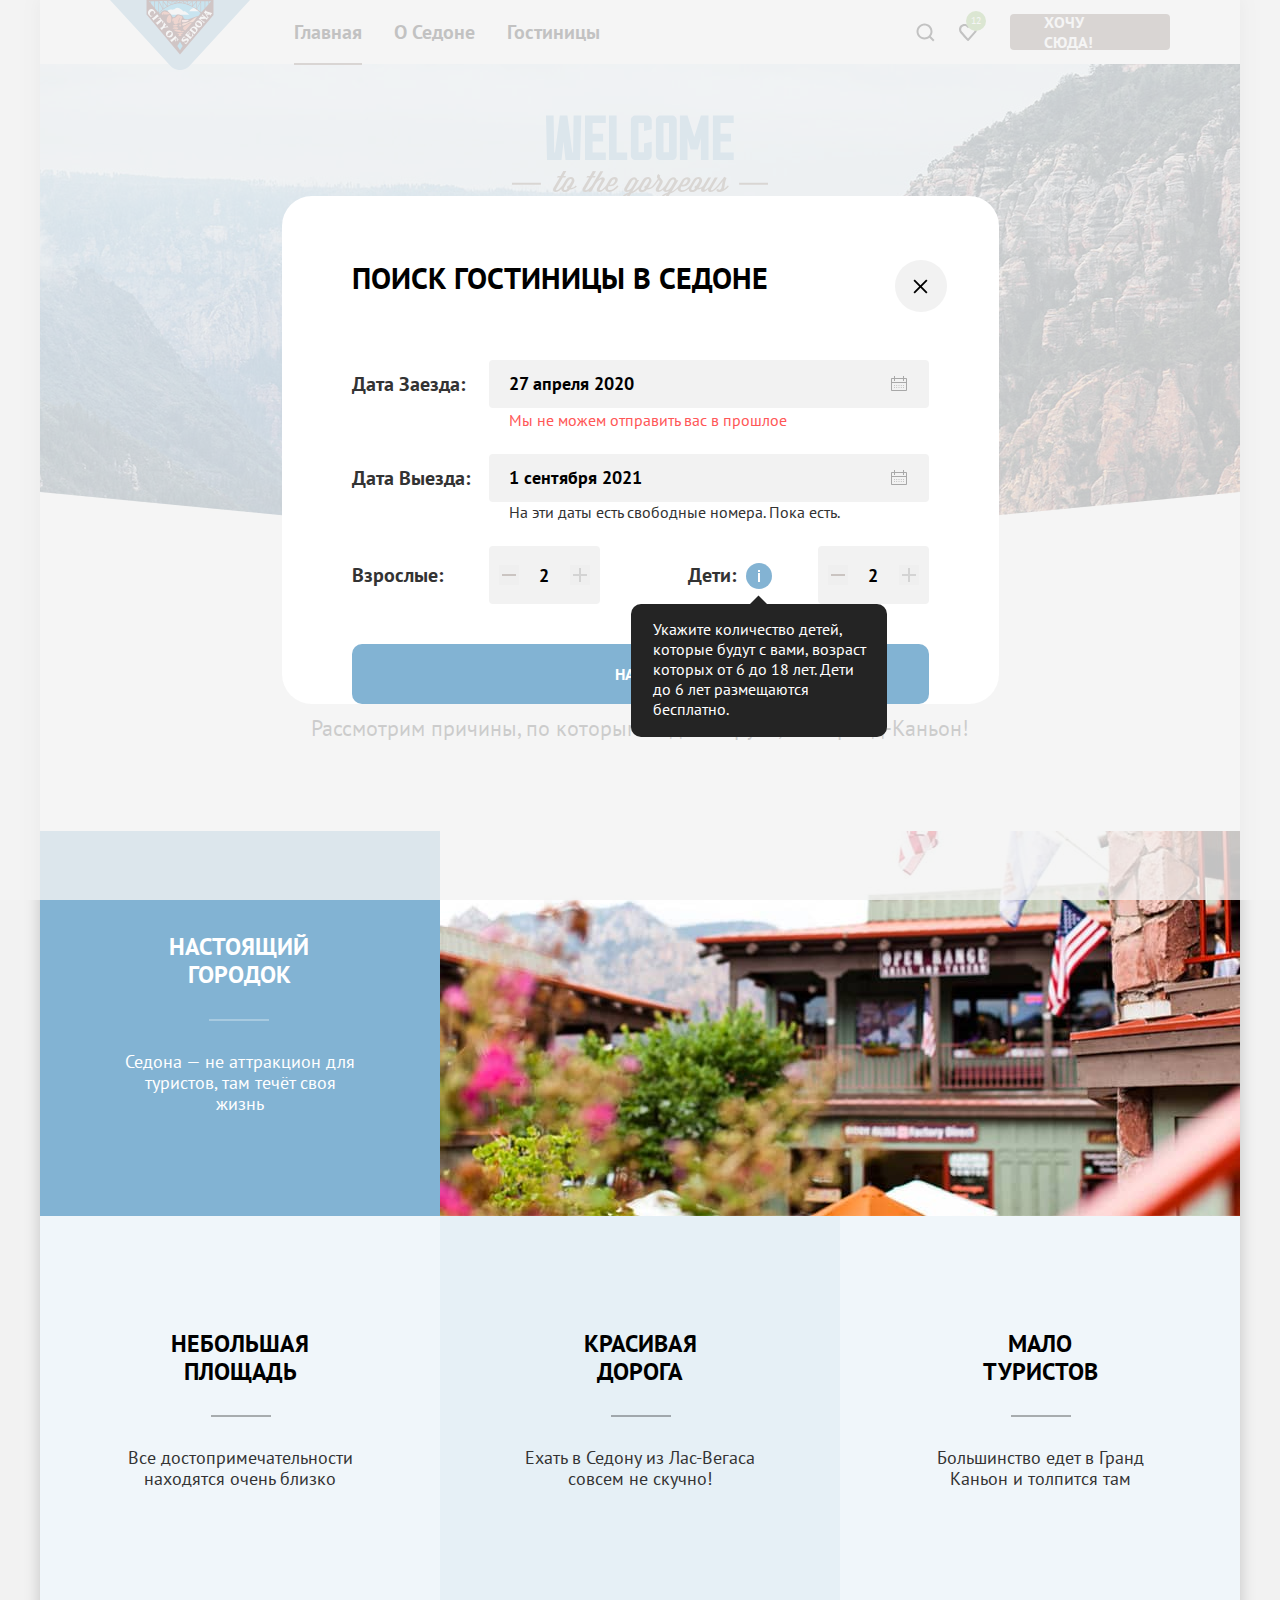
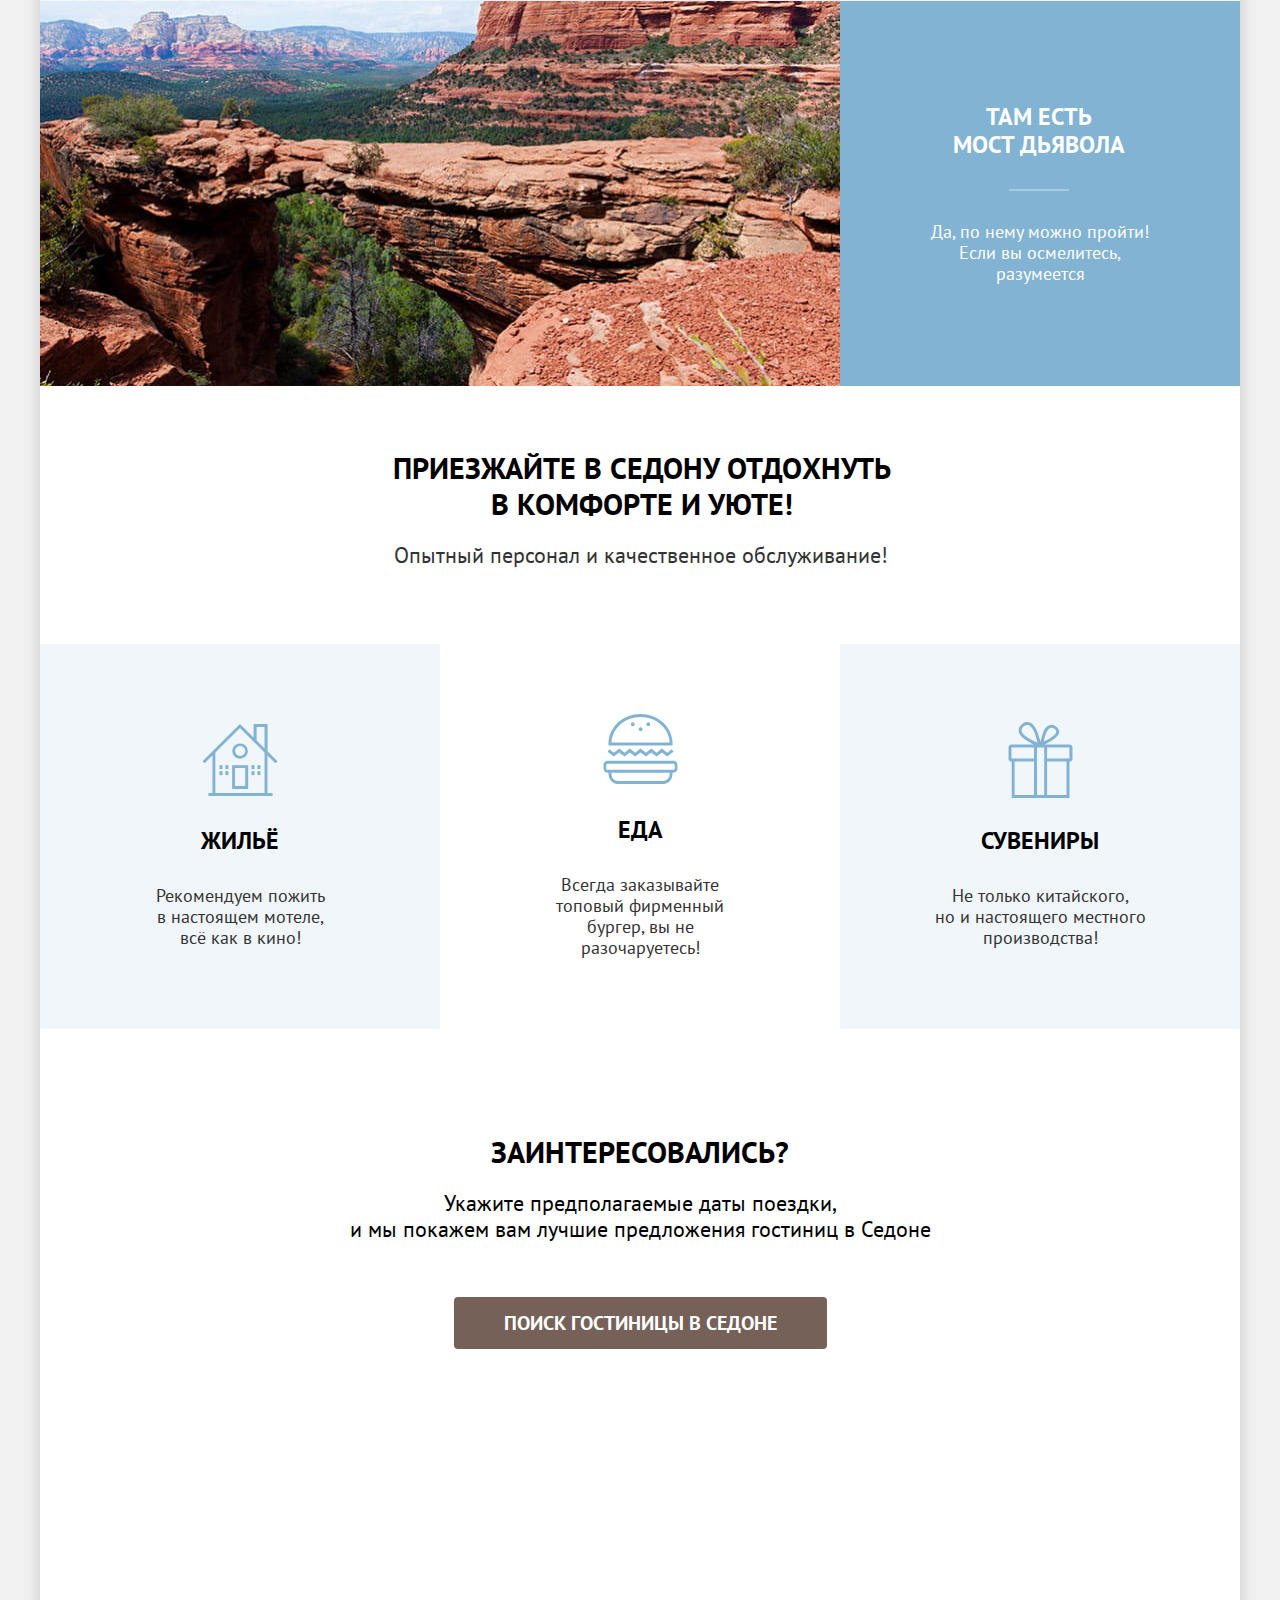
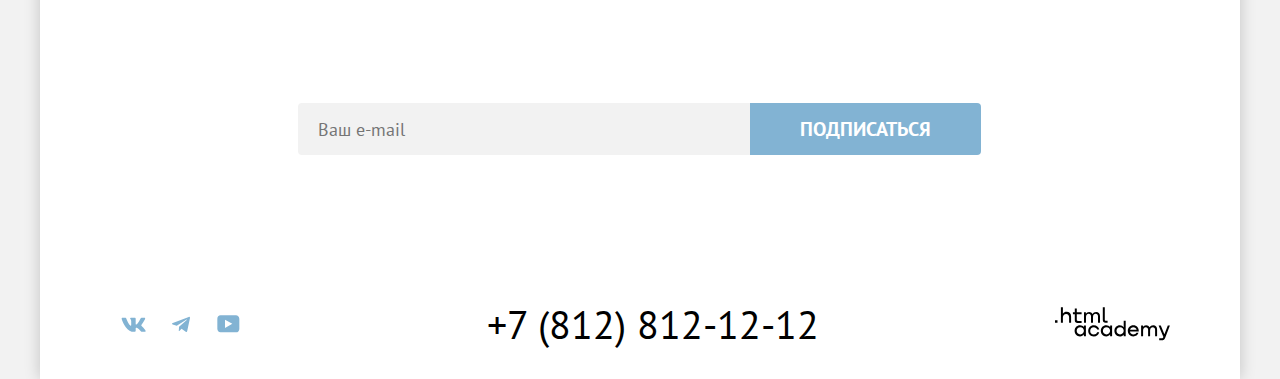
==== index.html @ 3ebc953d "Выравнивает по ПФ индекс и каталог, доделываею модальное окно по ПФ" ====
<!DOCTYPE html>
<html lang="ru">

  <head>
    <meta charset="utf-8">
    <title>SEDONA</title>
    <link rel="stylesheet" href="styles/styles.css">
  </head>

  <body>
    <div class="container">
      <header class="page-header">
        <nav class="navigation">
          <a class="navigation-link-logo-sedona" href="#">
            <img class="navigation-logo-sedona" src="images/index/logo-sedona.svg" width="140" height="70"
              alt="Логотип Седона">
          </a>
          <ul class="navigation-list navigation-menu">
            <li class="navigation-item">
              <a class="navigation-link navigation-link-current" href="index.html">Главная</a>
            </li>
            <li class="navigation-item">
              <a class="navigation-link" href="#">О Седоне</a>
            </li>
            <li class="navigation-item">
              <a class="navigation-link" href="catalog.html">Гостиницы</a>
            </li>
          </ul>
          <ul class="navigation-list navigation-user">
            <li class="navigation-item">
              <a class="navigation-link-icon" href="#">
                <svg aria-hidden=true width="20" height="20" viewbox="0 0 20 20" fill="currentColor"
                  xmlns="http://www.w3.org/2000/svg">
                  <path
                    d="M19.5 18.0083L15.8 14.3287C16.8 13.0359 17.5 11.3453 17.5 9.4558C17.5 5.08011 13.9 1.5 9.5 1.5C5.1 1.5 1.5 5.17956 1.5 9.55525C1.5 13.9309 5.1 17.511 9.5 17.511C11.3 17.511 13 16.9144 14.4 15.8204L18.1 19.5L19.5 18.0083ZM9.5 15.5221C6.2 15.5221 3.5 12.837 3.5 9.55525C3.5 6.27348 6.2 3.5884 9.5 3.5884C12.8 3.5884 15.5 6.27348 15.5 9.55525C15.5 12.837 12.8 15.5221 9.5 15.5221Z" />
                </svg>
                <span class="visually-hidden">Поиск</span>
              </a>
            </li>
            <li class="navigation-item item-icon-favorites">
              <span class="text-favorites-icon">12</span>
              <a class="navigation-link-icon" href="#">
                <svg aria-hidden=true width="18" height="17" viewbox="0 0 18 17" fill="currentColor"
                  xmlns="http://www.w3.org/2000/svg">
                  <path
                    d="M8.9 17C8.6 17 8.3 16.9 8.1 16.6C2.7 10.5 1.4 9.1 1.1 8.7C0.4 7.8 0 6.6 0 5.4C0 2.4 2.4 0 5.5 0C6.8 0 8 0.5 9 1.3C10 0.5 11.3 0 12.5 0C15.5 0 18 2.4 18 5.4C18 6.7 17.5 7.9 16.7 8.8L9.7 16.7C9.5 16.9 9.3 17 8.9 17ZM2.9 7.5C3.2 7.9 6.4 11.5 9 14.4L15.2 7.4C15.7 6.9 15.9 6.2 15.9 5.4C15.9 3.6 14.4 2.1 12.6 2.1C11.6 2.1 10.6 2.6 9.9 3.4C9.6 3.7 9.3 3.8 9 3.8C8.7 3.8 8.4 3.6 8.2 3.4C7.5 2.6 6.5 2.1 5.5 2.1C3.7 2.1 2.2 3.6 2.2 5.4C2.1 6.3 2.5 7 2.9 7.5C2.8 7.5 2.8 7.5 2.9 7.5Z" />
                </svg>
                <span class="visually-hidden">Избранное</span>
              </a>
            </li>
          </ul>
          <a class="button-link button-brown" href="#">Хочу сюда!<span class="visually-hidden">Хочу сюда!</span></a>
        </nav>
      </header>
      <main class="main-container main-index">
        <section class="main-hero">
          <h1 class="visually-hidden">Седона</h1>
          <img class="main-name-logo-sedona" src="images/index/welcome.svg" width="458" height="352"
            alt="Welcome to the gorgeous Sedona Because the Grand Canyon sucks!">
        </section>
        <section class="advantages">
          <h2 class="advantages-subject">Седона — небольшой городок в Аризоне, заслуживающий большего!</h2>
          <p class="advantages-description-subtitle">Рассмотрим причины, по которым Седона круче, чем Гранд-Каньон!
          </p>
          <ul class="advantages-list">
            <li class="advantages-item-blue">
              <div class="advantages-container-blue">
                <h3 class="advantages-title">Настоящий городок</h3>
                <p class="advantages-description-slogan">Седона — не аттракцион для туристов, там течёт своя жизнь</p>
              </div>
              <img class="advantages-photo-1" src="images/index/advantages/photo-advantages-title.jpg" width="800"
                height="385" alt="Изображение местного заведения и международной администрации">
            </li>
            <li class="advantages-item">
              <h3 class="advantages-subtitle">Небольшая площадь</h3>
              <p class="advantages-description">Все достопримечательности находятся очень близко</p>
            </li>
            <li class="advantages-item advantages-item-center">
              <h3 class="advantages-subtitle">Красивая дорога</h3>
              <p class="advantages-description">Ехать в Седону из Лас-Вегаса совсем не скучно!</p>
            </li>
            <li class="advantages-item">
              <h3 class="advantages-subtitle">Мало туристов</h3>
              <p class="advantages-description">Большинство едет в Гранд Каньон и толпится там</p>
            </li>
            <li class="advantages-item-blue">

              <img class="advantages-photo-2" src="images/index/advantages/photo-advantages-devil.jpg" width="800"
                height="385" alt="Изображение моста Дьявола">
              <div class="advantages-container-blue">
                <h3 class="advantages-title">Там есть мост&nbsp;дьявола</h3>
                <p class="advantages-description-slogan">Да, по нему можно пройти! Если вы осмелитесь, разумеется
                </p>
              </div>
            </li>
          </ul>
        </section>
        <section class="services">
          <div class="services-container">
            <h2 class="services-title-subject">Приезжайте в Седону отдохнуть в комфорте и уюте!</h2>
            <p class="services-description-slogan">Опытный персонал и качественное обслуживание!</p>
          </div>
          <ul class="services-list">
            <li class="services-item">
              <div class="item-house">
                <h3 class="services-title">Жильё</h3>
                <p class="services-description">Рекомендуем пожить в&nbsp;настоящем мотеле, всё&nbsp;как&nbsp;в кино!
                </p>
              </div>
            </li>
            <li class="services-item">
              <div class="item-food">
                <h3 class="services-title ">Еда</h3>
                <p class="services-description">Всегда заказывайте топовый&nbsp;фирменный бургер, вы не разочаруетесь!
                </p>
              </div>
            </li>
            <li class="services-item">
              <div class="item-souvenirs">
                <h3 class="services-title">Сувениры</h3>
                <p class="services-description">Не только китайского, но&nbsp;и&nbsp;настоящего местного производства!
                </p>
              </div>
            </li>
          </ul>
        </section>
        <section class="search-hotel">
          <div class="search-container">
            <h2 class="search-title">Заинтересовались?</h2>
            <p class="search-description">Укажите предполагаемые даты поездки, <br>и мы покажем вам лучшие предложения
              гостиниц в Седоне</p>
            <button class="button search-hotel-button" type="button">Поиск гостиницы в Седоне</button>
          </div>
        </section>
        <section class="subscribes">
          <div class="subscribes-container">
            <h2 class="subscribes-title">Подпишитесь на рассылку</h2>
            <p class="subscribes-description">Только полезная информация и никакого спама, честное&nbsp;бойскаутское!
            </p>
            <form class="subscribes-newsletter-form" action="https://echo.htmlacademy.ru/" method="post">
              <label>
                <span class="visually-hidden">email</span>
                <input type="email" id="subscribes-email" name="subscribes-email" placeholder="Ваш e-mail" />
              </label>
              <button class="subscribes-button" type="submit">Подписаться</button>
            </form>
          </div>
        </section>
      </main>
      <footer class="page-footer">
        <div class="footer-container">
          <section class="footer-social">
            <h2 class="visually-hidden">Социальные сети</h2>
            <ul class="social-list">
              <li class="footer-social-item">
                <a class="button-social" href="#">
                  <svg class="footer-social" width="25" height="15" viewbox="0 0 25 15" fill="currentColor"
                    xmlns="http://www.w3.org/2000/svg">
                    <path fill-rule="evenodd" clip-rule="evenodd"
                      d="M24.1164 1.80445C24.2824 1.25845 24.1164 0.856445 23.3214 0.856445H20.6964C20.0284 0.856445 19.7204 1.20345 19.5534 1.58645C19.5534 1.58645 18.2184 4.78245 16.3274 6.85845C15.7154 7.46045 15.4374 7.65145 15.1034 7.65145C14.9364 7.65145 14.6854 7.46045 14.6854 6.91345V1.80445C14.6854 1.14845 14.5014 0.856445 13.9454 0.856445H9.81738C9.40038 0.856445 9.14938 1.16045 9.14938 1.44945C9.14938 2.07045 10.0954 2.21445 10.1924 3.96245V7.76045C10.1924 8.59345 10.0394 8.74444 9.70538 8.74444C8.81538 8.74444 6.65038 5.53345 5.36538 1.85945C5.11638 1.14445 4.86438 0.856445 4.19338 0.856445H1.56638C0.816382 0.856445 0.666382 1.20345 0.666382 1.58645C0.666382 2.26845 1.55638 5.65645 4.81138 10.1374C6.98138 13.1974 10.0364 14.8564 12.8194 14.8564C14.4884 14.8564 14.6944 14.4884 14.6944 13.8534V11.5404C14.6944 10.8034 14.8524 10.6564 15.3814 10.6564C15.7714 10.6564 16.4384 10.8484 17.9964 12.3234C19.7764 14.0724 20.0694 14.8564 21.0714 14.8564H23.6964C24.4464 14.8564 24.8224 14.4884 24.6064 13.7604C24.3684 13.0364 23.5184 11.9854 22.3914 10.7384C21.7794 10.0284 20.8614 9.26345 20.5824 8.88045C20.1934 8.38945 20.3044 8.17044 20.5824 7.73345C20.5824 7.73345 23.7824 3.30745 24.1154 1.80445H24.1164Z" />
                  </svg>
                  <span class="visually-hidden">Вконтакте</span>
                </a>
              </li>
              <li class="footer-social-item">
                <a class="button-social" href="#">
                  <svg class="footer-social" width="18" height="17" viewbox="0 0 18 17" fill="currentColor"
                    xmlns="http://www.w3.org/2000/svg">
                    <path
                      d="M16.785 0.955705L0.840489 7.1042C-0.247661 7.54126 -0.241365 8.14828 0.640845 8.41897L4.73445 9.69597L14.2058 3.72014C14.6537 3.44766 15.0629 3.59424 14.7265 3.89281L7.05283 10.8183H7.05103L7.05283 10.8192L6.77045 15.0387C7.18413 15.0387 7.36669 14.8489 7.59871 14.625L9.58705 12.6915L13.7229 15.7464C14.4855 16.1664 15.0332 15.9506 15.2229 15.0405L17.9379 2.2453C18.2158 1.13107 17.5126 0.626562 16.785 0.955705Z" />
                  </svg>
                  <span class="visually-hidden">Телеграм</span>
                </a>
              </li>
              <li class="footer-social-item">
                <a class="button-social" href="#">
                  <svg class="footer-social" width="23" height="18" viewbox="0 0 23 18" fill="currentColor"
                    xmlns="http://www.w3.org/2000/svg">
                    <path
                      d="M18.9402 0.356445H3.50738C1.64668 0.356445 0.333252 1.9502 0.333252 3.75645V13.8502C0.333252 15.7627 1.64668 17.3564 3.50738 17.3564H19.1591C20.8009 17.3564 22.3333 15.7627 22.3333 13.9564V3.75645C22.1143 1.9502 20.8009 0.356445 18.9402 0.356445ZM7.99494 12.8939V4.81894L15.3283 8.85645L7.99494 12.8939Z" />
                  </svg>
                  <span class="visually-hidden">Youtube</span>
                </a>
              </li>
            </ul>
          </section>
          <section class="footer-phone">
            <h2 class="visually-hidden">Телефон</h2>
            <a class="footer-phone-number" href="tel:+78128121212">+7 (812) 812-12-12</a>
          </section>
          <section class="footer-contacts-logo">
            <h2 class="visually-hidden">HTML-academy</h2>
            <a class="footer-contact-webcite" href="https://htmlacademy.ru/">
              <svg class="footer-logo" width="115" height="34" fill="currentColor" viewbox="0 0 115 34"
                xmlns="http://www.w3.org/2000/svg">
                <path
                  d="M0 13.256v2.6h2.5v-2.6H0ZM11.6 4.856c-1.6 0-2.8.7-3.6 1.7h-.1v-6.2h-2v15.5h2v-5.3c0-2.1 1.3-3.6 3.3-3.6 1.8 0 2.9 1.4 2.9 3.2v5.7h2v-6.1c.1-3-1.8-4.9-4.5-4.9ZM26.6 5.156h-4.8v-3.7h-2v3.8h-1.9v2h1.9v6c0 1.7 1 2.7 2.7 2.7h4.1v-2h-3.7c-.7 0-1.1-.4-1.1-1.1v-5.7h4.8v-2ZM41.1 4.956c-1.6 0-2.9.8-3.5 2.1h-.1c-.6-1.2-1.8-2.1-3.4-2.1-1.4 0-2.5.8-3.1 1.8h-.1v-1.6H29v10.6h2v-5.4c0-2 1-3.5 2.6-3.5 1.5 0 2.4 1 2.4 2.6v6.3h2v-5.6c0-2.4 1.4-3.3 2.6-3.3 1.5 0 2.4 1 2.4 2.6v6.3h2v-6.5c.1-2.5-1.4-4.3-3.9-4.3ZM47.8 13.056c0 1.7 1 2.7 2.8 2.7h2v-2h-1.7c-.7 0-1.1-.4-1.1-1.1V.356h-2v12.7ZM28.9 20.056c-.9-1.1-2.2-1.8-3.9-1.8-3.1 0-5.4 2.3-5.4 5.6s2.3 5.6 5.4 5.6c1.8 0 3-.8 3.8-1.9h.1v1.6h2v-10.6h-2v1.5Zm-3.6 7.4c-2.2 0-3.6-1.6-3.6-3.6s1.4-3.6 3.6-3.6 3.6 1.6 3.6 3.6c0 1.9-1.4 3.6-3.6 3.6ZM44.2 22.356c-.5-2.4-2.6-4.1-5.4-4.1-3.4 0-5.6 2.5-5.6 5.6 0 3.1 2.2 5.6 5.6 5.6 2.8 0 4.9-1.8 5.4-4.2h-2.1c-.4 1.3-1.7 2.3-3.3 2.3-2.2 0-3.6-1.6-3.6-3.6s1.4-3.6 3.6-3.6c1.6 0 2.8 1 3.3 2.2h2.1v-.2ZM55.1 20.056c-.9-1.1-2.2-1.8-3.9-1.8-3.1 0-5.4 2.3-5.4 5.6s2.3 5.6 5.4 5.6c1.8 0 3-.8 3.8-1.9h.1v1.6h2v-10.6h-2v1.5Zm-3.6 7.4c-2.2 0-3.6-1.6-3.6-3.6s1.4-3.6 3.6-3.6 3.6 1.6 3.6 3.6c0 1.9-1.5 3.6-3.6 3.6ZM68.7 20.156c-.9-1.1-2.2-1.9-3.9-1.9-3.1 0-5.4 2.3-5.4 5.6s2.2 5.6 5.4 5.6c1.7 0 3-.8 3.8-1.8h.1v1.5h2v-15.4h-2v6.4Zm-3.6 7.3c-2.2 0-3.6-1.6-3.6-3.6s1.4-3.6 3.6-3.6 3.6 1.6 3.6 3.6c-.1 2-1.5 3.6-3.6 3.6ZM78.3 18.256c-3.3 0-5.5 2.5-5.5 5.6 0 3 2.1 5.6 5.5 5.6 2.5 0 4.5-1.3 5.2-3.6h-2.1c-.5 1-1.6 1.6-3 1.6-1.9 0-3.3-1.3-3.4-2.9h8.8c.2-3.6-2-6.3-5.5-6.3Zm0 1.9c1.7 0 3 1 3.3 2.6h-6.5c.3-1.5 1.5-2.6 3.2-2.6ZM98.2 18.256c-1.6 0-2.9.8-3.6 2h-.1c-.6-1.2-1.8-2-3.4-2-1.4 0-2.5.7-3.1 1.8v-1.5h-1.9v10.6h2v-5.4c0-2 1-3.4 2.6-3.5 1.5 0 2.4 1 2.4 2.6v6.3h2v-5.6c0-2.4 1.4-3.3 2.6-3.3 1.5 0 2.4 1 2.4 2.6v6.3h2v-6.5c.1-2.6-1.4-4.4-3.9-4.4ZM109.4 27.356l-3.6-8.9h-2.2l4.8 11.6c-.3.9-.7 1.2-1.7 1.2h-2.5v2h2.5c1.8 0 2.8-.8 3.5-2.6l4.7-12.2h-2.1l-3.4 8.9Z" />
              </svg>
            </a>
          </section>
        </div>
      </footer>
      <div class="modal-container modal-container-close">
        <div class="modal modal-auth">
          <button class="modal-close-button" type="submit">
            <span class="visually-hidden">Закрыть</span>
          </button>
          <h2 class="modal-title">Поиск Гостиницы в Седоне</h2>
          <form class="auth-form-date" action="https://echo.htmlacademy.ru/" method="post">
            <div class="field-group-date">
              <label class="date" for="date">Дата Заезда:</label>
              <input class="field-date" type="text" id="date" placeholder="Укажите дату" value="27 апреля 2020">
              <button class="date-button" type="button">
                <svg class="date-icon" width="20" height="20" viewbox="0 0 20 20" fill="currentColor" xmlns="http://www.w3.org/2000/svg">
                  <g opacity=".3" fill="#000">
                    <path d="M7.75 12c.3 0 .5-.2.5-.5s-.2-.5-.5-.5-.5.2-.5.5.2.5.5.5Z" />
                    <path
                      d="M17 4h-2V2h-1v2H6V2H5v2H3c-.6 0-1 .4-1 1v11c0 .5.4 1 1 1h14c.5 0 1-.5 1-1V5c0-.6-.5-1-1-1Zm0 12H3V9h14v7ZM3 8V5h2v2h1V5h8v2h1V5h2v3H3Z" />
                    <path
                      d="M10 12c.3 0 .5-.2.5-.5s-.2-.5-.5-.5-.5.2-.5.5.2.5.5.5ZM12.25 12c.3 0 .5-.2.5-.5s-.2-.5-.5-.5-.5.2-.5.5.2.5.5.5ZM7.75 13c-.3 0-.5.2-.5.5s.2.5.5.5.5-.2.5-.5-.2-.5-.5-.5ZM5.5 12c.3 0 .5-.2.5-.5s-.2-.5-.5-.5-.5.2-.5.5.2.5.5.5ZM5.5 13c-.3 0-.5.2-.5.5s.2.5.5.5.5-.2.5-.5-.2-.5-.5-.5ZM10 13c-.3 0-.5.2-.5.5s.2.5.5.5.5-.2.5-.5-.2-.5-.5-.5ZM12.25 13c-.3 0-.5.2-.5.5s.2.5.5.5.5-.2.5-.5-.2-.5-.5-.5ZM14.5 12c.3 0 .5-.2.5-.5s-.2-.5-.5-.5-.5.2-.5.5.2.5.5.5ZM14.5 13c-.3 0-.5.2-.5.5s.2.5.5.5.5-.2.5-.5-.2-.5-.5-.5Z" />
                  </g>
                </svg>
              </button>
              <span class="date-text-red">Мы не можем отправить вас в прошлое</span>
            </div>
            <div class="field-group-date">
              <label class="date" for="date">Дата Выезда:</label>
              <input class="field-date" type="text" id="date" placeholder="Укажите дату" value="1 сентября 2021">
              <button class="date-button" type="button">
                <svg class="date-icon" width="20" height="20" viewbox="0 0 20 20" fill="currentColor" xmlns="http://www.w3.org/2000/svg">
                  <g opacity=".3" fill="#000">
                    <path d="M7.75 12c.3 0 .5-.2.5-.5s-.2-.5-.5-.5-.5.2-.5.5.2.5.5.5Z" />
                    <path
                      d="M17 4h-2V2h-1v2H6V2H5v2H3c-.6 0-1 .4-1 1v11c0 .5.4 1 1 1h14c.5 0 1-.5 1-1V5c0-.6-.5-1-1-1Zm0 12H3V9h14v7ZM3 8V5h2v2h1V5h8v2h1V5h2v3H3Z" />
                    <path
                      d="M10 12c.3 0 .5-.2.5-.5s-.2-.5-.5-.5-.5.2-.5.5.2.5.5.5ZM12.25 12c.3 0 .5-.2.5-.5s-.2-.5-.5-.5-.5.2-.5.5.2.5.5.5ZM7.75 13c-.3 0-.5.2-.5.5s.2.5.5.5.5-.2.5-.5-.2-.5-.5-.5ZM5.5 12c.3 0 .5-.2.5-.5s-.2-.5-.5-.5-.5.2-.5.5.2.5.5.5ZM5.5 13c-.3 0-.5.2-.5.5s.2.5.5.5.5-.2.5-.5-.2-.5-.5-.5ZM10 13c-.3 0-.5.2-.5.5s.2.5.5.5.5-.2.5-.5-.2-.5-.5-.5ZM12.25 13c-.3 0-.5.2-.5.5s.2.5.5.5.5-.2.5-.5-.2-.5-.5-.5ZM14.5 12c.3 0 .5-.2.5-.5s-.2-.5-.5-.5-.5.2-.5.5.2.5.5.5ZM14.5 13c-.3 0-.5.2-.5.5s.2.5.5.5.5-.2.5-.5-.2-.5-.5-.5Z" />
                  </g>
                </svg>
              </button>
              <span class="date-text-black">На эти даты есть свободные номера. Пока есть.</span>
            </div>
            <div class="auth-form-age">
              <div class="field-group-age">
                <label class="adults">Взрослые:</label>
                <div class="wrapper">
                  <button class="button-minus" type="button">
                    <span class="visually-hidden">Уменьшить</span>
                  </button>
                  <input class="field-age" type="number" id="auth-number" min="1" name="number" value="2">
                  <button class="button-plus" type="button">
                    <span class="visually-hidden">Увеличить</span>
                  </button>
                </div>
              </div>
              <div class="field-group-age">
                <div class="children">
                  <label class="group-children">Дети:</label>
                  <span class="tooltip">
                    <button class="tooltip-toggle" type="button">
                      <svg class="tooltip-icon" width="2" height="12" viewbox="0 0 2 12" fill="currentColor"
                        xmlns="http://www.w3.org/2000/svg">
                        <path fill-rule="evenodd" clip-rule="evenodd" d="M0 0H2V2H0V0ZM2 12H0V3H2V12Z" fill="white" />
                      </svg>
                    </button>
                    <span class="tooltip-text" role="tooltip">Укажите количество детей, которые будут с вами, возраст
                      которых от 6 до
                      18 лет. Дети до 6 лет размещаются бесплатно.</span>
                  </span>

                </div>
                <div class="wrapper-children">
                  <button class="button-minus" type="button">
                    <span class="visually-hidden">Уменьшить</span>
                  </button>
                  <input class="field-age" type="number" id="auth-number" min="0" name="number" value="2">
                  <button class="button-plus" type="button">
                    <span class="visually-hidden">Увеличить</span>
                  </button>
                </div>
              </div>

            </div>
            <button class="button-modal button-blue" type="button" class="search-button">Найти</button>
          </form>

          </section>
        </div>
      </div>
    </div>
  </body>

</html>
---- styles/styles.css ----
@font-face {
  font-family: "PT Sans";
  font-style: normal;
  font-weight: 400;
  src: url("../fonts/ptsans-400.woff2") format("woff2");
  font-display: swap;
}

@font-face {
  font-family: "PT Sans";
  font-style: normal;
  font-weight: 700;
  src: url("../fonts/ptsans-700.woff2") format("woff2");
  font-display: swap;
}

@font-face {
  font-family: "PT Sans";
  font-style: italic;
  font-weight: 400;
  src: url("../fonts/ptsans-400.woff2") format("woff2");
  font-display: swap;
}

@font-face {
  font-family: "PT Sans";
  font-style: italic;
  font-weight: 700;
  src: url("../fonts/ptsans-700.woff2") format("woff2");
  font-display: swap;
}

*,
*::before,
*::after {
  box-sizing: border-box;
}

html {
  height: 100%;
}

body {
  margin: 0;
  padding: 0;

 height: 100%;
  font-family: "PT Sans", sans-serif;
  font-size: 18px;
  line-height: 21px;
  color: #333333;
  background-color: rgba(242, 242, 242, 1);
}

.container {
  display: flex;
  flex-direction: column;
  min-height: 100%;
  margin: 0 auto;
  padding: 0;
  width: 1200px;
  background-color: #FFFFFF;
  box-shadow: 0 0 15px 0 #00000033;
  flex-grow: 1;
}

.main-container {
  flex-grow: 1;
}

.page-header {
  color: #000000;
  background: #FFFFFF;

}

.visually-hidden {
  position: absolute;
  width: 1px;
  height: 1px;
  margin: -1px;
  border: 0;
  padding: 0;
  white-space: nowrap;
  clip-path: inset(100%);
  clip: rect(0 0 0 0);
  overflow: hidden;
}

.navigation {
  position: relative;
  display: flex;
  margin: 0 auto;
  padding: 0 70px;
}

.navigation-link {
  position: relative;
  font-family: "PT Sans", sans-serif;
  font-size: 20px;
  line-height: 24px;
  color: inherit;
  font-weight: 700;
  text-align: center;
  background-color: inherit;
  text-decoration: none;
  margin: 0;
  padding: 20px 16px;

}

.navigation-link:hover {
  color: #000000;
  opacity: 0.5;
}

.navigation-link:focus {
  color: #000000;
}

.navigation-link:active {
  color: #000000;
  opacity: 0.3;
}

.navigation-link-current::after {
  position: absolute;
  right: 16px;
  bottom: 0;
  left: 16px;
  height: 2px;
  background-color: rgba(117, 98, 87, 1);
  content: "";
}

.navigation-link-logo-sedona {
  display: flex;
  margin-bottom: -6px;
  z-index: 1;
}

.navigation-link-logo-sedona:hover {
  opacity: 0.8;
}

.navigation-link-logo-sedona:active {
  opacity: 0.3;
}

.navigation-list {
  list-style: none;
  margin: 0;
  padding: 0;
}

.navigation-menu {
  display: flex;
  justify-content:start;
  flex-wrap: wrap;
  align-items: center;
  width: 339px;
  margin: 0;
  margin-left: 28px;
}

.navigation-user {
  display: flex;
  justify-content: center;
  flex-wrap: wrap;
  align-items: center;
  width: 88px;
  margin-left: auto;
  margin-right: 20px;
  padding: 0;
}

.navigation-link-icon {
  display: flex;
  color: #000000;
  margin: 0;
  padding: 22px 12px;
}

.item-icon-favorites {
  position: relative;

}

.text-favorites-icon {
  display: flex;
  justify-content: center;
  align-items: center;
  position: absolute;
  content: "";
  font-size: 10px;
  line-height: 10px;
  color: rgba(255, 255, 255, 1);
  font-weight: 400;
  text-align: center;
  background-color: rgba(125, 181, 79, 1);
  width: 20px;
  height: 20px;
  border-radius: 10px;
  top: 9px;
  right: 3px;
}

.navigation-link-icon:hover {
  color: #000000;
  opacity: 0.5;
}

.navigation-link-icon:focus {
  color: #000000;
}

.navigation-link-icon:active {
  color: #000000;
  opacity: 0.3;
}

.item-icon-favorites:hover {
  color: #000000;
  opacity: 0.5;
}

.item-icon-favorites:focus {
  color: #000000;
}

.item-icon-favorites:active {
  color: #000000;
  opacity: 0.3;
}

.main-hero {
  /* position: relative; */
  display: block;
  background-image: url("../images/index/index-background.jpg");
  background-size: 100% auto;
  width: 100%;
  background-repeat: no-repeat;
  padding: 0;
  padding-top: 51px;
  padding-bottom: 82px;
  color: #ffffff;
  background-color: #000000;

}

/* .main-hero::after {
  position: absolute;
  content: "";
  vertical-align: middle;
  width: 100%;
  height: 57px;
  left: 0;
  bottom: -1px;
  background-image: url("../images/index/background-border.svg");
  background-repeat: no-repeat;
  background-size: 100% auto;
  z-index: 1;
  padding: 0;
  margin: 0;
} */

.main-name-logo-sedona {
  display: block;
  margin: 0 auto;

}

.button-brown {
  max-width: 160px;
  max-height: 36px;
  font-family: "PT Sans", sans-serif;
  font-size: 16px;
  line-height: 20px;
  font-weight: 700;
  color: #FFFFFF;
  background-color: #756157;
  border-radius: 4px;
  text-transform: uppercase;
  text-decoration: none;
}

.button-link {
  display: flex;
  justify-content: space-between;
  align-items: center;
  padding: 8px 34px 8px 34px;
  margin-top: 14px;

}

.button-brown:hover {
  background-color: rgba(97, 80, 72, 1);
}

.button-brown:focus {
  background-color: rgba(97, 80, 72, 1);
}

.button-brown:active {
  background-color: rgba(117, 97, 87, 1);
  color: rgba(255, 255, 255, 0.3);
}

.button-brown:disabled {
  background-color: rgba(229, 229, 229, 1);

}

.advantages {
  font-family: "PT Sans", sans-serif;
  text-align: center;
  font-size: 18px;
  line-height: 21px;
  padding-top: 69px;
  background-color: #FFFFFF;

}

.advantages-list {
  display: flex;
  flex-wrap: wrap;
  margin: 0;
  margin-top: 90px;
  padding: 0;
  list-style: none;
}

.advantages-subject {
  display: flex;
  justify-content: space-between;
  margin: 0 auto;
  padding-bottom: 25px;
  width: 620px;
  font-size: 30px;
  line-height: 36px;
  color: #000000;
  font-weight: 700;
  background-color: #FFFFFF;
  text-transform: uppercase;
  text-decoration: none;
}

.advantages-description-subtitle {
  margin: 0;
  padding: 0;
  font-size: 22px;
  line-height: 26px;
  color: #333333;
  font-weight: 400;

}

.advantages-item-blue {
  position: relative;
  display: flex;
  justify-content: space-between;
  margin: 0 auto;
  padding: 0;
}

.advantages-container-blue {
  display: flex;
  flex-direction: column;
  margin: 0;
  width: 400px;
  padding: 102px 85px;
  background-color: #82B3D3;
}

.advantages-title {
  position: relative;
  display: flex;
  justify-content: center;
  margin: 0;
  padding-bottom: 30px;
  padding-right: 2px;
  font-size: 24px;
  line-height: 28px;
  color: #FFFFFF;
  font-weight: 700;
  text-transform: uppercase;
}

.advantages-title::after {
  position: absolute;
  width: 60px;
  height: 2px;
  background-color: rgba(255, 255, 255, 0.3);
  content: "";
  bottom: -2px;
}

.advantages-description-slogan {
  margin: 0;
  margin-top: 32px;
  align-items: center;
  font-family: "PT Sans", sans-serif;
  font-size: 18px;
  line-height: 21px;
  color: #FFFFFF;
  font-weight: 400;
  text-transform: none;
}

.advantages-item {
  display: flex;
  flex-direction: column;
  align-items: center;
  box-sizing: border-box;
  width: 400px;
  margin: 0;
  padding: 112px 85px;
  background-color: rgba(131, 179, 211, 0.12);
}

.advantages-item-center {
  background-color: rgba(131, 179, 211, 0.2);
}

.advantages-subtitle {
  position: relative;
  margin: 0;
  padding-top: 2px;
  padding-bottom: 29px;
  width: 175px;
  font-size: 24px;
  line-height: 28px;
  color: #000000;
  font-weight: 700;
  text-transform: uppercase;
}

.advantages-subtitle::after {
  position: absolute;
  width: 60px;
  height: 2px;
  background-color: rgba(0, 0, 0, 0.3);
  content: "";
  bottom: -2px;
  right: 57px;
}

.advantages-description {
  margin: 0;
  margin-top: 32px;
}

.services {
  margin: 0;
  margin-top: 64px;

}

.services-container {
  display: flex;
  max-width: 505px;
  flex-direction: column;
  align-items: center;
  margin: 0 auto;
  padding: 0;
  padding-left: 2px;

}

.services-list {
  display: flex;
  flex-wrap: wrap;
  align-items: center;
  list-style: none;
  margin: 0;
  padding: 0;
  margin-top: 65px;
}

.services-title-subject {
  margin: 0;
  padding: 0;
  padding-left: 1px;
  font-size: 30px;
  line-height: 36px;
  color: #000000;
  font-weight: 700;
  text-align: center;
  text-transform: uppercase;
}

.services-item {
  display: block;
  text-align: center;
  background-color: #FFFFFF;
  width: 400px;
  padding: 0;
  margin: 0;
}

.item-house,
.item-souvenirs {
  background-color: rgba(131, 179, 211, 0.12);
  text-align: center;
  padding: 0 85px;
  padding-top: 153px;
  padding-bottom: 81px;
}

.item-food {
  text-align: center;
  padding-left: 85px;
  padding-right: 85px;
  padding-top: 153px;
  padding-bottom: 81px;
}

.item-house {
  content: "";
  background-image: url(../images/index/services/advantages-icon-house.svg);
  background-repeat: no-repeat;
  background-position: center 80px;

}

.item-food {
  content: "";
  background-image: url(../images/index/services/advantages-icon-food.svg);
  background-repeat: no-repeat;
  background-position: center 81px;

}

.item-souvenirs {
  content: "";
  background-image: url(../images/index/services/advantages-icon-souvenirs.svg);
  background-repeat: no-repeat;
  background-position: center 78px;

}


.services-description-slogan {
  margin: 0;
  padding-top: 20px;
  padding-right: 1px;
  font-size: 22px;
  line-height: 26px;
  color: #333333;
  font-weight: 400;
  text-align: center;

}

.services-title {
  margin: 0;
  margin-top: 30px;
  font-size: 24px;
  line-height: 28px;
  color: #000000;
  font-weight: 700;
  text-transform: uppercase;
}

.services-description {
  margin: 0;
  margin-top: 30px;
  font-size: 18px;
  line-height: 21px;
  font-weight: 400;
  text-align: center;
}

.search-hotel {
  display: flex;
  justify-content: center;
  margin: 0;
  margin-top: 95px;
  text-align: center;
  text-transform: uppercase;
}

.search-container {
  display: block;
  margin: 0;
  width: 592px;
}

.search-title {
  margin: 0;
  font-size: 30px;
  line-height: 36px;
  font-weight: 700;
  color: #000000;
}

.search-description {
  margin: 0;
  margin-top: 20px;
  font-size: 22px;
  line-height: 26px;
  font-weight: 400;
  color: #000000;
  text-transform: none;
}

.search-hotel-button {
  font-family: "PT Sans", sans-serif;
  font-size: 20px;
  line-height: 36px;
  font-weight: 700;
  color: #FFFFFF;
  background-color: #756157;
  background-size: 376px 52px;
  border-radius: 4px;
  border: none;
  margin: 0;
  margin-top: 55px;
  padding: 8px 50px;
  text-align: center;
  text-transform: uppercase;
}

.search-hotel-button:hover {
  background-color: rgba(97, 80, 72, 1);
  cursor: pointer;
}

.search-hotel-button:focus {
  background-color: rgba(97, 80, 72, 1);
}

.search-hotel-button:active {
  background-color: rgba(117, 97, 87, 1);
  color: rgba(255, 255, 255, 0.3);
}

.search-hotel-button:disabled {
  background-color: rgba(229, 229, 229, 1);

}

.subscribes {
  display: flex;
  margin: 0;
  margin-top: 96px;
  padding: 0;
  padding-top: 96px;
  padding-bottom: 104px;
  margin-bottom: 45px;
  justify-content: center;
  font-family: "PT Sans", sans-serif;
  font-size: 22px;
  line-height: 26px;
  font-weight: 400;
  color: #FFFFFF;
  text-align: center;
  background-image: url("../images/index/subscribe-background.jpg");
  background-size: 100% auto;
  background-repeat: no-repeat;
}

.subscribes-container {
  display: flex;
  flex-direction: column;
  width: 684px;
  margin: 0;
}

.subscribes-title {
  margin: 0;
  font-size: 30px;
  line-height: 36px;
  font-weight: 700;
  color: #FFFFFF;
  text-transform: uppercase;
}

.subscribes-description {
  margin: 0;
  padding: 0;
  margin-top: 20px;
}

.subscribes-newsletter-form {
  display: flex;
  flex-wrap: wrap;
  margin: 0;
  margin-top: 54px;

}

input[type="email"] {
  display: flex;
  width: 452px;
  height: 52px;
  padding-left: 20px;
  font-family: inherit;
  font-size: 18px;
  line-height: 24px;
  font-weight: 400;
  border-radius: 4px 0 0 4px;
  background-color: rgba(242, 242, 242, 1);
  border: hidden;
}

input[type="email"]:hover {
  opacity: 0.8;
}

input[type="email"]:focus {
  outline: 2px solid #83B3D3;
  opacity: 1;
}

.subscribes-button {
  margin: 0;
  font-family: inherit;
  font-size: 20px;
  line-height: 36px;
  font-weight: 700;
  color: #FFFFFF;
  background-color: rgba(130, 179, 211, 1);
  background-size: 232px 52px;
  border-radius: 0 4px 4px 0;
  border: hidden;
  padding: 8px 50px;
  text-transform: uppercase;
}

.subscribes-button:hover {
  background-color: rgba(104, 162, 202, 1);
  cursor: pointer;
}

.subscribes-button:focus {
  background-color: rgba(104, 162, 202, 1);
}

.subscribes-button:active {
  background-color: rgba(130, 179, 211, 1);
  color: rgba(255, 255, 255, 0.3);
}

.subscribes-button:disabled {
  background-color: rgba(229, 229, 229, 1);

}

.page-footer {
  display: flex;
  justify-content: center;
  margin: 0;
  padding: 0 70px;
}

.footer-container {
  display: flex;
  justify-content: space-between;
  align-items: center;
  width: 100%;
  margin: 0;
  padding: 0;
  padding-bottom: 35px;

}

.social-list {
  display: flex;
  justify-content: space-between;
  flex-wrap: wrap;
  list-style-type: none;
  margin: 0;
  padding: 0;
}

.button-social {
  display: flex;
  justify-content: center;
  align-items: center;
  padding: 0;
  margin: 0;
  width: 47.33px;
  height: 40px;
  color: #82B3D3;
}

.button-social:hover {
  color: #68A2CA;
}

.button-social:focus {
  color: #68A2CA;
}

.button-social:active {
  color: #68A2CA;
  opacity: 0.3;
}


.footer-phone {
  display: flex;
  justify-content: center;
  align-items: center;
}

.footer-phone-number {
  display: flex;
  justify-content: center;
  align-items: center;
  margin: 0;
  padding: 0;
  font-family: inherit;
  font-size: 40px;
  line-height: 40px;
font-weight: 400;
  text-transform: uppercase;
  color: #000000;
  text-decoration-line: none;
}

.footer-phone-number:hover {
  color: #756157;
}

.footer-phone-number:focus {
  color: #756157;
}

.footer-phone-number:active {
  color: #756157;
  opacity: 0.3;
}

.footer-logo {
  display: block;
  margin: 0;
  padding: 0;
}

.footer-contact-webcite {
  color: #000000;
}

.footer-contact-webcite:hover {
  color: #756157;
}

.footer-contact-webcite:focus {
  color: #756157;
}

.footer-contact-webcite:active {
  color: #756157;
  opacity: 0.3;
}

/*-------------------------------------------------------------------Catalog ---------------------------------------------------------------*/
.main-hero-catalog {
  margin: 0;
  padding: 70px;
  padding-top: 35px;
  background-image: url("../images/catalog/background-filter.jpg");
  background-size: 100% auto;
  background-repeat: no-repeat;
}

.main-hero-catalog .main-title {
  margin: 0;
  padding: 0;
  font-family: "PT Sans", sans-serif;
  font-size: 60px;
  line-height: 78px;
  font-weight: 700;
  color: #FFFFFF;

}

.breadcrumbs-list {
  display: flex;
  margin: 0;
  padding: 0;
  list-style: none;
  justify-content: start;
  align-items: center;
  margin-top: 8px;

}

.breadcrumbs-link {
  display: flex;
  font-size: 16px;
  line-height: 21px;
  color: #FFFFFF;
  text-decoration-line: none;
}

.breadcrumbs-item {
  position: relative;
  display: flex;
  align-items: center;
  margin-right: 10px;
}

.breadcrumbs-item:not(:last-child)::after {
  display: inline-block;
  content: "";
  width: 8px;
  height: 20px;
  background-image: url("../images/catalog/breadscrumbs/arrow.svg");
  background-repeat: no-repeat;
  background-position: center center;
  margin-left: 10px;
}

.breadcrumbs-link:hover {
  opacity: 0.8;
}

.breadcrumbs-link:focus {
  opacity: 0.8;
}

.breadcrumbs-link:active {
  opacity: 0.3;
}

.filter-search-infrastructure {
  display: flex;
  flex-wrap: wrap;
  width: 100%;
  color: #FFFFFF;

}

.filter-container {
  display: flex;
  flex-wrap: wrap;
  margin: 0;
  margin-top: 40px;
  padding: 0;
}

.infrastructure-group {
  display: block;
  justify-content: center;
  margin: 0;
  padding: 0;
  border: none;
  margin-right: 70px;
}

.filter-search-type-house {
  margin: 0;
  padding: 0;
  padding-left: 1px;
  border: none;
  margin-right: 70px;
}

.filter-search-price {
  border: none;
  margin: 0 auto;
  padding: 0;
  margin-right: 70px;

}

.filter-search-button {
  display: flex;
  flex-direction: column;
  width: 191px;
  margin-top: 56px;
  margin-left: 0;
}

.infrastructure-title,
.filter-search-type-house-title,
.filter-search-price {
  padding: 0;
  font-family: "PT Sans", sans-serif;
  font-size: 20px;
  line-height: 24px;
  font-weight: 700;
}

.filter-search-type-house-title{
  padding-left: 1px;
}

.infrastructure-list {
  font-size: 18px;
  line-height: 23px;
  font-weight: 400;
  list-style: none;
  padding: 0;
  margin: 0;
  margin-top: 32px;
}

.infrastructure-item:not(:first-child) {
  padding-top: 16px;
}

.control {
  position: relative;
  display: block;
  padding-left: 36px;
  cursor: pointer;
}

.control-mark {
  position: absolute;
  top: 2px;
  left: 0;
  width: 20px;
  height: 20px;
  border: none;
  border-radius: 4px;
  background-color: rgba(255, 255, 255, 1);
}

.control:hover .control-mark {
  opacity: 0.6;
}

.control-input:focus ~ .control-mark {
  outline: 3px solid #83B3D3;
}

.control:active .control-mark {
  opacity: 0.3;
}


.control-input:disabled + .control-mark {
  opacity: 0.3;
}

.control-input[type="checkbox"]:checked + .control-mark::after {
  position: absolute;
  background-size: 12px 10px;
  background-repeat: no-repeat;
  content: url("../images/catalog/selected-checkbox.svg");
  bottom: -1px;
  left: 4px;
}

.control-input[type="radio"] + .control-mark {
  border-radius: 50%;
}

.control-input[type="radio"]:checked + .control-mark::before {
  position: absolute;
  top: 5px;
  left: 5px;
  width: 10px;
  height: 10px;
  background-color: rgba(63, 94, 114, 1);
  border-radius: 50%;
  content: "";
}

.filter-search-type-house-list {
  font-size: 18px;
  line-height: 23px;
  font-weight: 400;
  list-style: none;
  padding: 0;
  margin: 0;
  margin-top: 32px;
}

.filter-search-type-house-item:not(:first-child) {
  padding-top: 16px;
}

.filter-price {
  list-style: none;
  padding: 0;
  margin: 0;
  margin-bottom: 32px;
}

.price {
  display: flex;
}

.price input {
  width: 143px;
  height: 48px;
  padding: 12px 20px;
  padding-right: 40px;
  font-family: inherit;
  font-weight: 700;
  font-size: 18px;
  line-height: 24px;
  border: none;
  box-sizing: border-box;
}

input[type=number]::-webkit-inner-spin-button,
input[type=number]::-webkit-outer-spin-button {
  -webkit-appearance: none;
  margin: 0;
}

.price-from-field {
  margin-right: 2px;
  border-radius: 4px 0 0 4px;
}

.price-to-field {
  margin-right: 0;
  border-radius: 0 4px 4px 0;
}

.price label {
  position: relative;
}

.price span {
  position: absolute;
  content: "от";
  top: 50%;
  right: 20px;
  transform: translateY(-50%);
  width: 18px;
  height: 24px;
  font-weight: 400;
  font-family: inherit;
  font-size: 18px;
  line-height: 24px;
  color: rgba(170, 170, 170);
}

.price-to-end {
  position: relative;
}

.price-to {
  position: absolute;
  content: "до";
  top: 50%;
  right: 20px;
  transform: translateY(-50%);
  width: 18px;
  height: 24px;
  font-weight: 400;
  font-family: inherit;
  font-size: 18px;
  line-height: 24px;
  color: rgba(170, 170, 170);

}

.price-from-field:focus,
.price-to-field:focus {
  outline: 3px solid rgba(131, 179, 211, 1);
  position: relative;
  z-index: 1;
}

.price-from-field:focus:not(:placeholder-shown),
.price-to-field:focus:not(:placeholder-shown) {
  outline: 2px solid rgba(0, 0, 0, 1);
  position: relative;
  z-index: 1;
}

.range-scale {
  position: relative;
  height: 4px;
  background-color: rgba(255, 255, 255, 0.3);
  margin-top: 44px;
  margin-left: 12px;
}

.range-bar {
  position: absolute;
  height: 4px;
  background-color: rgba(255, 255, 255, 1);
  left: 0;
}


.range-toggle {
  position: absolute;
  width: 20px;
  height: 20px;
  background: rgba(255, 255, 255, 1);
  border: none;
  border-radius: 5px;
  cursor: pointer;
}

.range-toggle:hover {
  background-color: rgba(255, 255, 255, 0.3);
}

.range-toggle:active,
.range-toggle:focus {
  outline: 3px solid rgba(131, 179, 211, 1);
}

.toggle-min {
  top: -8px;
  left: 0;
}

.toggle-max {
  top: -8px;
  right: 0;
}


.button-blue {
  box-sizing: border-box;
  font-family: "PT Sans", sans-serif;
  font-size: 16px;
  line-height: 20px;
  font-weight: 700;
  color: #FFFFFF;
  background-color: #82B3D3;
  border-radius: 4px;
  border: none;
  padding: 0;
  margin: 0;
  text-transform: uppercase;
  text-decoration: none;
  cursor: pointer;
}

.button-submit {
  display: block;
  justify-content: center;
  align-items: center;
  height: 36px;
  width: 191px;

}

.button-blue:hover {
  background-color: rgba(104, 162, 202, 1);
}

.button-blue:focus {
  background-color: rgba(104, 162, 202, 1);
}

.button-blue:active {
  background-color: rgba(130, 179, 211, 1);
  color: rgba(255, 255, 255, 0.3);
}

.button-blue:disabled {
  background-color: rgba(229, 229, 229, 1);
}

.button-reset {
  display: block;
  justify-content: center;
  align-items: center;
  height: 36px;
  width: 191px;
  box-sizing: border-box;
  font-family: "PT Sans", sans-serif;
  font-size: 16px;
  line-height: 20px;
  font-weight: 700;
  color: #FFFFFF;
  background-color: rgba(255, 255, 255, 0);
  background-size: 191px 36px;
  border-radius: 4px;
  border: none;
  margin: 0;
  margin-top: 32px;
  padding: 0;
  text-transform: uppercase;
  text-decoration: none;
  cursor: pointer;
}

.button-reset:hover {
  opacity: 0.5;
}

.button-reset:focus {
  color: rgba(255, 255, 255, 1);
  outline: 3px solid rgba(131, 179, 211, 1);

}

.button-reset:active {
  color: rgba(255, 255, 255, 0.3);
}

.button-reset:disabled {
  opacity: 0.1;
}

.catalog-container {
  display: flex;
  justify-content: space-between;
  margin: 0 auto;
  box-sizing: border-box;
  margin-top: 50px;
  padding: 0 70px;
}

.catalog-control-view-list {
  display: flex;
  justify-content: space-between;
  width: 160px;
  margin: 0;
  padding: 0;
  list-style: none;
  box-sizing: border-box;
}

.catalog-title {
  font-size: 30px;
  line-height: 36px;
  text-transform: uppercase;
  display: flex;
  align-items: center;
  color: #000000;
  background-color: #FFFFFF;
  margin: 0;
  margin-right: 200px;

}

.catalog-control {
  display: flex;
  width: 292px;
  height: 49px;
  font-size: 18px;
  line-height: 21px;
  font-family: inherit;
  appearance: none;
  color: #333333;
  border: 2px solid #e5e5e5;
  border-radius: 4px;
  padding: 12px 20px;
  padding-right: 40px;
  margin: 0;
  margin-right: 70px;
  background-image: url("../images/catalog/control/arrow_down.svg");
  background-repeat: no-repeat;
  background-position: right 20px center;
  cursor: pointer;
}

.catalog-control:hover {
  border-color: rgba(104, 162, 202, 1);
}

.catalog-control:focus {
  border-color: rgba(104, 162, 202, 1);
  outline: none;
}

.catalog-control:active {
  border-color: rgba(63, 94, 114, 1);
}

.catalog-control:disabled {
  border-color: rgba(0, 0, 0, 0.3);
  color: rgba(0, 0, 0, 0.3);
}

.catalog-control-view-item:not(:last-child) {
  margin-right: 8px;
}

.button-catalog:hover {
  border-color: rgba(0, 0, 0, 1);
}

.button-catalog:focus {
  outline: none;
  border-color: rgba(131, 179, 211, 1);
}

.button-catalog:active {
  border-color: rgba(0, 0, 0, 1);
}

.button-catalog {
  display: block;
  width: 48px;
  height: 48px;
  border: 2px solid #E5E5E5;
  border-radius: 4px;
  padding: 12px 10px;
}

.button-catalog-current {
  border: 2px solid rgba(0, 0, 0, 1);
}

.button-control-view-table {
  background-image: url(../images/catalog/control/control-icon-table.svg);
  background-repeat: no-repeat;
  background-position: center;
}

.button-control-view-sketch {
  background-image: url(../images/catalog/control/control-icon-sketch.svg);
  background-repeat: no-repeat;
  background-position: center;
}

.button-control-view-list {
  background-image: url(../images/catalog/control/control-icon-list.svg);
  background-repeat: no-repeat;
  background-position: center;
}

/* --------------------------------------Каталог и карточки на гридах----------------------------------------------------------------------- */
.hotel-card-list {
  display: grid;
  grid-template-columns: 340px 340px 340px;
  gap: 20px;
  margin: 40px 70px;
  padding: 0;
  list-style-type: none;
}

.hotel-card-item {
  display: grid;
  grid-template-columns: repeat(2, 140px);
  gap: 16px 20px;
  border: 1px solid #E6E6E6;
  border-radius: 4px;
  padding: 19px;
}

.hotel-card-link {
  grid-column: 1/-1;
  margin: 0;
  color: #000000;
  text-decoration-line: none;
  padding: 0;
}

h3 {
  font-family: "PT Sans", sans-serif;
  font-size: 24px;
  line-height: 28px;
  font-weight: 700;
  margin: 0;
  margin-top: 13px;
  padding: 0;
}
.button-hotel-card-link {
  display: grid;
  align-items: center;
  text-align: center;
  box-sizing: border-box;
  width: 140px;
  height: 36px;
  border: none;
  text-transform: uppercase;
  text-decoration: none;
}

.hotel-card-button {
  padding: 8px 20px;
  font-family: inherit;
  text-align: center;
  width: 140px;
  height: 36px;
  font-size: 16px;
  line-height: 20px;
  font-weight: 700;
  color: #FFFFFF;
  background-color: #82B3D3;
  border-radius: 4px;
  border: none;
  text-transform: uppercase;
  text-decoration: none;
}

.button-green-select {
  padding: 8px 18px;
  font-family: inherit;
  text-align: center;
  width: 140px;
  height: 36px;
  font-size: 16px;
  line-height: 20px;
  font-weight: 700;
  color: #FFFFFF;
  background-color: rgba(125, 181, 79, 1);
  border-radius: 4px;
  border: none;
  text-transform: uppercase;
  text-decoration: none;
}

.button-green-select:hover {
  background-color: rgba(108, 158, 66, 1);
}

.button-green-select:focus {
  background-color: rgba(108, 158, 66, 1);
}

.button-green-select:active {
  background-color: rgba(125, 181, 79, 1);
  color: rgba(255, 255, 255, 0.3);
}

.button-green-select:disabled {
  background-color: rgba(229, 229, 229, 1);
}

.hotel-card-item p {
  font-size: 18px;
  line-height: 21px;
  font-weight: 400;
  color: #333333;
  background-color: #FFFFFF;
  margin: 0;
  padding: 0;
}

.hotel-card-type {
  justify-self: start;
}

.hotel-card-price {
  justify-self: end;
}

.hotel-card-rating-star {
  display: grid;
  grid-template-columns: 24px 24px 24px 24px;
  align-self: center;
  justify-self: flex-start;
  padding: 0;
  margin: 0;
  color: #83B3D3;
}

.star {
  margin-right: 8px;
}

.hotel-card-item .hotel-card-rating {
  background-color: rgba(242, 242, 242, 1);
}

.hotel-card-rating {
  display: grid;
  align-items: center;
  text-align: center;
  width: 140px;
  height: 36px;
  font-family: "PT Sans", sans-serif;
  font-size: 16px;
  line-height: 20px;
  font-weight: 400;
  color: #333333;
  border-radius: 4px;
  border: none;
  text-transform: uppercase;
  text-decoration: none;
}

/*----------------------------------Пагинация------------------------------------*/
.pagination-list {
  display: flex;
  flex-wrap: wrap;
  justify-content: start;
  list-style: none;
  margin: 0;
  padding: 0;
  margin-top: 40px;
  margin-left: 70px;
  margin-bottom: 60px;
  padding-top: 40px;
  border-top: 1px solid rgba(230, 230, 230, 1);
  width: 1060px;
}

.pagination-item:not(:first-child) {
  margin-left: 8px;
}

.pagination-link-hidden-pages {
  display: flex;
  justify-content: center;
  align-items: center;
  font-size: 20px;
  line-height: 36px;
  font-weight: 700;
  color: #000000;
  background-color: #FFFFFF;
  background-size: 60px 60px;
  background-repeat: no-repeat;
  text-decoration: none;
  text-transform: none;
  width: 60px;
  height: 60px;
  padding: 0;
  margin: 0;
}

.pagination-link {
  display: flex;
  justify-content: center;
  align-items: center;
  font-size: 20px;
  line-height: 36px;
  font-weight: 700;
  color: #FFFFFF;
  background-color: rgba(130, 179, 211, 1);
  text-decoration: none;
  text-transform: none;
  border-radius: 4px;
  width: 60px;
  height: 60px;
  padding: 0;
  margin: 0;
}

.pagination-link:hover {
  background-color: rgba(104, 162, 202, 1);
  border: 1px solid rgba(130, 179, 211, 1);
}

.pagination-link:focus {
  background-color: rgba(104, 162, 202, 1);
  border: 1px solid rgba(130, 179, 211, 1);
}

.pagination-link:active {
  background-color: rgba(104, 162, 202, 1);
  color: rgba(255, 255, 255, 0.3);
}

.pagination-current {
  display: flex;
  justify-content: center;
  align-items: center;
  font-size: 20px;
  line-height: 36px;
  font-weight: 700;
  color: #000000;
  background-color: rgba(242, 242, 242, 1);
  text-decoration: none;
  text-transform: none;
  width: 60px;
  height: 60px;
  padding: 0;
  margin: 0;
}

.pagination-current:hover {
  color: #000000;
  background-color: rgba(242, 242, 242, 1);
}

.pagination-current:focus {
  color: #000000;
  background-color: rgba(242, 242, 242, 1);
}

.pagination-current:active {
  color: #000000;
  background-color: rgba(242, 242, 242, 1);
}

/*----------------------------------Подписаться-Каталог------------------------------------*/
.subscribes-catalog {
  display: flex;
  justify-content: center;
  font-family: "PT Sans", sans-serif;
  font-size: 22px;
  line-height: 26px;
  font-weight: 400;
  color: #333333;
  text-align: center;
  background-color: #FFFFFF;
  background-size: 100% auto;
  background-repeat: no-repeat;
  padding: 0;
  margin: 0;
  margin-top: 156px;
  padding-bottom: 149px;
}

.subscribes-catalog-title {
  font-size: 30px;
  line-height: 36px;
  font-weight: 700;
  color: #000000;
  text-transform: uppercase;
  padding: 0;
  margin: 0;
  }

.footer-social-list {
  list-style: none;
}

.modal-container {
  display: grid;
  position: fixed;
  top: 0;
  left: 0;
  width: 100%;
  height: 100%;
  background-color: rgba(242, 242, 242, 0.8);
  z-index: 2;
}

.modal-container-close {
  /* display: none; */
}

.modal {
  position: relative;
  margin: auto;
  padding: 0 70px;
  background-color: rgba(255, 255, 255, 1);
  border-radius: 30px;
  border: none;
}

.modal-auth {
  width: 717px;
}

.modal-close-button {
  position: absolute;
  padding: 0;
  margin: 0;
  top: 64px;
  right: 52px;
  width: 52px;
  height: 52px;
  border-radius: 50%;
  border: none;
  content: "";
  background-color: rgba(242, 242, 242, 1);
  background-image: url("../images/modal/button-close.svg");
  background-repeat: no-repeat;
  background-position: center;
  cursor: pointer;
}

.modal-close-button:hover {
  background-color: rgba(230, 230, 230, 1);
}

.modal-close-button:focus {
  outline: 3px solid rgba(131, 179, 211, 1);
}

.modal-close-button:active {
  opacity: 0.5;
  outline: none;
}

.date {
  display: flex;
  margin: 0;
  font-family: "PT Sans", sans-serif;
  font-size: 20px;
  line-height: 24px;
  font-weight: 700;
  align-items: center;
  justify-content: center;
}

.modal-title {
  margin: 0;
  margin-top: 64px;
  font-family: "PT Sans", sans-serif;
  font-size: 30px;
  line-height: 36px;
  font-weight: 700;
  color: #000000;
  text-transform: uppercase;

}

.auth-form-date {
  display: flex;
  flex-direction: column;
  justify-content: space-between;
  margin: 0;
  margin-top: 64px;
  padding: 0;
}

.field-group-date {
  display: grid;
  grid-template-columns: 137px 1fr 60px;
  margin-bottom: 23px;
}

.date {
  justify-self: flex-start;
}

.field-date {
  grid-column: 2/4;
  grid-row: 1/2;
  color: rgba(0, 0, 0, 1);
  font-family: inherit;
  font-weight: 700;
  font-size: 18px;
  line-height: 24px;
  background-color: rgba(242, 242, 242, 1);
  border: none;
  border-radius: 4px;
  padding: 12px 80px 12px 20px;
  box-sizing: border-box;
}

.field-date:hover {
  background-color: rgba(230, 230, 230, 1);
}

.field-date:focus {
  background-color: rgba(242, 242, 242, 1);
  outline: 3px solid rgba(130, 179, 211, 1);

}

.field-date:focus:not(:placeholder-shown) {
  outline: 2px solid rgba(0, 0, 0, 1);


}

.field-date:active {
  background-color: rgba(242, 242, 242, 1);

}

.date-button {
  grid-column: 3/4;
  grid-row: 1/2;
  align-self: center;
  justify-self: center;
  border: none;
  border-radius: 0 4px 4px 0;
  background-color: rgba(242, 242, 242, 0);
  padding: 11px 17px;
  margin: 0;
  cursor: pointer;
}

.date-button:hover {
  opacity: 0.5;
}

.date-button:active {
  opacity: 0.3;
}


.date-icon {
  vertical-align: middle;

}

.date-text-red {
   grid-column: 2/4;
  grid-row: 2/2;
  padding-left: 20px;
  font-family: inherit;
  font-weight: 400;
  font-size: 16px;
  line-height: 21px;
  margin-top: 2px;
  color: rgba(255, 87, 87, 1);
}

.date-text-black {
  grid-column: 2/4;
  grid-row: 2/2;
  padding-left: 20px;
  font-family: inherit;
  font-weight: 400;
  font-size: 16px;
  line-height: 21px;
  color: rgba(51, 51, 51, 1);
  ;
}

.auth-form-age {
  display: flex;
  margin: 0;

}

.field-group-age {
  display: flex;
  align-items: center;
  margin: 0;
}


.adults {
  display: block;
  font-family: "PT Sans", sans-serif;
  font-size: 20px;
  line-height: 24px;
  font-weight: 700;
  margin-right: 46px;

}

.wrapper {
  display: flex;
  align-items: center;
  border-radius: 4px;
  border: none;
  background-color: rgba(242, 242, 242, 1);
  margin-right: 88px;
}

.wrapper-children {
  display: flex;
  align-items: center;
  border-radius: 4px;
  border: none;
  background-color: rgba(242, 242, 242, 1);
  margin-left: 46px;
}

.children {
  display: flex;
  flex-direction: row;
  position: relative;
  font-family: "PT Sans", sans-serif;
  font-size: 20px;
  line-height: 24px;
  font-weight: 700;
  margin: 0;
  padding: 0;

}

.field-age {
  width: 31px;
  height: 48px;
  font-family: "PT Sans", sans-serif;
  font-size: 18px;
  line-height: 20px;
  font-weight: 700;
  padding: 14px 10px;
  margin: 0;
  background-color: rgba(242, 242, 242, 1);
  border: none;
}

.group-children {
  display: block;
  font-family: "PT Sans", sans-serif;
  font-size: 20px;
  line-height: 24px;
  font-weight: 700;
  margin-right: 36px;

}

.button-modal {
  display: block;
  margin-top: 40px;
  height: 60px;
  min-width: 577px;
  border-radius: 10px;
}

.tooltip {
  position: absolute;
  content: "";
  background-color: rgba(131, 179, 211, 1);
  width: 26px;
  height: 26px;
  border-radius: 50%;
  right: 0;
  cursor: pointer;

}

.tooltip-toggle {
  border: none;
  background-color: transparent;
  padding: 0;
  margin: 0;
  display: block;
}

.tooltip-icon {
  position: absolute;
  content: "";
  display: flex;
  justify-content: center;
  align-items: center;
  width: 2px;
  height: 12px;
  left: 12px;
  top: 7px;
}

.tooltip:hover {
  opacity: 0.5;
}

.tooltip-text {
  background-color: #242424;
  color: #ffffff;
  font-size: 16px;
  line-height: 20px;
  font-weight: normal;
  text-transform: none;
  padding: 15px 18px 18px 22px;
  border-radius: 10px;
  width: 256px;
  position: absolute;
  content: "";
  top: 100%;
  right: 50%;
  margin-bottom: 25px;
  margin-top: 15px;
  transform: translateX(50%);
  /* display: none; */
}

.tooltip-text::before {
  position: absolute;
  content: "";
  top: -18px;
  left: 50%;
  transform: translateX(-50%);
  background-color: #242424;
  width: 19px;
  height: 19px;
  clip-path: polygon(50% 50%, 0% 100%, 100% 100%);

}

.tooltip-toggle:hover + .tooltip-text,
.tooltip-toggle:focus + .tooltip-text {
  display: block;
}

.button-plus,
.button-minus {
  width: 20px;
  height: 20px;
  border: none;
  margin: 19px 10px;
  padding: 9px 3px;
  cursor: pointer;
}

.button-plus {
  position: relative;

}

.button-plus::before,
.button-plus::after {
  position: absolute;
  content: "";
  width: 14px;
  height: 2px;
  background-color: lightgray;
  top: 50%;
  left: 50%;
}

.button-plus::after {
  transform: translate(-50%, -50%);
}

.button-plus::before {
  transform: translate(-50%, -50%) rotate(90deg);
}

.button-plus:hover::before,
.button-plus:hover::after {
  background-color: rgba(0, 0, 0, 1);
}

.button-minus {
  position: relative;

}

.button-minus::after {
  position: absolute;
  content: "";
  width: 14px;
  height: 2px;
  background-color: rgba(117, 97, 87, 0.3);
  top: 50%;
  left: 50%;
}

.button-minus::after {
  transform: translate(-50%, -50%);
}


.button-minus:hover::after {
  background-color: rgba(0, 0, 0, 1);
}

.button-minus:focus,
.button-plus:focus {
  outline: 3px solid rgba(130, 179, 211, 1);
  border-radius: 4px;

}
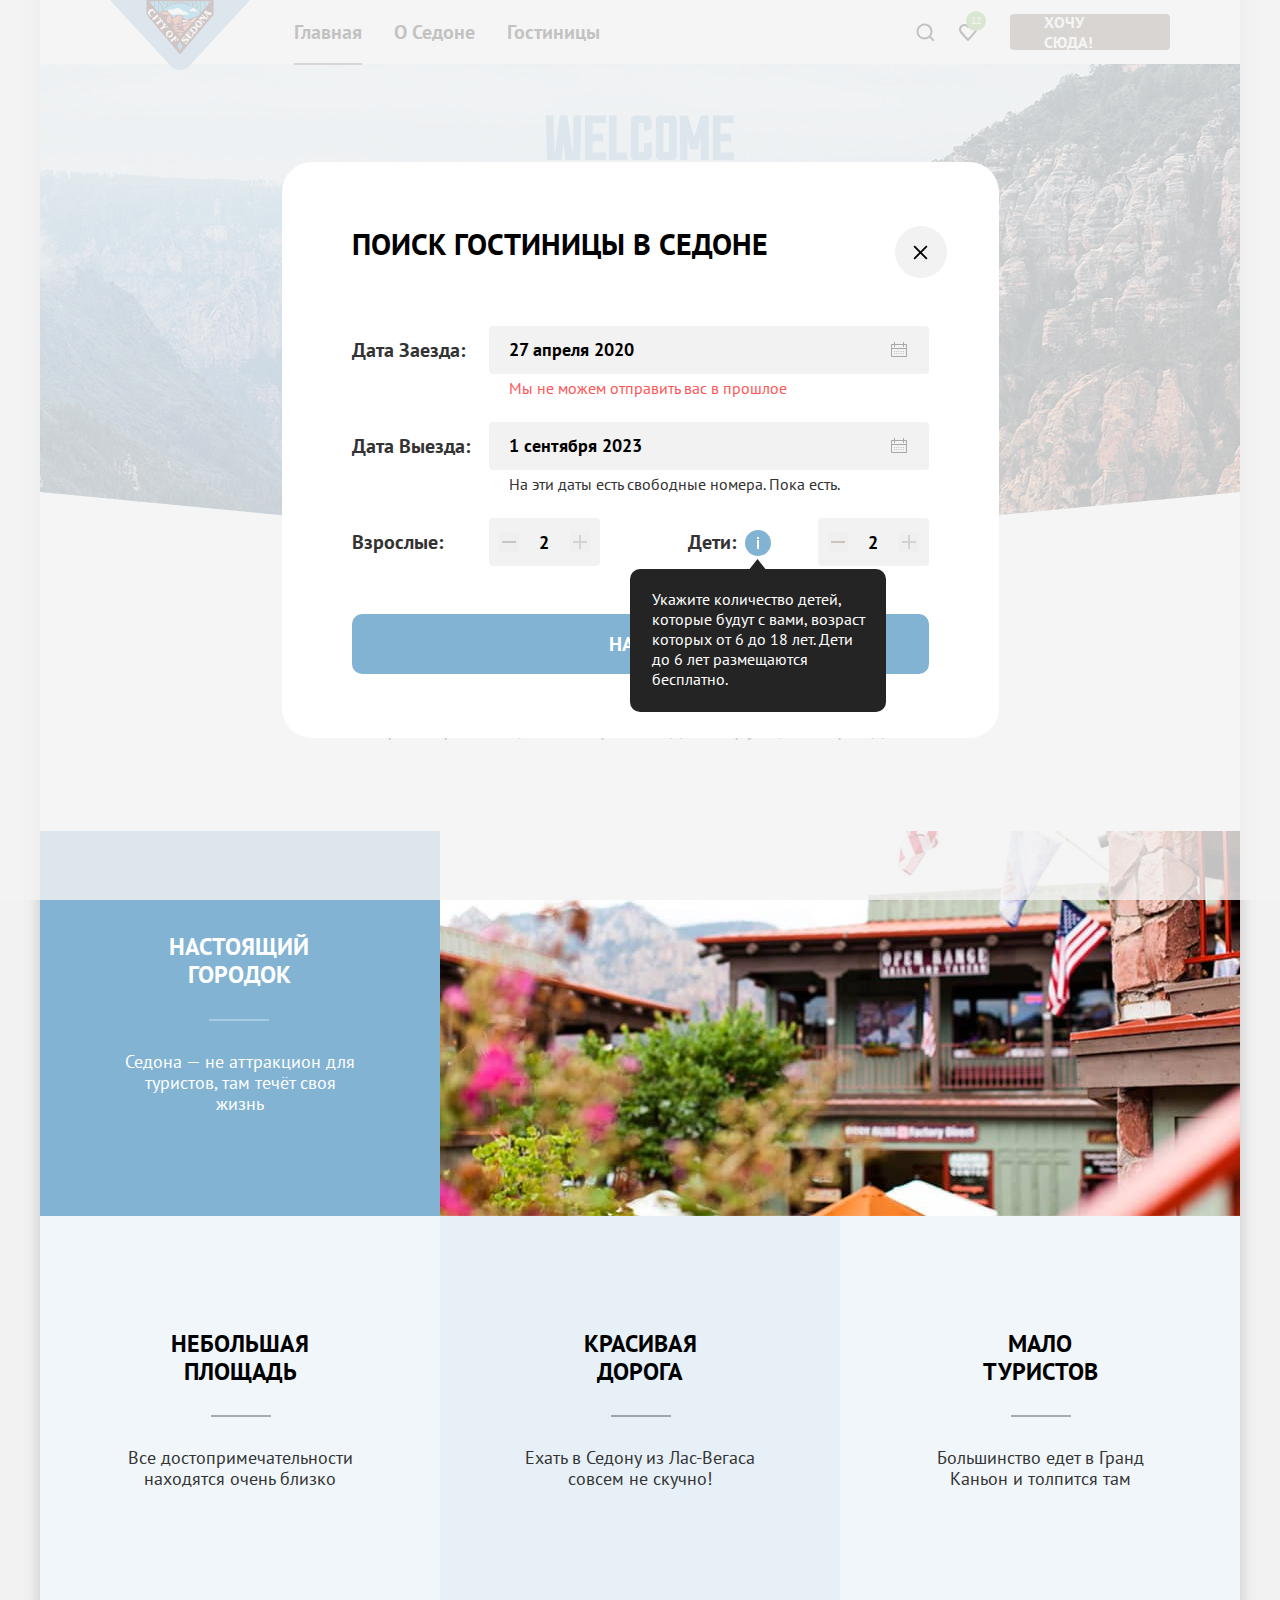
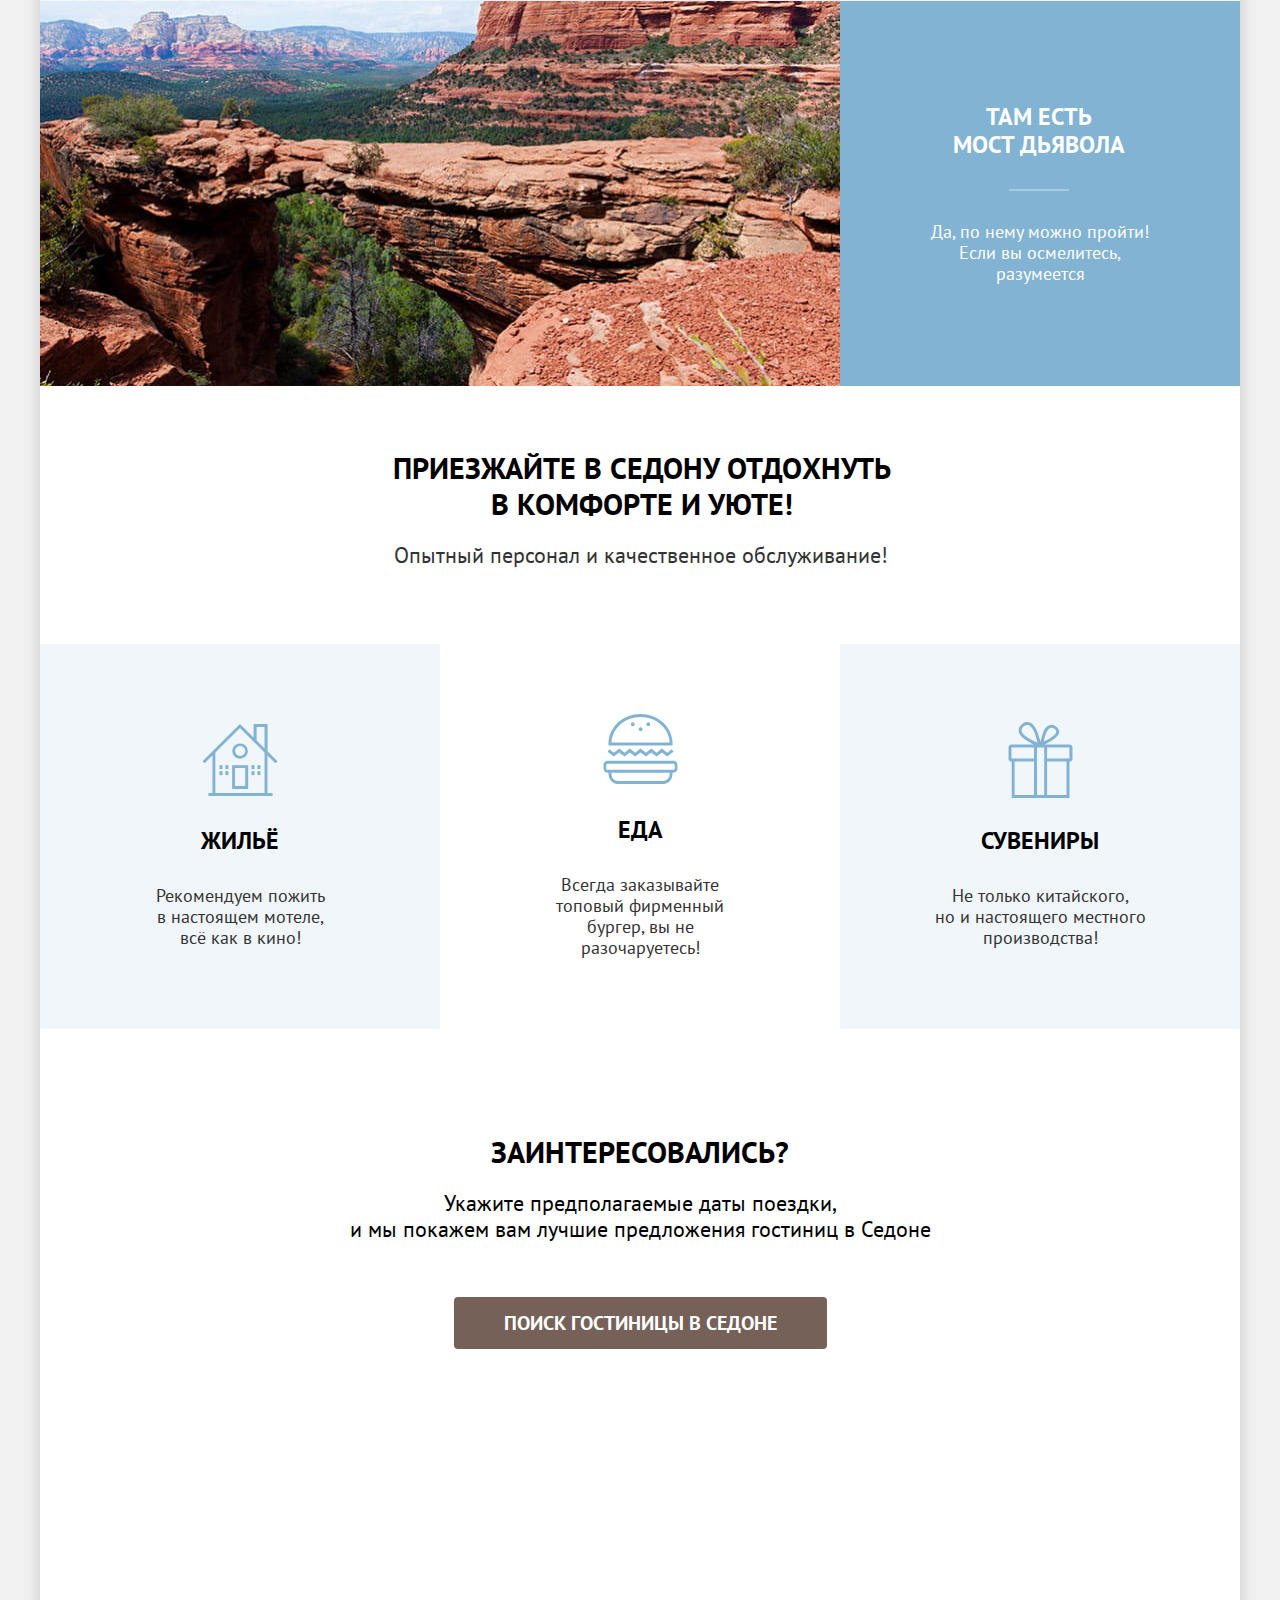
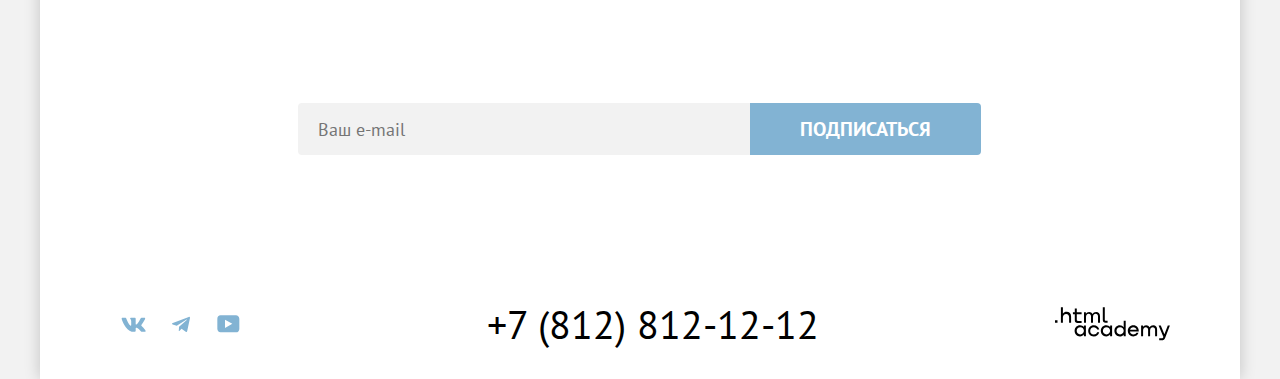
==== commit cda98284: "Доделывает модальное окно по Пикселю" ====
--- a/index.html
+++ b/index.html
@@ -209,7 +209,7 @@
           <form class="auth-form-date" action="https://echo.htmlacademy.ru/" method="post">
             <div class="field-group-date">
               <label class="date" for="date">Дата Заезда:</label>
-              <input class="field-date" type="text" id="date" placeholder="Укажите дату" value="27 апреля 2020">
+              <input class="field-date date-start" type="text" id="date" placeholder="Укажите дату" value="27 апреля 2020">
               <button class="date-button" type="button">
                 <svg class="date-icon" width="20" height="20" viewbox="0 0 20 20" fill="currentColor" xmlns="http://www.w3.org/2000/svg">
                   <g opacity=".3" fill="#000">
@@ -225,7 +225,7 @@
             </div>
             <div class="field-group-date">
               <label class="date" for="date">Дата Выезда:</label>
-              <input class="field-date" type="text" id="date" placeholder="Укажите дату" value="1 сентября 2021">
+              <input class="field-date date-end" type="text" id="date" placeholder="Укажите дату" value="1 сентября 2023">
               <button class="date-button" type="button">
                 <svg class="date-icon" width="20" height="20" viewbox="0 0 20 20" fill="currentColor" xmlns="http://www.w3.org/2000/svg">
                   <g opacity=".3" fill="#000">
@@ -242,7 +242,7 @@
             <div class="auth-form-age">
               <div class="field-group-age">
                 <label class="adults">Взрослые:</label>
-                <div class="wrapper">
+                <div class="wrapper-adults">
                   <button class="button-minus" type="button">
                     <span class="visually-hidden">Уменьшить</span>
                   </button>
--- a/styles/styles.css
+++ b/styles/styles.css
@@ -1726,7 +1726,7 @@
 .modal {
   position: relative;
   margin: auto;
-  padding: 0 70px;
+  padding: 64px 70px;
   background-color: rgba(255, 255, 255, 1);
   border-radius: 30px;
   border: none;
@@ -1780,7 +1780,6 @@
 
 .modal-title {
   margin: 0;
-  margin-top: 64px;
   font-family: "PT Sans", sans-serif;
   font-size: 30px;
   line-height: 36px;
@@ -1803,13 +1802,29 @@
   display: grid;
   grid-template-columns: 137px 1fr 60px;
   margin-bottom: 23px;
+  row-gap: 4px;
 }
 
 .date {
   justify-self: flex-start;
 }
 
-.field-date {
+.date-start {
+  grid-column: 2/4;
+  grid-row: 1/2;
+  color: rgba(0, 0, 0, 1);
+  font-family: inherit;
+  font-weight: 700;
+  font-size: 18px;
+  line-height: 24px;
+  background-color: rgba(242, 242, 242, 1);
+  border: none;
+  border-radius: 4px;
+  padding: 12px 80px 12px 20px;
+  box-sizing: border-box;
+}
+
+.date-end {
   grid-column: 2/4;
   grid-row: 1/2;
   color: rgba(0, 0, 0, 1);
@@ -1880,7 +1895,7 @@
   font-weight: 400;
   font-size: 16px;
   line-height: 21px;
-  margin-top: 2px;
+
   color: rgba(255, 87, 87, 1);
 }
 
@@ -1893,12 +1908,13 @@
   font-size: 16px;
   line-height: 21px;
   color: rgba(51, 51, 51, 1);
-  ;
+
 }
 
 .auth-form-age {
   display: flex;
   margin: 0;
+  margin-bottom: 48px;
 
 }
 
@@ -1919,7 +1935,7 @@
 
 }
 
-.wrapper {
+.wrapper-adults {
   display: flex;
   align-items: center;
   border-radius: 4px;
@@ -1975,7 +1991,10 @@
 
 .button-modal {
   display: block;
-  margin-top: 40px;
+  font-family: "PT Sans", sans-serif;
+  font-size: 20px;
+  line-height: 24px;
+  font-weight: 700;
   height: 60px;
   min-width: 577px;
   border-radius: 10px;
@@ -1988,7 +2007,7 @@
   width: 26px;
   height: 26px;
   border-radius: 50%;
-  right: 0;
+  right: 1px;
   cursor: pointer;
 
 }
@@ -1999,6 +2018,7 @@
   padding: 0;
   margin: 0;
   display: block;
+
 }
 
 .tooltip-icon {
@@ -2011,6 +2031,7 @@
   height: 12px;
   left: 12px;
   top: 7px;
+
 }
 
 .tooltip:hover {
@@ -2024,15 +2045,15 @@
   line-height: 20px;
   font-weight: normal;
   text-transform: none;
-  padding: 15px 18px 18px 22px;
+  padding: 20px 18px 18px 22px;
+  margin-top: 13px;
   border-radius: 10px;
   width: 256px;
+  height: 143px;
   position: absolute;
   content: "";
   top: 100%;
   right: 50%;
-  margin-bottom: 25px;
-  margin-top: 15px;
   transform: translateX(50%);
   /* display: none; */
 }
@@ -2040,13 +2061,13 @@
 .tooltip-text::before {
   position: absolute;
   content: "";
-  top: -18px;
+  top: -14px;
   left: 50%;
   transform: translateX(-50%);
   background-color: #242424;
   width: 19px;
-  height: 19px;
-  clip-path: polygon(50% 50%, 0% 100%, 100% 100%);
+  height: 16px;
+  clip-path: polygon(50% 25%, 0% 100%, 100% 100%);
 
 }
 
@@ -2060,7 +2081,7 @@
   width: 20px;
   height: 20px;
   border: none;
-  margin: 19px 10px;
+  margin: 14px 10px;
   padding: 9px 3px;
   cursor: pointer;
 }
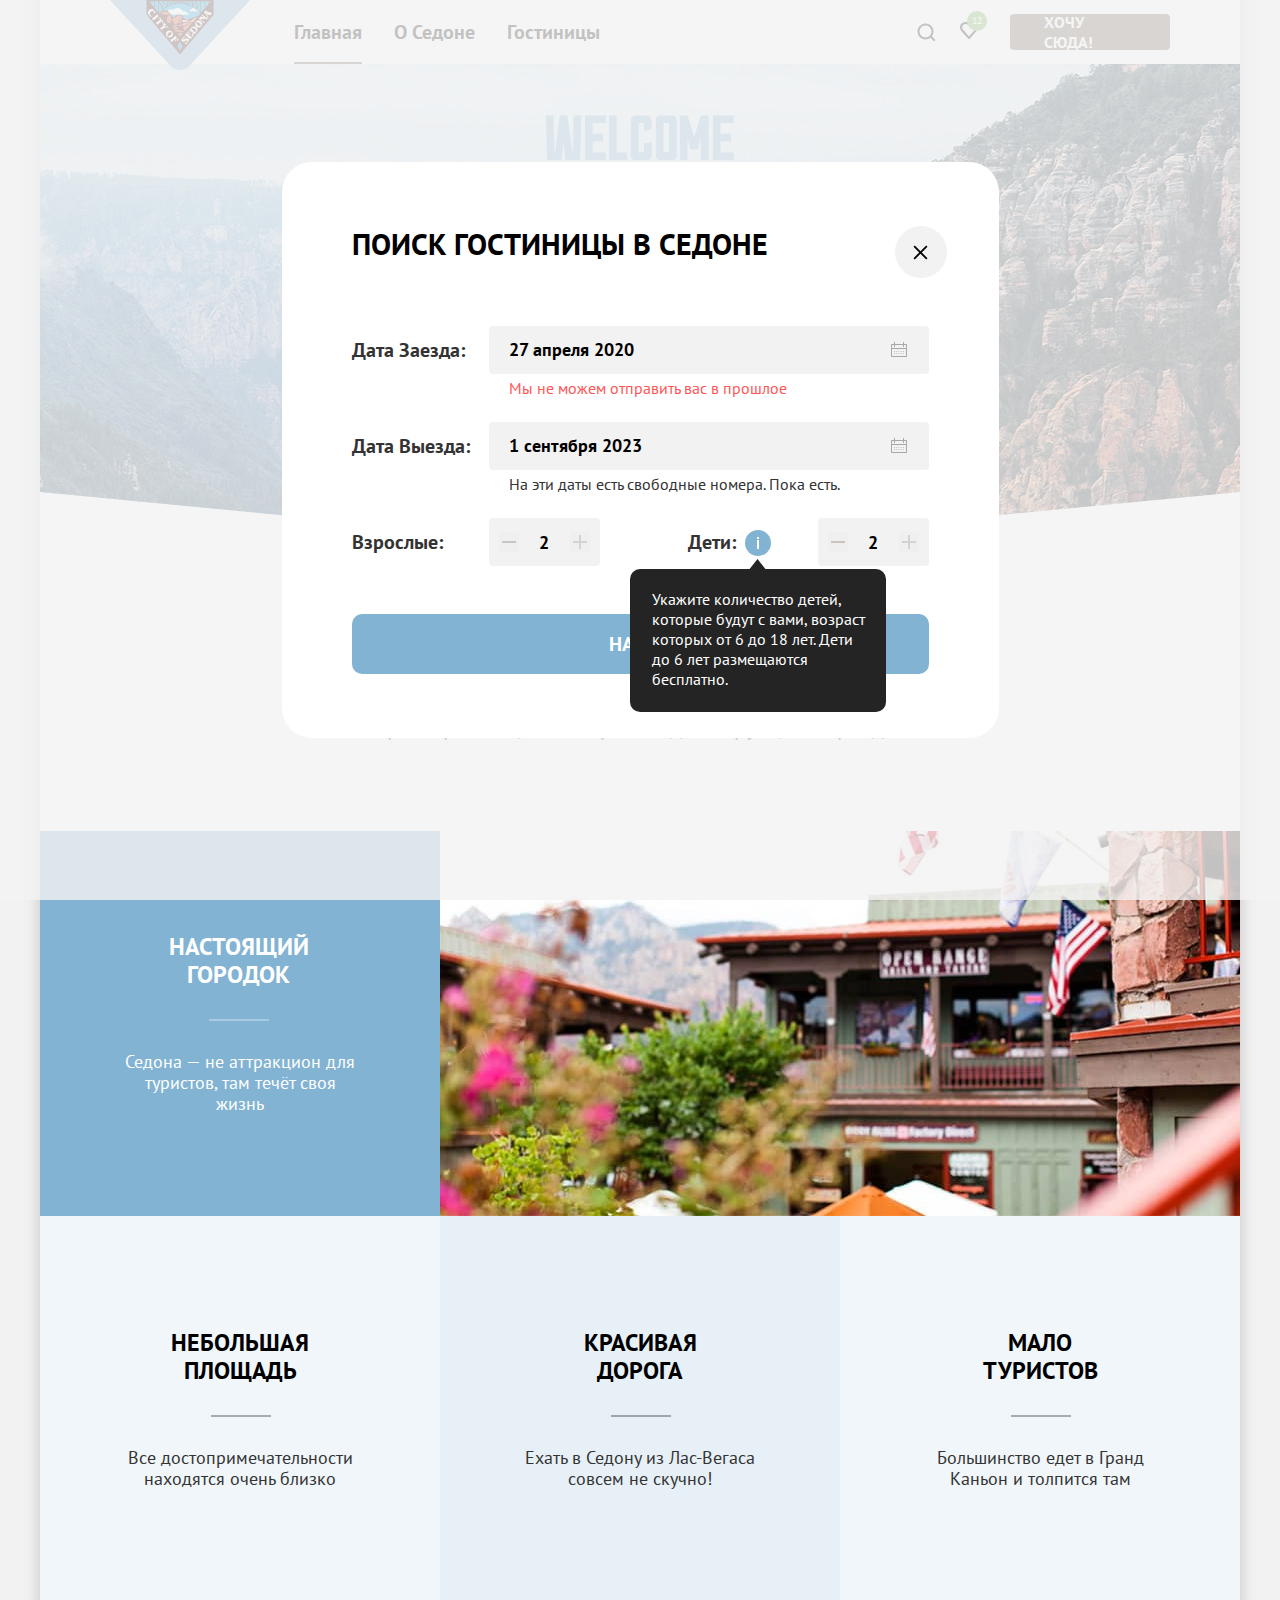
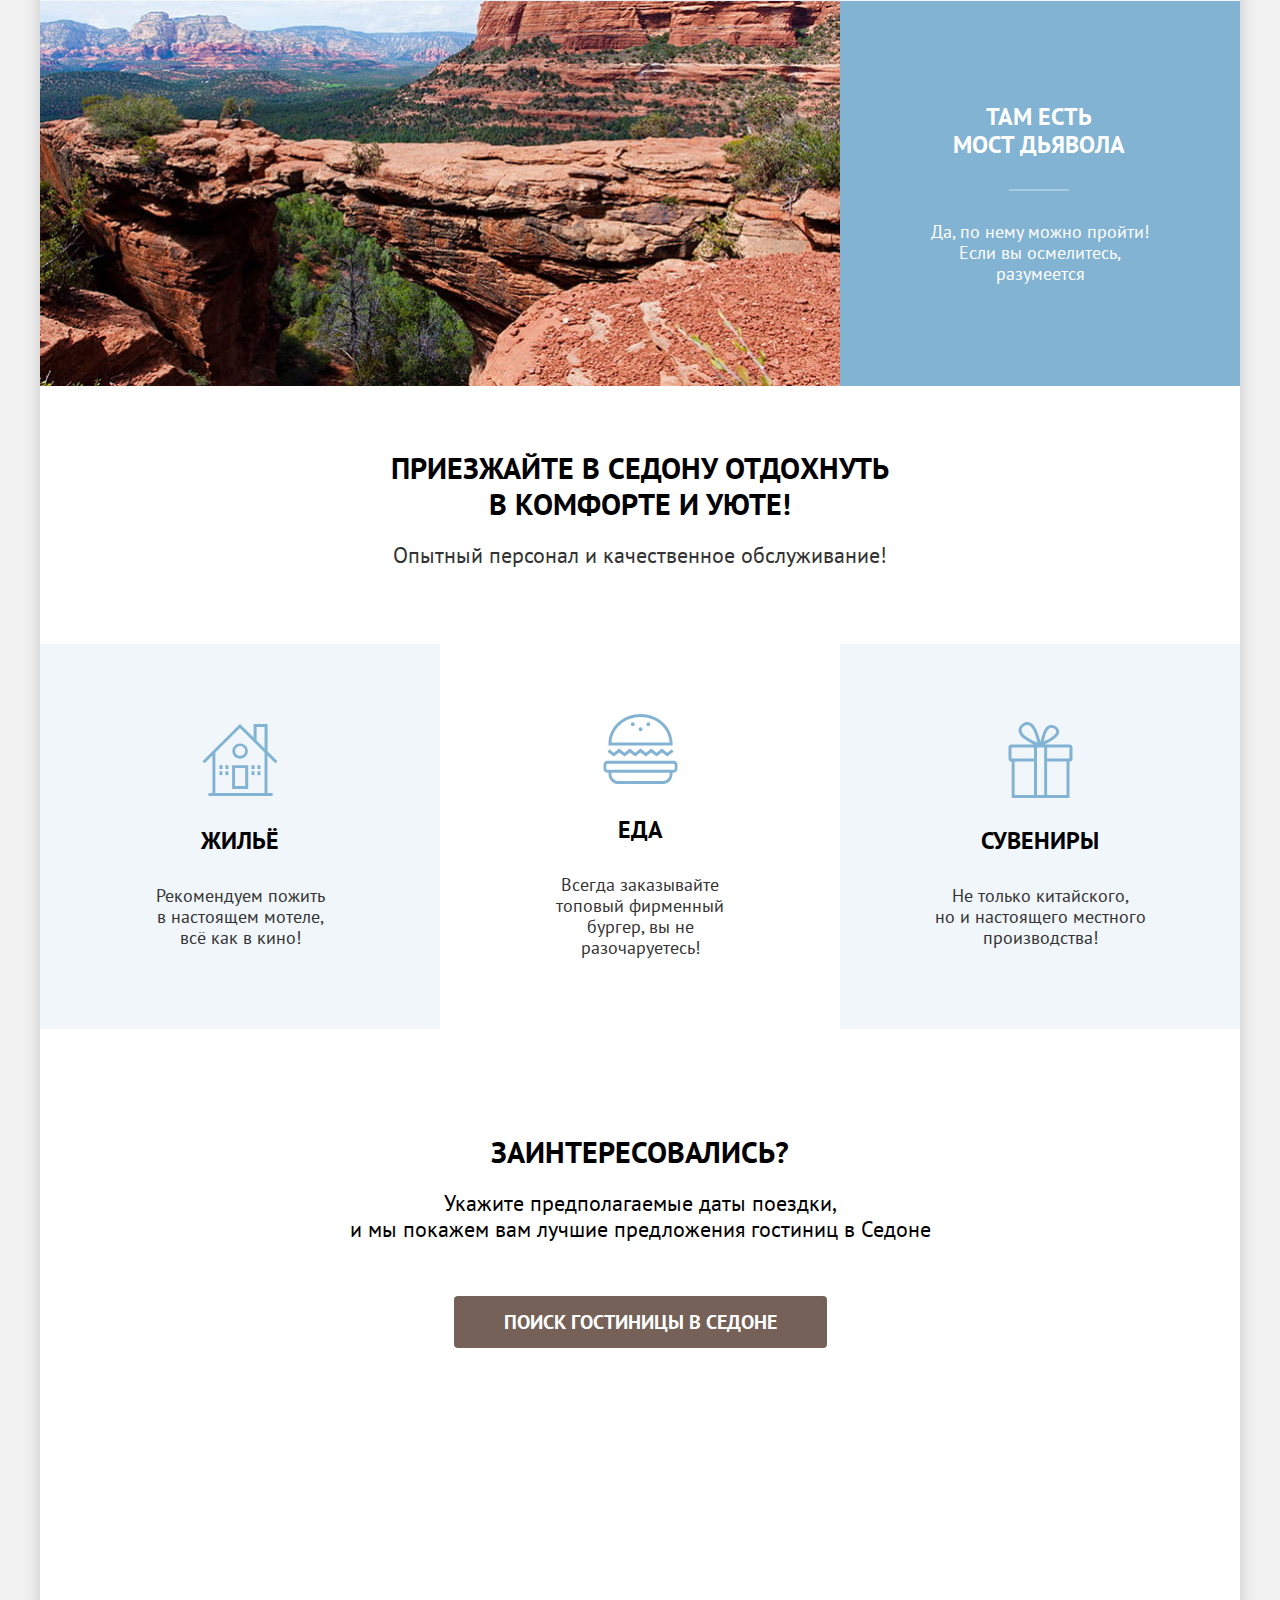
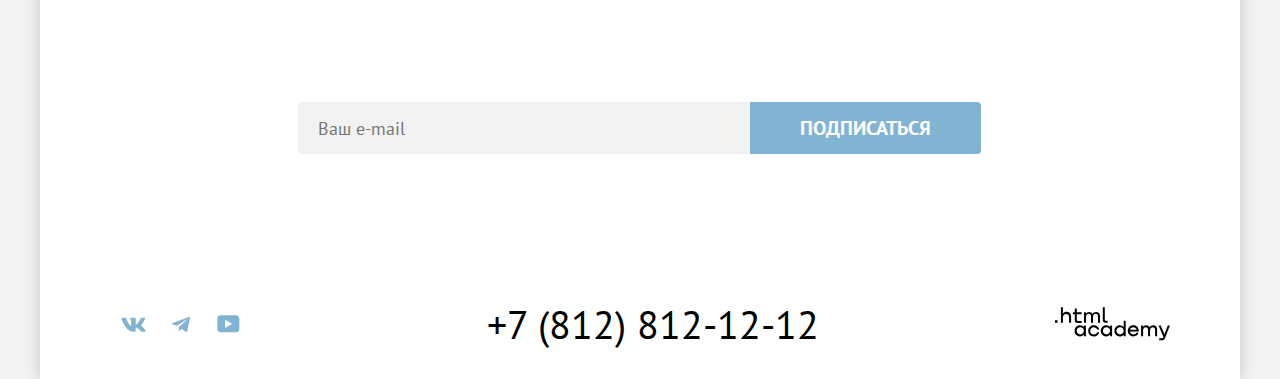
==== commit 2b8d20dc: "Удаляет лишние картинки, Проверяет по критериям, проверяет по чек листу, исправляет имена картинок" ====
--- a/index.html
+++ b/index.html
@@ -5,6 +5,8 @@
     <meta charset="utf-8">
     <title>SEDONA</title>
     <link rel="stylesheet" href="styles/styles.css">
+    <link rel="icon" href="favicon.ico">
+
   </head>
 
   <body>
@@ -84,7 +86,6 @@
               <p class="advantages-description">Большинство едет в Гранд Каньон и толпится там</p>
             </li>
             <li class="advantages-item-blue">
-
               <img class="advantages-photo-2" src="images/index/advantages/photo-advantages-devil.jpg" width="800"
                 height="385" alt="Изображение моста Дьявола">
               <div class="advantages-container-blue">
@@ -140,7 +141,7 @@
             <form class="subscribes-newsletter-form" action="https://echo.htmlacademy.ru/" method="post">
               <label>
                 <span class="visually-hidden">email</span>
-                <input type="email" id="subscribes-email" name="subscribes-email" placeholder="Ваш e-mail" />
+                <input type="email" id="subscribes-email" name="subscribes-email" placeholder="Ваш e-mail"/>
               </label>
               <button class="subscribes-button" type="submit">Подписаться</button>
             </form>
@@ -153,7 +154,7 @@
             <h2 class="visually-hidden">Социальные сети</h2>
             <ul class="social-list">
               <li class="footer-social-item">
-                <a class="button-social" href="#">
+                <a class="button-social" href="https://vk.com/htmlacademy">
                   <svg class="footer-social" width="25" height="15" viewbox="0 0 25 15" fill="currentColor"
                     xmlns="http://www.w3.org/2000/svg">
                     <path fill-rule="evenodd" clip-rule="evenodd"
@@ -163,7 +164,7 @@
                 </a>
               </li>
               <li class="footer-social-item">
-                <a class="button-social" href="#">
+                <a class="button-social" href="https://t.me/htmlacademy">
                   <svg class="footer-social" width="18" height="17" viewbox="0 0 18 17" fill="currentColor"
                     xmlns="http://www.w3.org/2000/svg">
                     <path
@@ -173,7 +174,7 @@
                 </a>
               </li>
               <li class="footer-social-item">
-                <a class="button-social" href="#">
+                <a class="button-social" href="https://www.youtube.com/user/htmlacademy.ru">
                   <svg class="footer-social" width="23" height="18" viewbox="0 0 23 18" fill="currentColor"
                     xmlns="http://www.w3.org/2000/svg">
                     <path
@@ -208,10 +209,12 @@
           <h2 class="modal-title">Поиск Гостиницы в Седоне</h2>
           <form class="auth-form-date" action="https://echo.htmlacademy.ru/" method="post">
             <div class="field-group-date">
-              <label class="date" for="date">Дата Заезда:</label>
-              <input class="field-date date-start" type="text" id="date" placeholder="Укажите дату" value="27 апреля 2020">
+              <label class="date">Дата Заезда:</label>
+              <input class="field-date date-start" type="text" id="date-start" placeholder="Укажите дату"
+                value="27 апреля 2020">
               <button class="date-button" type="button">
-                <svg class="date-icon" width="20" height="20" viewbox="0 0 20 20" fill="currentColor" xmlns="http://www.w3.org/2000/svg">
+                <svg class="date-icon" width="20" height="20" viewbox="0 0 20 20" fill="currentColor"
+                  xmlns="http://www.w3.org/2000/svg">
                   <g opacity=".3" fill="#000">
                     <path d="M7.75 12c.3 0 .5-.2.5-.5s-.2-.5-.5-.5-.5.2-.5.5.2.5.5.5Z" />
                     <path
@@ -224,10 +227,12 @@
               <span class="date-text-red">Мы не можем отправить вас в прошлое</span>
             </div>
             <div class="field-group-date">
-              <label class="date" for="date">Дата Выезда:</label>
-              <input class="field-date date-end" type="text" id="date" placeholder="Укажите дату" value="1 сентября 2023">
+              <label class="date">Дата Выезда:</label>
+              <input class="field-date date-end" type="text" id="date-end" placeholder="Укажите дату"
+                value="1 сентября 2023">
               <button class="date-button" type="button">
-                <svg class="date-icon" width="20" height="20" viewbox="0 0 20 20" fill="currentColor" xmlns="http://www.w3.org/2000/svg">
+                <svg class="date-icon" width="20" height="20" viewbox="0 0 20 20" fill="currentColor"
+                  xmlns="http://www.w3.org/2000/svg">
                   <g opacity=".3" fill="#000">
                     <path d="M7.75 12c.3 0 .5-.2.5-.5s-.2-.5-.5-.5-.5.2-.5.5.2.5.5.5Z" />
                     <path
@@ -246,7 +251,7 @@
                   <button class="button-minus" type="button">
                     <span class="visually-hidden">Уменьшить</span>
                   </button>
-                  <input class="field-age" type="number" id="auth-number" min="1" name="number" value="2">
+                  <input class="field-age" type="number" id="auth-number-adult" min="1" name="number" value="2">
                   <button class="button-plus" type="button">
                     <span class="visually-hidden">Увеличить</span>
                   </button>
@@ -266,24 +271,20 @@
                       которых от 6 до
                       18 лет. Дети до 6 лет размещаются бесплатно.</span>
                   </span>
-
                 </div>
                 <div class="wrapper-children">
                   <button class="button-minus" type="button">
                     <span class="visually-hidden">Уменьшить</span>
                   </button>
-                  <input class="field-age" type="number" id="auth-number" min="0" name="number" value="2">
+                  <input class="field-age" type="number" id="auth-number-children" min="0" name="number" value="2">
                   <button class="button-plus" type="button">
                     <span class="visually-hidden">Увеличить</span>
                   </button>
                 </div>
               </div>
-
             </div>
-            <button class="button-modal button-blue" type="button" class="search-button">Найти</button>
+            <button class="button-modal button-blue search-button" type="button">Найти</button>
           </form>
-
-          </section>
         </div>
       </div>
     </div>
--- a/styles/styles.css
+++ b/styles/styles.css
@@ -1,3 +1,4 @@
+
 @font-face {
   font-family: "PT Sans";
   font-style: normal;
@@ -33,7 +34,8 @@
 *,
 *::before,
 *::after {
-  box-sizing: border-box;
+  -webkit-box-sizing: border-box;
+          box-sizing: border-box;
 }
 
 html {
@@ -42,9 +44,9 @@
 
 body {
   margin: 0;
-  padding: 0;
-
- height: 100%;
+  padding: 0 40px;
+  min-width: 1280px;
+  height: 100%;
   font-family: "PT Sans", sans-serif;
   font-size: 18px;
   line-height: 21px;
@@ -53,19 +55,29 @@
 }
 
 .container {
-  display: flex;
-  flex-direction: column;
+  display: -webkit-box;
+  display: -ms-flexbox;
+  display: flex;
+  -webkit-box-orient: vertical;
+  -webkit-box-direction: normal;
+      -ms-flex-direction: column;
+          flex-direction: column;
   min-height: 100%;
   margin: 0 auto;
   padding: 0;
   width: 1200px;
   background-color: #FFFFFF;
-  box-shadow: 0 0 15px 0 #00000033;
-  flex-grow: 1;
+  -webkit-box-shadow: 0 0 15px 0 #00000033;
+          box-shadow: 0 0 15px 0 #00000033;
+  -webkit-box-flex: 1;
+      -ms-flex-positive: 1;
+          flex-grow: 1;
 }
 
 .main-container {
-  flex-grow: 1;
+  -webkit-box-flex: 1;
+      -ms-flex-positive: 1;
+          flex-grow: 1;
 }
 
 .page-header {
@@ -82,19 +94,23 @@
   border: 0;
   padding: 0;
   white-space: nowrap;
-  clip-path: inset(100%);
+  -webkit-clip-path: inset(100%);
+          clip-path: inset(100%);
   clip: rect(0 0 0 0);
   overflow: hidden;
 }
 
 .navigation {
   position: relative;
+  display: -webkit-box;
+  display: -ms-flexbox;
   display: flex;
   margin: 0 auto;
   padding: 0 70px;
 }
 
 .navigation-link {
+  display: block;
   position: relative;
   font-family: "PT Sans", sans-serif;
   font-size: 20px;
@@ -134,6 +150,8 @@
 }
 
 .navigation-link-logo-sedona {
+  display: -webkit-box;
+  display: -ms-flexbox;
   display: flex;
   margin-bottom: -6px;
   z-index: 1;
@@ -154,29 +172,49 @@
 }
 
 .navigation-menu {
-  display: flex;
-  justify-content:start;
-  flex-wrap: wrap;
-  align-items: center;
-  width: 339px;
+  display: -webkit-box;
+  display: -ms-flexbox;
+  display: flex;
+  -webkit-box-pack: start;
+      -ms-flex-pack: start;
+          justify-content: start;
+  -ms-flex-wrap: wrap;
+      flex-wrap: wrap;
+  -webkit-box-align: center;
+      -ms-flex-align: center;
+          align-items: center;
+  max-width: 550px;
   margin: 0;
   margin-left: 28px;
 }
 
 .navigation-user {
-  display: flex;
-  justify-content: center;
-  flex-wrap: wrap;
-  align-items: center;
-  width: 88px;
+  display: -webkit-box;
+  display: -ms-flexbox;
+  display: flex;
+  -webkit-box-pack: end;
+      -ms-flex-pack: end;
+          justify-content: end;
+  -ms-flex-wrap: wrap;
+      flex-wrap: wrap;
+  width: 160px;
+  min-height: 64px;
+  margin: 0;
   margin-left: auto;
   margin-right: 20px;
   padding: 0;
 }
 
 .navigation-link-icon {
-  display: flex;
-  color: #000000;
+  display: -webkit-box;
+  display: -ms-flexbox;
+  display: flex;
+  -webkit-box-align: center;
+      -ms-flex-align: center;
+          align-items: center;
+  color: #000000;
+  min-width: 20px;
+  min-height: 20px;
   margin: 0;
   padding: 22px 12px;
 }
@@ -187,9 +225,15 @@
 }
 
 .text-favorites-icon {
-  display: flex;
-  justify-content: center;
-  align-items: center;
+  display: -webkit-box;
+  display: -ms-flexbox;
+  display: flex;
+  -webkit-box-pack: center;
+      -ms-flex-pack: center;
+          justify-content: center;
+  -webkit-box-align: center;
+      -ms-flex-align: center;
+          align-items: center;
   position: absolute;
   content: "";
   font-size: 10px;
@@ -201,7 +245,7 @@
   width: 20px;
   height: 20px;
   border-radius: 10px;
-  top: 9px;
+  top: 11px;
   right: 3px;
 }
 
@@ -234,7 +278,6 @@
 }
 
 .main-hero {
-  /* position: relative; */
   display: block;
   background-image: url("../images/index/index-background.jpg");
   background-size: 100% auto;
@@ -248,22 +291,6 @@
 
 }
 
-/* .main-hero::after {
-  position: absolute;
-  content: "";
-  vertical-align: middle;
-  width: 100%;
-  height: 57px;
-  left: 0;
-  bottom: -1px;
-  background-image: url("../images/index/background-border.svg");
-  background-repeat: no-repeat;
-  background-size: 100% auto;
-  z-index: 1;
-  padding: 0;
-  margin: 0;
-} */
-
 .main-name-logo-sedona {
   display: block;
   margin: 0 auto;
@@ -271,8 +298,9 @@
 }
 
 .button-brown {
-  max-width: 160px;
-  max-height: 36px;
+  display: block;
+  width: 160px;
+  height: 36px;
   font-family: "PT Sans", sans-serif;
   font-size: 16px;
   line-height: 20px;
@@ -285,9 +313,15 @@
 }
 
 .button-link {
-  display: flex;
-  justify-content: space-between;
-  align-items: center;
+  display: -webkit-box;
+  display: -ms-flexbox;
+  display: flex;
+  -webkit-box-pack: justify;
+      -ms-flex-pack: justify;
+          justify-content: space-between;
+  -webkit-box-align: center;
+      -ms-flex-align: center;
+          align-items: center;
   padding: 8px 34px 8px 34px;
   margin-top: 14px;
 
@@ -322,8 +356,11 @@
 }
 
 .advantages-list {
-  display: flex;
-  flex-wrap: wrap;
+  display: -webkit-box;
+  display: -ms-flexbox;
+  display: flex;
+  -ms-flex-wrap: wrap;
+      flex-wrap: wrap;
   margin: 0;
   margin-top: 90px;
   padding: 0;
@@ -331,8 +368,12 @@
 }
 
 .advantages-subject {
-  display: flex;
-  justify-content: space-between;
+  display: -webkit-box;
+  display: -ms-flexbox;
+  display: flex;
+  -webkit-box-pack: justify;
+      -ms-flex-pack: justify;
+          justify-content: space-between;
   margin: 0 auto;
   padding-bottom: 25px;
   width: 620px;
@@ -357,15 +398,24 @@
 
 .advantages-item-blue {
   position: relative;
-  display: flex;
-  justify-content: space-between;
+  display: -webkit-box;
+  display: -ms-flexbox;
+  display: flex;
+  -webkit-box-pack: justify;
+      -ms-flex-pack: justify;
+          justify-content: space-between;
   margin: 0 auto;
   padding: 0;
 }
 
 .advantages-container-blue {
-  display: flex;
-  flex-direction: column;
+  display: -webkit-box;
+  display: -ms-flexbox;
+  display: flex;
+  -webkit-box-orient: vertical;
+  -webkit-box-direction: normal;
+      -ms-flex-direction: column;
+          flex-direction: column;
   margin: 0;
   width: 400px;
   padding: 102px 85px;
@@ -374,11 +424,14 @@
 
 .advantages-title {
   position: relative;
-  display: flex;
-  justify-content: center;
-  margin: 0;
-  padding-bottom: 30px;
-  padding-right: 2px;
+  display: -webkit-box;
+  display: -ms-flexbox;
+  display: flex;
+  -webkit-box-pack: center;
+      -ms-flex-pack: center;
+          justify-content: center;
+  margin: 0;
+  padding: 0 27.5px 30px 24.5px;
   font-size: 24px;
   line-height: 28px;
   color: #FFFFFF;
@@ -398,7 +451,9 @@
 .advantages-description-slogan {
   margin: 0;
   margin-top: 32px;
-  align-items: center;
+  -webkit-box-align: center;
+      -ms-flex-align: center;
+          align-items: center;
   font-family: "PT Sans", sans-serif;
   font-size: 18px;
   line-height: 21px;
@@ -408,13 +463,21 @@
 }
 
 .advantages-item {
-  display: flex;
-  flex-direction: column;
-  align-items: center;
-  box-sizing: border-box;
+  display: -webkit-box;
+  display: -ms-flexbox;
+  display: flex;
+  -webkit-box-orient: vertical;
+  -webkit-box-direction: normal;
+      -ms-flex-direction: column;
+          flex-direction: column;
+  -webkit-box-align: center;
+      -ms-flex-align: center;
+          align-items: center;
+  -webkit-box-sizing: border-box;
+          box-sizing: border-box;
   width: 400px;
   margin: 0;
-  padding: 112px 85px;
+  padding: 112.5px 85px;
   background-color: rgba(131, 179, 211, 0.12);
 }
 
@@ -425,8 +488,7 @@
 .advantages-subtitle {
   position: relative;
   margin: 0;
-  padding-top: 2px;
-  padding-bottom: 29px;
+  padding-bottom: 30px;
   width: 175px;
   font-size: 24px;
   line-height: 28px;
@@ -457,20 +519,31 @@
 }
 
 .services-container {
+  display: -webkit-box;
+  display: -ms-flexbox;
   display: flex;
   max-width: 505px;
-  flex-direction: column;
-  align-items: center;
+  -webkit-box-orient: vertical;
+  -webkit-box-direction: normal;
+      -ms-flex-direction: column;
+          flex-direction: column;
+  -webkit-box-align: center;
+      -ms-flex-align: center;
+          align-items: center;
   margin: 0 auto;
   padding: 0;
-  padding-left: 2px;
 
 }
 
 .services-list {
-  display: flex;
-  flex-wrap: wrap;
-  align-items: center;
+  display: -webkit-box;
+  display: -ms-flexbox;
+  display: flex;
+  -ms-flex-wrap: wrap;
+      flex-wrap: wrap;
+  -webkit-box-align: center;
+      -ms-flex-align: center;
+          align-items: center;
   list-style: none;
   margin: 0;
   padding: 0;
@@ -480,7 +553,6 @@
 .services-title-subject {
   margin: 0;
   padding: 0;
-  padding-left: 1px;
   font-size: 30px;
   line-height: 36px;
   color: #000000;
@@ -572,8 +644,12 @@
 }
 
 .search-hotel {
-  display: flex;
-  justify-content: center;
+  display: -webkit-box;
+  display: -ms-flexbox;
+  display: flex;
+  -webkit-box-pack: center;
+      -ms-flex-pack: center;
+          justify-content: center;
   margin: 0;
   margin-top: 95px;
   text-align: center;
@@ -615,7 +691,7 @@
   border-radius: 4px;
   border: none;
   margin: 0;
-  margin-top: 55px;
+  margin-top: 54px;
   padding: 8px 50px;
   text-align: center;
   text-transform: uppercase;
@@ -641,14 +717,17 @@
 }
 
 .subscribes {
+  display: -webkit-box;
+  display: -ms-flexbox;
   display: flex;
   margin: 0;
   margin-top: 96px;
   padding: 0;
   padding-top: 96px;
-  padding-bottom: 104px;
-  margin-bottom: 45px;
-  justify-content: center;
+  padding-bottom: 105px;
+  -webkit-box-pack: center;
+      -ms-flex-pack: center;
+          justify-content: center;
   font-family: "PT Sans", sans-serif;
   font-size: 22px;
   line-height: 26px;
@@ -661,8 +740,13 @@
 }
 
 .subscribes-container {
-  display: flex;
-  flex-direction: column;
+  display: -webkit-box;
+  display: -ms-flexbox;
+  display: flex;
+  -webkit-box-orient: vertical;
+  -webkit-box-direction: normal;
+      -ms-flex-direction: column;
+          flex-direction: column;
   width: 684px;
   margin: 0;
 }
@@ -683,14 +767,19 @@
 }
 
 .subscribes-newsletter-form {
-  display: flex;
-  flex-wrap: wrap;
+  display: -webkit-box;
+  display: -ms-flexbox;
+  display: flex;
+  -ms-flex-wrap: wrap;
+      flex-wrap: wrap;
   margin: 0;
   margin-top: 54px;
 
 }
 
 input[type="email"] {
+  display: -webkit-box;
+  display: -ms-flexbox;
   display: flex;
   width: 452px;
   height: 52px;
@@ -748,36 +837,58 @@
 }
 
 .page-footer {
-  display: flex;
-  justify-content: center;
-  margin: 0;
+  display: -webkit-box;
+  display: -ms-flexbox;
+  display: flex;
+  -webkit-box-pack: center;
+      -ms-flex-pack: center;
+          justify-content: center;
+  margin: 0;
+  margin-top: 45px;
+  margin-bottom: 35px;
   padding: 0 70px;
 }
 
 .footer-container {
-  display: flex;
-  justify-content: space-between;
-  align-items: center;
+  display: -webkit-box;
+  display: -ms-flexbox;
+  display: flex;
+  -webkit-box-pack: justify;
+      -ms-flex-pack: justify;
+          justify-content: space-between;
+  -webkit-box-align: center;
+      -ms-flex-align: center;
+          align-items: center;
   width: 100%;
   margin: 0;
   padding: 0;
-  padding-bottom: 35px;
 
 }
 
 .social-list {
-  display: flex;
-  justify-content: space-between;
-  flex-wrap: wrap;
+  display: -webkit-box;
+  display: -ms-flexbox;
+  display: flex;
+  -webkit-box-pack: justify;
+      -ms-flex-pack: justify;
+          justify-content: space-between;
+  -ms-flex-wrap: wrap;
+      flex-wrap: wrap;
   list-style-type: none;
   margin: 0;
   padding: 0;
 }
 
 .button-social {
-  display: flex;
-  justify-content: center;
-  align-items: center;
+  display: -webkit-box;
+  display: -ms-flexbox;
+  display: flex;
+  -webkit-box-pack: center;
+      -ms-flex-pack: center;
+          justify-content: center;
+  -webkit-box-align: center;
+      -ms-flex-align: center;
+          align-items: center;
   padding: 0;
   margin: 0;
   width: 47.33px;
@@ -800,24 +911,37 @@
 
 
 .footer-phone {
-  display: flex;
-  justify-content: center;
-  align-items: center;
+  display: -webkit-box;
+  display: -ms-flexbox;
+  display: flex;
+  -webkit-box-pack: center;
+      -ms-flex-pack: center;
+          justify-content: center;
+  -webkit-box-align: center;
+      -ms-flex-align: center;
+          align-items: center;
 }
 
 .footer-phone-number {
-  display: flex;
-  justify-content: center;
-  align-items: center;
+  display: -webkit-box;
+  display: -ms-flexbox;
+  display: flex;
+  -webkit-box-pack: center;
+      -ms-flex-pack: center;
+          justify-content: center;
+  -webkit-box-align: center;
+      -ms-flex-align: center;
+          align-items: center;
   margin: 0;
   padding: 0;
   font-family: inherit;
   font-size: 40px;
   line-height: 40px;
-font-weight: 400;
+  font-weight: 400;
   text-transform: uppercase;
   color: #000000;
-  text-decoration-line: none;
+  -webkit-text-decoration-line: none;
+          text-decoration-line: none;
 }
 
 .footer-phone-number:hover {
@@ -857,13 +981,15 @@
 }
 
 /*-------------------------------------------------------------------Catalog ---------------------------------------------------------------*/
+
 .main-hero-catalog {
   margin: 0;
   padding: 70px;
   padding-top: 35px;
   background-image: url("../images/catalog/background-filter.jpg");
-  background-size: 100% auto;
+  background-size: cover;
   background-repeat: no-repeat;
+  background-color: #000000;
 }
 
 .main-hero-catalog .main-title {
@@ -878,28 +1004,44 @@
 }
 
 .breadcrumbs-list {
-  display: flex;
-  margin: 0;
-  padding: 0;
+  display: -webkit-box;
+  display: -ms-flexbox;
+  display: flex;
+  -ms-flex-wrap: wrap;
+      flex-wrap: wrap;
+  margin: 0;
+  padding: 0;
+  width: 550px;
   list-style: none;
-  justify-content: start;
-  align-items: center;
+  -webkit-box-pack: start;
+      -ms-flex-pack: start;
+          justify-content: start;
+  -webkit-box-align: center;
+      -ms-flex-align: center;
+          align-items: center;
   margin-top: 8px;
 
 }
 
 .breadcrumbs-link {
+  display: -webkit-box;
+  display: -ms-flexbox;
   display: flex;
   font-size: 16px;
   line-height: 21px;
   color: #FFFFFF;
-  text-decoration-line: none;
+  -webkit-text-decoration-line: none;
+          text-decoration-line: none;
 }
 
 .breadcrumbs-item {
   position: relative;
-  display: flex;
-  align-items: center;
+  display: -webkit-box;
+  display: -ms-flexbox;
+  display: flex;
+  -webkit-box-align: center;
+      -ms-flex-align: center;
+          align-items: center;
   margin-right: 10px;
 }
 
@@ -908,7 +1050,7 @@
   content: "";
   width: 8px;
   height: 20px;
-  background-image: url("../images/catalog/breadscrumbs/arrow.svg");
+  background-image: url("../images/catalog/breadcrumbs/arrow.svg");
   background-repeat: no-repeat;
   background-position: center center;
   margin-left: 10px;
@@ -927,24 +1069,37 @@
 }
 
 .filter-search-infrastructure {
-  display: flex;
-  flex-wrap: wrap;
+  display: -webkit-box;
+  display: -ms-flexbox;
+  display: flex;
+  -webkit-box-pack: justify;
+      -ms-flex-pack: justify;
+          justify-content: space-between;
+  -ms-flex-wrap: wrap;
+      flex-wrap: wrap;
   width: 100%;
   color: #FFFFFF;
 
 }
 
 .filter-container {
-  display: flex;
-  flex-wrap: wrap;
+  display: -webkit-box;
+  display: -ms-flexbox;
+  display: flex;
+  -ms-flex-wrap: wrap;
+      flex-wrap: wrap;
   margin: 0;
   margin-top: 40px;
   padding: 0;
 }
 
 .infrastructure-group {
-  display: block;
-  justify-content: center;
+  display: -webkit-box;
+  display: -ms-flexbox;
+  display: flex;
+  -ms-flex-wrap: wrap;
+      flex-wrap: wrap;
+  width: 150px;
   margin: 0;
   padding: 0;
   border: none;
@@ -952,9 +1107,14 @@
 }
 
 .filter-search-type-house {
-  margin: 0;
-  padding: 0;
-  padding-left: 1px;
+  display: -webkit-box;
+  display: -ms-flexbox;
+  display: flex;
+  -ms-flex-wrap: wrap;
+      flex-wrap: wrap;
+  width: 150px;
+  margin: 0;
+  padding: 0;
   border: none;
   margin-right: 70px;
 }
@@ -968,8 +1128,13 @@
 }
 
 .filter-search-button {
-  display: flex;
-  flex-direction: column;
+  display: -webkit-box;
+  display: -ms-flexbox;
+  display: flex;
+  -webkit-box-orient: vertical;
+  -webkit-box-direction: normal;
+      -ms-flex-direction: column;
+          flex-direction: column;
   width: 191px;
   margin-top: 56px;
   margin-left: 0;
@@ -985,7 +1150,7 @@
   font-weight: 700;
 }
 
-.filter-search-type-house-title{
+.filter-search-type-house-title {
   padding-left: 1px;
 }
 
@@ -1084,6 +1249,8 @@
 }
 
 .price {
+  display: -webkit-box;
+  display: -ms-flexbox;
   display: flex;
 }
 
@@ -1097,7 +1264,8 @@
   font-size: 18px;
   line-height: 24px;
   border: none;
-  box-sizing: border-box;
+  -webkit-box-sizing: border-box;
+          box-sizing: border-box;
 }
 
 input[type=number]::-webkit-inner-spin-button,
@@ -1125,7 +1293,9 @@
   content: "от";
   top: 50%;
   right: 20px;
-  transform: translateY(-50%);
+  -webkit-transform: translateY(-50%);
+      -ms-transform: translateY(-50%);
+          transform: translateY(-50%);
   width: 18px;
   height: 24px;
   font-weight: 400;
@@ -1144,7 +1314,9 @@
   content: "до";
   top: 50%;
   right: 20px;
-  transform: translateY(-50%);
+  -webkit-transform: translateY(-50%);
+      -ms-transform: translateY(-50%);
+          transform: translateY(-50%);
   width: 18px;
   height: 24px;
   font-weight: 400;
@@ -1158,6 +1330,18 @@
 .price-from-field:focus,
 .price-to-field:focus {
   outline: 3px solid rgba(131, 179, 211, 1);
+  position: relative;
+  z-index: 1;
+}
+
+.price-from-field:focus:not(:-moz-placeholder-shown), .price-to-field:focus:not(:-moz-placeholder-shown) {
+  outline: 2px solid rgba(0, 0, 0, 1);
+  position: relative;
+  z-index: 1;
+}
+
+.price-from-field:focus:not(:-ms-input-placeholder), .price-to-field:focus:not(:-ms-input-placeholder) {
+  outline: 2px solid rgba(0, 0, 0, 1);
   position: relative;
   z-index: 1;
 }
@@ -1216,7 +1400,8 @@
 
 
 .button-blue {
-  box-sizing: border-box;
+  -webkit-box-sizing: border-box;
+          box-sizing: border-box;
   font-family: "PT Sans", sans-serif;
   font-size: 16px;
   line-height: 20px;
@@ -1234,8 +1419,12 @@
 
 .button-submit {
   display: block;
-  justify-content: center;
-  align-items: center;
+  -webkit-box-pack: center;
+      -ms-flex-pack: center;
+          justify-content: center;
+  -webkit-box-align: center;
+      -ms-flex-align: center;
+          align-items: center;
   height: 36px;
   width: 191px;
 
@@ -1260,11 +1449,16 @@
 
 .button-reset {
   display: block;
-  justify-content: center;
-  align-items: center;
+  -webkit-box-pack: center;
+      -ms-flex-pack: center;
+          justify-content: center;
+  -webkit-box-align: center;
+      -ms-flex-align: center;
+          align-items: center;
   height: 36px;
   width: 191px;
-  box-sizing: border-box;
+  -webkit-box-sizing: border-box;
+          box-sizing: border-box;
   font-family: "PT Sans", sans-serif;
   font-size: 16px;
   line-height: 20px;
@@ -1301,30 +1495,44 @@
 }
 
 .catalog-container {
-  display: flex;
-  justify-content: space-between;
+  display: -webkit-box;
+  display: -ms-flexbox;
+  display: flex;
+  -webkit-box-pack: justify;
+      -ms-flex-pack: justify;
+          justify-content: space-between;
   margin: 0 auto;
-  box-sizing: border-box;
+  -webkit-box-sizing: border-box;
+          box-sizing: border-box;
   margin-top: 50px;
   padding: 0 70px;
 }
 
 .catalog-control-view-list {
-  display: flex;
-  justify-content: space-between;
+  display: -webkit-box;
+  display: -ms-flexbox;
+  display: flex;
+  -webkit-box-pack: justify;
+      -ms-flex-pack: justify;
+          justify-content: space-between;
   width: 160px;
   margin: 0;
   padding: 0;
   list-style: none;
-  box-sizing: border-box;
+  -webkit-box-sizing: border-box;
+          box-sizing: border-box;
 }
 
 .catalog-title {
   font-size: 30px;
   line-height: 36px;
   text-transform: uppercase;
-  display: flex;
-  align-items: center;
+  display: -webkit-box;
+  display: -ms-flexbox;
+  display: flex;
+  -webkit-box-align: center;
+      -ms-flex-align: center;
+          align-items: center;
   color: #000000;
   background-color: #FFFFFF;
   margin: 0;
@@ -1333,13 +1541,17 @@
 }
 
 .catalog-control {
+  display: -webkit-box;
+  display: -ms-flexbox;
   display: flex;
   width: 292px;
   height: 49px;
   font-size: 18px;
   line-height: 21px;
   font-family: inherit;
-  appearance: none;
+  -webkit-appearance: none;
+     -moz-appearance: none;
+          appearance: none;
   color: #333333;
   border: 2px solid #e5e5e5;
   border-radius: 4px;
@@ -1421,7 +1633,9 @@
 
 /* --------------------------------------Каталог и карточки на гридах----------------------------------------------------------------------- */
 .hotel-card-list {
+  display: -ms-grid;
   display: grid;
+  -ms-grid-columns: 340px 20px 340px 20px 340px;
   grid-template-columns: 340px 340px 340px;
   gap: 20px;
   margin: 40px 70px;
@@ -1430,7 +1644,9 @@
 }
 
 .hotel-card-item {
+  display: -ms-grid;
   display: grid;
+  -ms-grid-columns: 140px 20px 140px;
   grid-template-columns: repeat(2, 140px);
   gap: 16px 20px;
   border: 1px solid #E6E6E6;
@@ -1442,7 +1658,8 @@
   grid-column: 1/-1;
   margin: 0;
   color: #000000;
-  text-decoration-line: none;
+  -webkit-text-decoration-line: none;
+          text-decoration-line: none;
   padding: 0;
 }
 
@@ -1455,11 +1672,16 @@
   margin-top: 13px;
   padding: 0;
 }
+
 .button-hotel-card-link {
+  display: -ms-grid;
   display: grid;
-  align-items: center;
+  -webkit-box-align: center;
+      -ms-flex-align: center;
+          align-items: center;
   text-align: center;
-  box-sizing: border-box;
+  -webkit-box-sizing: border-box;
+          box-sizing: border-box;
   width: 140px;
   height: 36px;
   border: none;
@@ -1529,17 +1751,22 @@
 }
 
 .hotel-card-type {
-  justify-self: start;
+  -ms-grid-column-align: start;
+      justify-self: start;
 }
 
 .hotel-card-price {
-  justify-self: end;
+  -ms-grid-column-align: end;
+      justify-self: end;
 }
 
 .hotel-card-rating-star {
+  display: -ms-grid;
   display: grid;
+  -ms-grid-columns: 24px 24px 24px 24px;
   grid-template-columns: 24px 24px 24px 24px;
-  align-self: center;
+  -ms-grid-row-align: center;
+      align-self: center;
   justify-self: flex-start;
   padding: 0;
   margin: 0;
@@ -1555,8 +1782,11 @@
 }
 
 .hotel-card-rating {
+  display: -ms-grid;
   display: grid;
-  align-items: center;
+  -webkit-box-align: center;
+      -ms-flex-align: center;
+          align-items: center;
   text-align: center;
   width: 140px;
   height: 36px;
@@ -1573,9 +1803,14 @@
 
 /*----------------------------------Пагинация------------------------------------*/
 .pagination-list {
-  display: flex;
-  flex-wrap: wrap;
-  justify-content: start;
+  display: -webkit-box;
+  display: -ms-flexbox;
+  display: flex;
+  -ms-flex-wrap: wrap;
+      flex-wrap: wrap;
+  -webkit-box-pack: start;
+      -ms-flex-pack: start;
+          justify-content: start;
   list-style: none;
   margin: 0;
   padding: 0;
@@ -1589,12 +1824,18 @@
 
 .pagination-item:not(:first-child) {
   margin-left: 8px;
-}
+ }
 
 .pagination-link-hidden-pages {
-  display: flex;
-  justify-content: center;
-  align-items: center;
+  display: -webkit-box;
+  display: -ms-flexbox;
+  display: flex;
+  -webkit-box-pack: center;
+      -ms-flex-pack: center;
+          justify-content: center;
+  -webkit-box-align: center;
+      -ms-flex-align: center;
+          align-items: center;
   font-size: 20px;
   line-height: 36px;
   font-weight: 700;
@@ -1611,9 +1852,15 @@
 }
 
 .pagination-link {
-  display: flex;
-  justify-content: center;
-  align-items: center;
+  display: -webkit-box;
+  display: -ms-flexbox;
+  display: flex;
+  -webkit-box-pack: center;
+      -ms-flex-pack: center;
+          justify-content: center;
+  -webkit-box-align: center;
+      -ms-flex-align: center;
+          align-items: center;
   font-size: 20px;
   line-height: 36px;
   font-weight: 700;
@@ -1644,9 +1891,15 @@
 }
 
 .pagination-current {
-  display: flex;
-  justify-content: center;
-  align-items: center;
+  display: -webkit-box;
+  display: -ms-flexbox;
+  display: flex;
+  -webkit-box-pack: center;
+      -ms-flex-pack: center;
+          justify-content: center;
+  -webkit-box-align: center;
+      -ms-flex-align: center;
+          align-items: center;
   font-size: 20px;
   line-height: 36px;
   font-weight: 700;
@@ -1677,8 +1930,12 @@
 
 /*----------------------------------Подписаться-Каталог------------------------------------*/
 .subscribes-catalog {
-  display: flex;
-  justify-content: center;
+  display: -webkit-box;
+  display: -ms-flexbox;
+  display: flex;
+  -webkit-box-pack: center;
+      -ms-flex-pack: center;
+          justify-content: center;
   font-family: "PT Sans", sans-serif;
   font-size: 22px;
   line-height: 26px;
@@ -1691,7 +1948,7 @@
   padding: 0;
   margin: 0;
   margin-top: 156px;
-  padding-bottom: 149px;
+  padding-bottom: 104px;
 }
 
 .subscribes-catalog-title {
@@ -1702,13 +1959,14 @@
   text-transform: uppercase;
   padding: 0;
   margin: 0;
-  }
+}
 
 .footer-social-list {
   list-style: none;
 }
 
 .modal-container {
+  display: -ms-grid;
   display: grid;
   position: fixed;
   top: 0;
@@ -1768,14 +2026,20 @@
 }
 
 .date {
+  display: -webkit-box;
+  display: -ms-flexbox;
   display: flex;
   margin: 0;
   font-family: "PT Sans", sans-serif;
   font-size: 20px;
   line-height: 24px;
   font-weight: 700;
-  align-items: center;
-  justify-content: center;
+  -webkit-box-align: center;
+      -ms-flex-align: center;
+          align-items: center;
+  -webkit-box-pack: center;
+      -ms-flex-pack: center;
+          justify-content: center;
 }
 
 .modal-title {
@@ -1790,16 +2054,25 @@
 }
 
 .auth-form-date {
-  display: flex;
-  flex-direction: column;
-  justify-content: space-between;
+  display: -webkit-box;
+  display: -ms-flexbox;
+  display: flex;
+  -webkit-box-orient: vertical;
+  -webkit-box-direction: normal;
+      -ms-flex-direction: column;
+          flex-direction: column;
+  -webkit-box-pack: justify;
+      -ms-flex-pack: justify;
+          justify-content: space-between;
   margin: 0;
   margin-top: 64px;
   padding: 0;
 }
 
 .field-group-date {
+  display: -ms-grid;
   display: grid;
+  -ms-grid-columns: 137px 1fr 60px;
   grid-template-columns: 137px 1fr 60px;
   margin-bottom: 23px;
   row-gap: 4px;
@@ -1810,7 +2083,11 @@
 }
 
 .date-start {
+  -ms-grid-column: 2;
+  -ms-grid-column-span: 2;
   grid-column: 2/4;
+  -ms-grid-row: 1;
+  -ms-grid-row-span: 1;
   grid-row: 1/2;
   color: rgba(0, 0, 0, 1);
   font-family: inherit;
@@ -1821,11 +2098,16 @@
   border: none;
   border-radius: 4px;
   padding: 12px 80px 12px 20px;
-  box-sizing: border-box;
+  -webkit-box-sizing: border-box;
+          box-sizing: border-box;
 }
 
 .date-end {
+  -ms-grid-column: 2;
+  -ms-grid-column-span: 2;
   grid-column: 2/4;
+  -ms-grid-row: 1;
+  -ms-grid-row-span: 1;
   grid-row: 1/2;
   color: rgba(0, 0, 0, 1);
   font-family: inherit;
@@ -1836,7 +2118,8 @@
   border: none;
   border-radius: 4px;
   padding: 12px 80px 12px 20px;
-  box-sizing: border-box;
+  -webkit-box-sizing: border-box;
+          box-sizing: border-box;
 }
 
 .field-date:hover {
@@ -1849,6 +2132,18 @@
 
 }
 
+.field-date:focus:not(:-moz-placeholder-shown) {
+  outline: 2px solid rgba(0, 0, 0, 1);
+
+
+}
+
+.field-date:focus:not(:-ms-input-placeholder) {
+  outline: 2px solid rgba(0, 0, 0, 1);
+
+
+}
+
 .field-date:focus:not(:placeholder-shown) {
   outline: 2px solid rgba(0, 0, 0, 1);
 
@@ -1861,10 +2156,16 @@
 }
 
 .date-button {
+  -ms-grid-column: 3;
+  -ms-grid-column-span: 1;
   grid-column: 3/4;
+  -ms-grid-row: 1;
+  -ms-grid-row-span: 1;
   grid-row: 1/2;
-  align-self: center;
-  justify-self: center;
+  -ms-grid-row-align: center;
+      align-self: center;
+  -ms-grid-column-align: center;
+      justify-self: center;
   border: none;
   border-radius: 0 4px 4px 0;
   background-color: rgba(242, 242, 242, 0);
@@ -1888,7 +2189,10 @@
 }
 
 .date-text-red {
-   grid-column: 2/4;
+  -ms-grid-column: 2;
+  -ms-grid-column-span: 2;
+  grid-column: 2/4;
+  -ms-grid-row: 2;
   grid-row: 2/2;
   padding-left: 20px;
   font-family: inherit;
@@ -1900,7 +2204,10 @@
 }
 
 .date-text-black {
+  -ms-grid-column: 2;
+  -ms-grid-column-span: 2;
   grid-column: 2/4;
+  -ms-grid-row: 2;
   grid-row: 2/2;
   padding-left: 20px;
   font-family: inherit;
@@ -1912,6 +2219,8 @@
 }
 
 .auth-form-age {
+  display: -webkit-box;
+  display: -ms-flexbox;
   display: flex;
   margin: 0;
   margin-bottom: 48px;
@@ -1919,8 +2228,12 @@
 }
 
 .field-group-age {
-  display: flex;
-  align-items: center;
+  display: -webkit-box;
+  display: -ms-flexbox;
+  display: flex;
+  -webkit-box-align: center;
+      -ms-flex-align: center;
+          align-items: center;
   margin: 0;
 }
 
@@ -1936,8 +2249,12 @@
 }
 
 .wrapper-adults {
-  display: flex;
-  align-items: center;
+  display: -webkit-box;
+  display: -ms-flexbox;
+  display: flex;
+  -webkit-box-align: center;
+      -ms-flex-align: center;
+          align-items: center;
   border-radius: 4px;
   border: none;
   background-color: rgba(242, 242, 242, 1);
@@ -1945,8 +2262,12 @@
 }
 
 .wrapper-children {
-  display: flex;
-  align-items: center;
+  display: -webkit-box;
+  display: -ms-flexbox;
+  display: flex;
+  -webkit-box-align: center;
+      -ms-flex-align: center;
+          align-items: center;
   border-radius: 4px;
   border: none;
   background-color: rgba(242, 242, 242, 1);
@@ -1954,8 +2275,13 @@
 }
 
 .children {
-  display: flex;
-  flex-direction: row;
+  display: -webkit-box;
+  display: -ms-flexbox;
+  display: flex;
+  -webkit-box-orient: horizontal;
+  -webkit-box-direction: normal;
+      -ms-flex-direction: row;
+          flex-direction: row;
   position: relative;
   font-family: "PT Sans", sans-serif;
   font-size: 20px;
@@ -2024,9 +2350,15 @@
 .tooltip-icon {
   position: absolute;
   content: "";
-  display: flex;
-  justify-content: center;
-  align-items: center;
+  display: -webkit-box;
+  display: -ms-flexbox;
+  display: flex;
+  -webkit-box-pack: center;
+      -ms-flex-pack: center;
+          justify-content: center;
+  -webkit-box-align: center;
+      -ms-flex-align: center;
+          align-items: center;
   width: 2px;
   height: 12px;
   left: 12px;
@@ -2054,7 +2386,9 @@
   content: "";
   top: 100%;
   right: 50%;
-  transform: translateX(50%);
+  -webkit-transform: translateX(50%);
+      -ms-transform: translateX(50%);
+          transform: translateX(50%);
   /* display: none; */
 }
 
@@ -2063,11 +2397,14 @@
   content: "";
   top: -14px;
   left: 50%;
-  transform: translateX(-50%);
+  -webkit-transform: translateX(-50%);
+      -ms-transform: translateX(-50%);
+          transform: translateX(-50%);
   background-color: #242424;
   width: 19px;
   height: 16px;
-  clip-path: polygon(50% 25%, 0% 100%, 100% 100%);
+  -webkit-clip-path: polygon(50% 25%, 0% 100%, 100% 100%);
+          clip-path: polygon(50% 25%, 0% 100%, 100% 100%);
 
 }
 
@@ -2103,11 +2440,15 @@
 }
 
 .button-plus::after {
-  transform: translate(-50%, -50%);
+  -webkit-transform: translate(-50%, -50%);
+      -ms-transform: translate(-50%, -50%);
+          transform: translate(-50%, -50%);
 }
 
 .button-plus::before {
-  transform: translate(-50%, -50%) rotate(90deg);
+  -webkit-transform: translate(-50%, -50%) rotate(90deg);
+      -ms-transform: translate(-50%, -50%) rotate(90deg);
+          transform: translate(-50%, -50%) rotate(90deg);
 }
 
 .button-plus:hover::before,
@@ -2131,7 +2472,9 @@
 }
 
 .button-minus::after {
-  transform: translate(-50%, -50%);
+  -webkit-transform: translate(-50%, -50%);
+      -ms-transform: translate(-50%, -50%);
+          transform: translate(-50%, -50%);
 }
 
 
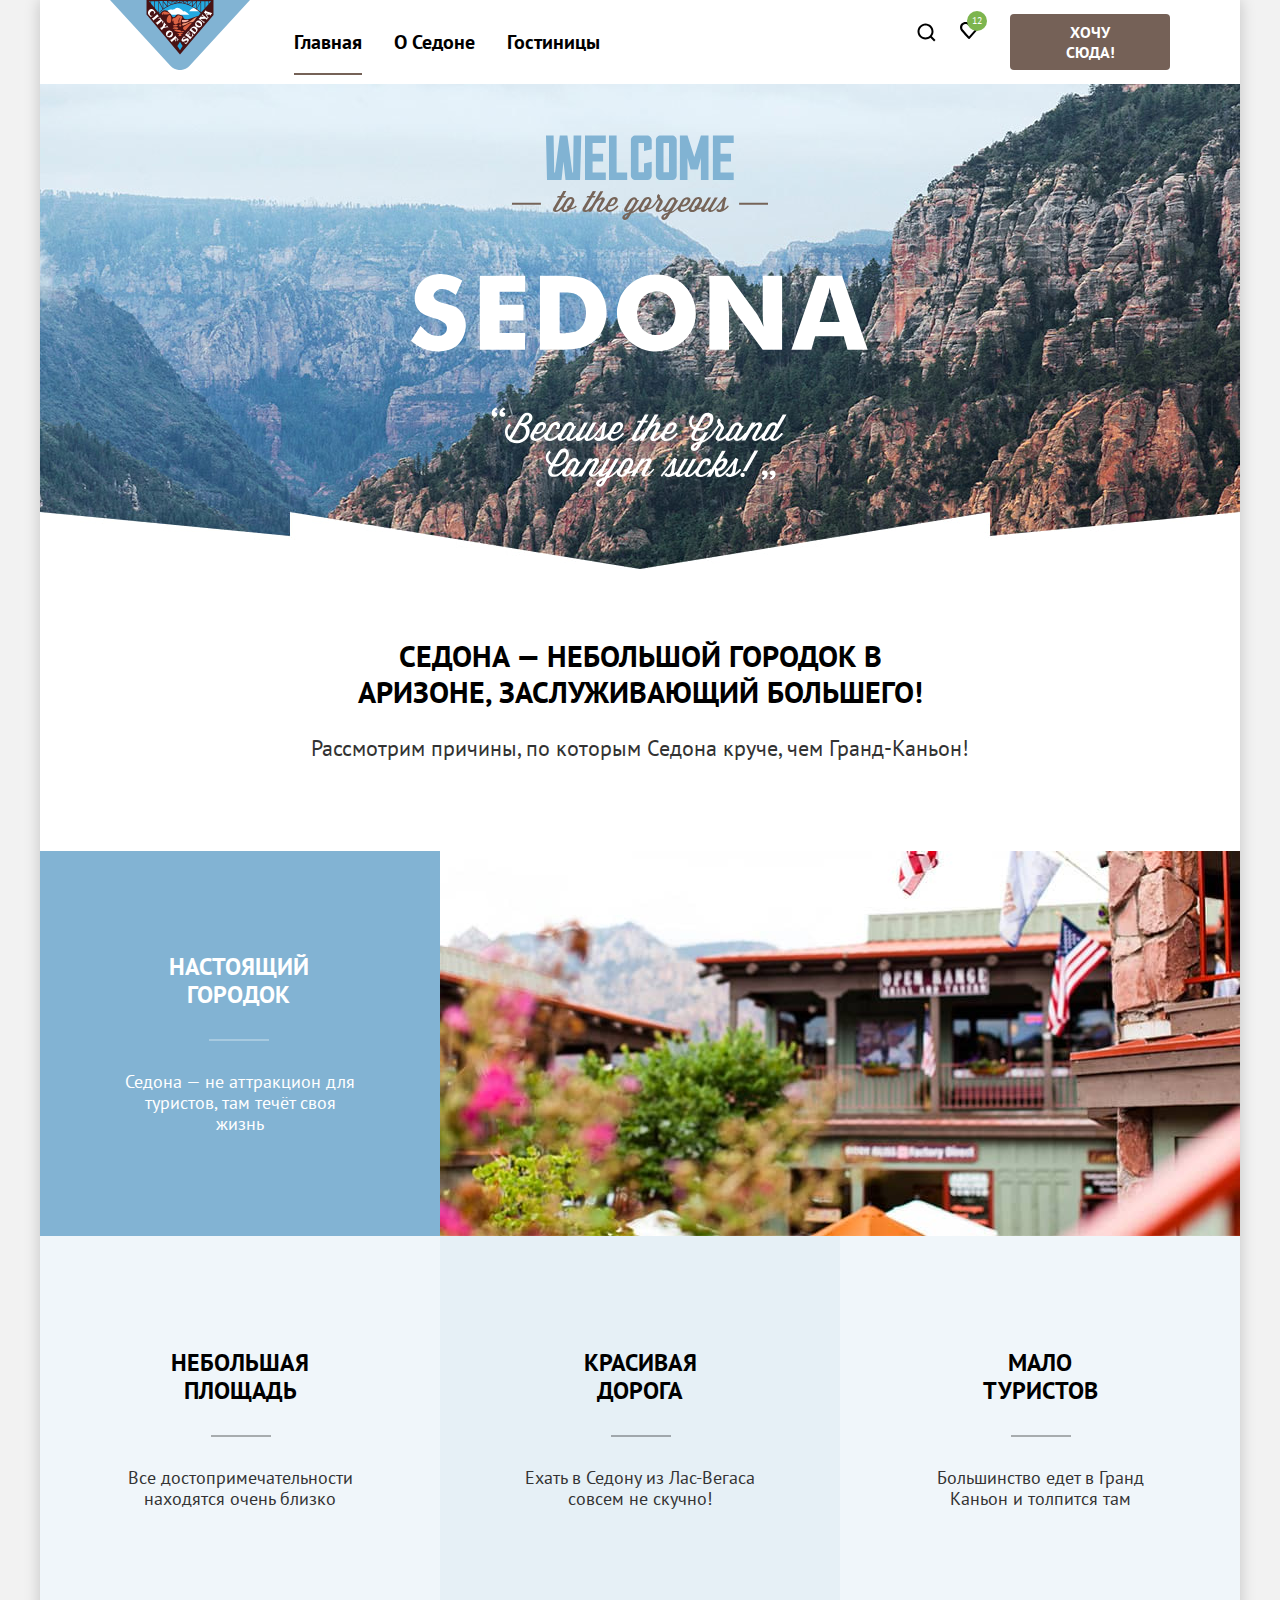
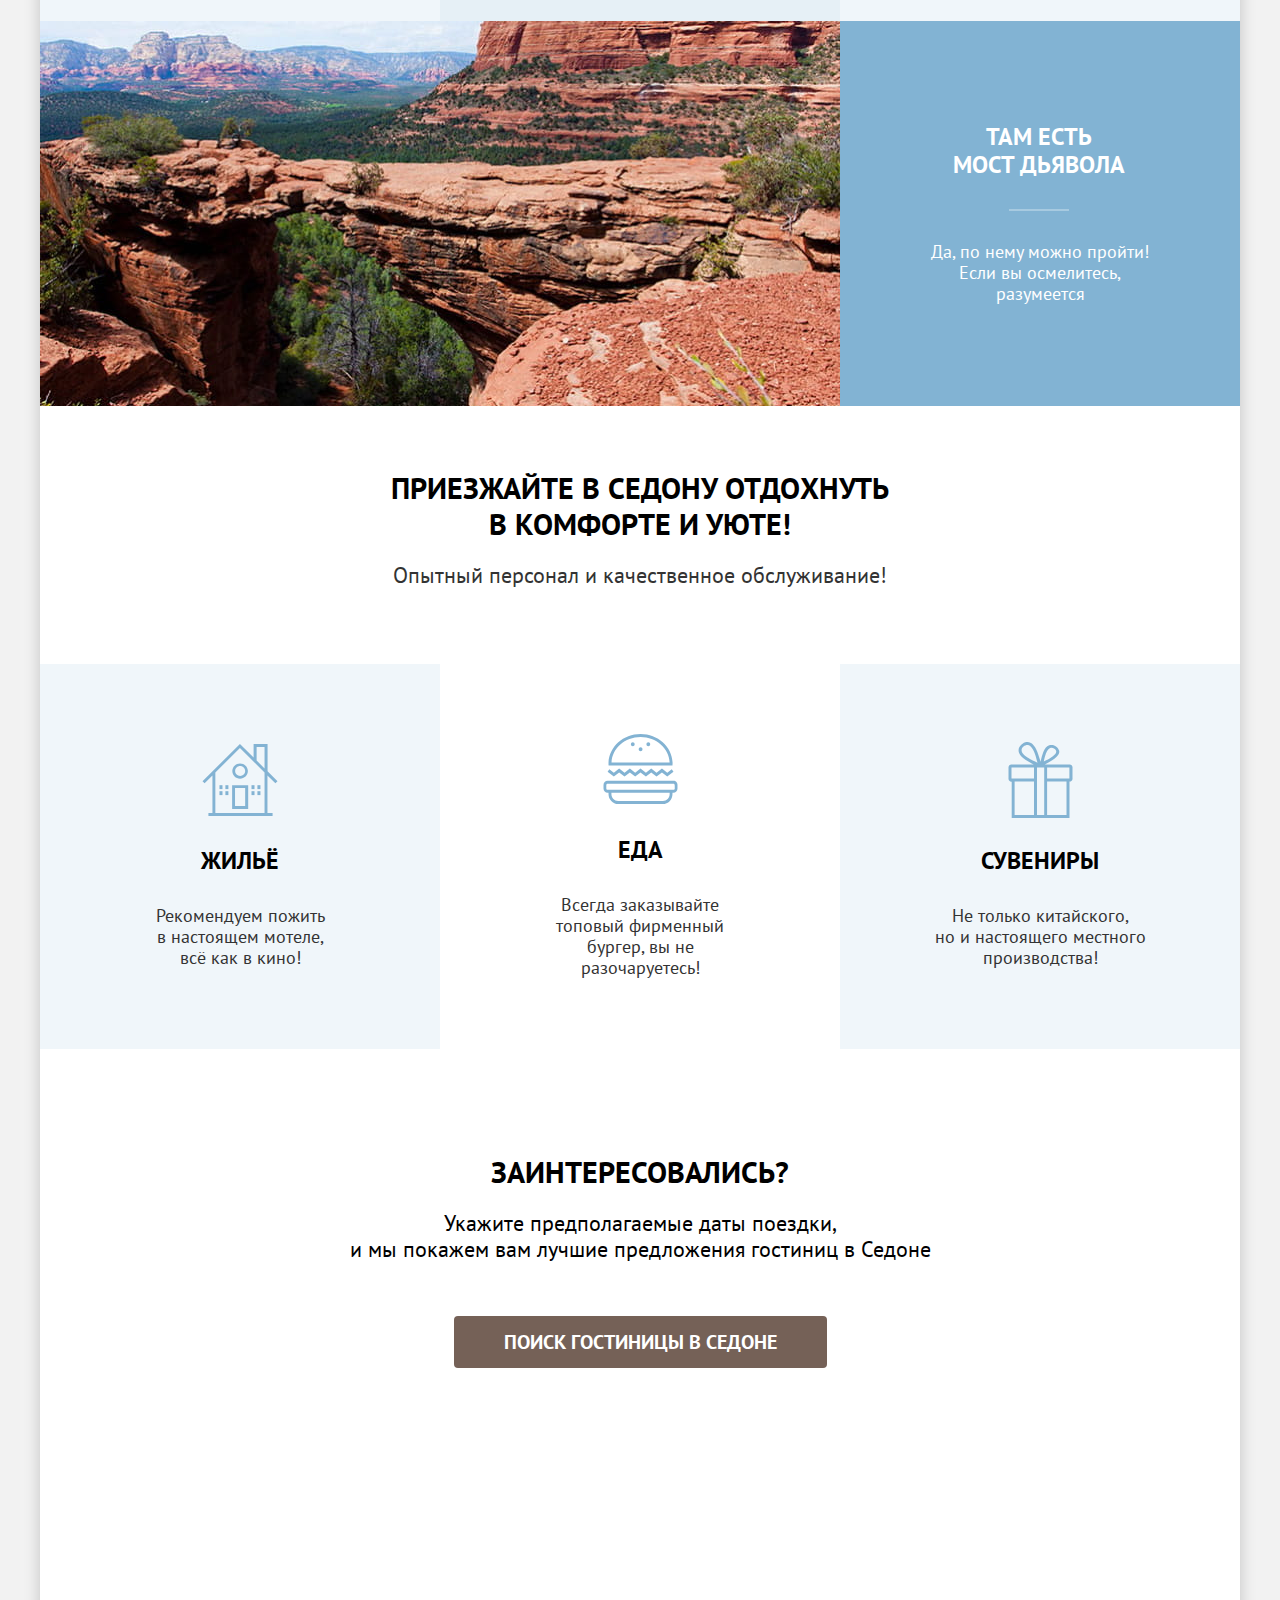
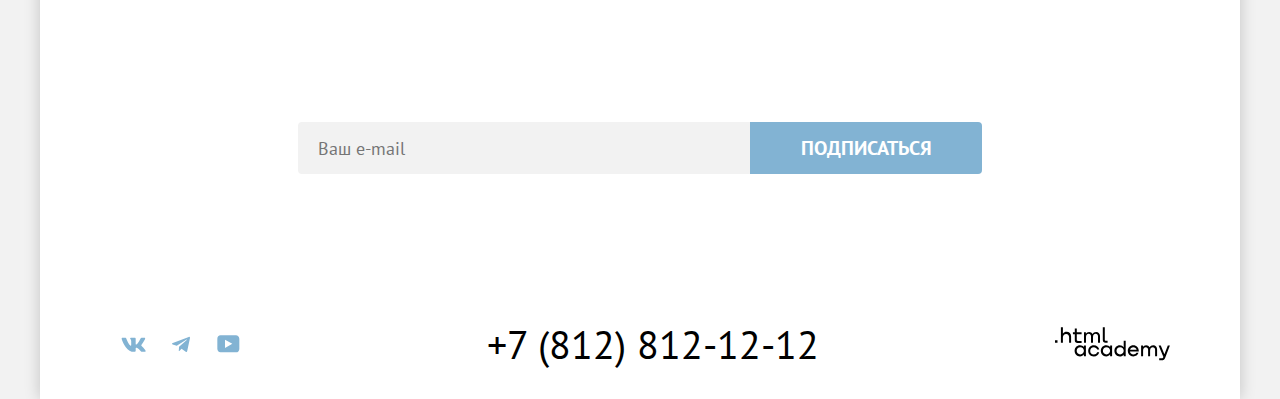
==== commit 3338a669: "Merge pull request #12 from SouLeha/master" ====
--- a/index.html
+++ b/index.html
@@ -4,10 +4,9 @@
   <head>
     <meta charset="utf-8">
     <title>SEDONA</title>
+    <link rel="icon" type="image/png" sizes="32x32" href="images/favicon-32x32.png">
     <link rel="stylesheet" href="styles/styles.css">
-    <link rel="icon" href="favicon.ico">
-
-  </head>
+     </head>
 
   <body>
     <div class="container">
@@ -51,7 +50,7 @@
               </a>
             </li>
           </ul>
-          <a class="button-link button-brown" href="#">Хочу сюда!<span class="visually-hidden">Хочу сюда!</span></a>
+          <a class="button-link-come-here" href="#">Хочу сюда!<span class="visually-hidden">Хочу сюда!</span></a>
         </nav>
       </header>
       <main class="main-container main-index">
@@ -77,6 +76,7 @@
               <h3 class="advantages-subtitle">Небольшая площадь</h3>
               <p class="advantages-description">Все достопримечательности находятся очень близко</p>
             </li>
+
             <li class="advantages-item advantages-item-center">
               <h3 class="advantages-subtitle">Красивая дорога</h3>
               <p class="advantages-description">Ехать в Седону из Лас-Вегаса совсем не скучно!</p>
@@ -141,7 +141,7 @@
             <form class="subscribes-newsletter-form" action="https://echo.htmlacademy.ru/" method="post">
               <label>
                 <span class="visually-hidden">email</span>
-                <input type="email" id="subscribes-email" name="subscribes-email" placeholder="Ваш e-mail"/>
+                <input type="email" id="subscribes-email" name="subscribes-email" placeholder="Ваш e-mail" />
               </label>
               <button class="subscribes-button" type="submit">Подписаться</button>
             </form>
@@ -209,9 +209,9 @@
           <h2 class="modal-title">Поиск Гостиницы в Седоне</h2>
           <form class="auth-form-date" action="https://echo.htmlacademy.ru/" method="post">
             <div class="field-group-date">
-              <label class="date">Дата Заезда:</label>
-              <input class="field-date date-start" type="text" id="date-start" placeholder="Укажите дату"
-                value="27 апреля 2020">
+              <label class="date" for="date-start">Дата Заезда:</label>
+              <input class="field-date date-start" type="text" id="date-start" name="date-start"
+                placeholder="Укажите дату" value="27 апреля 2020">
               <button class="date-button" type="button">
                 <svg class="date-icon" width="20" height="20" viewbox="0 0 20 20" fill="currentColor"
                   xmlns="http://www.w3.org/2000/svg">
@@ -227,8 +227,8 @@
               <span class="date-text-red">Мы не можем отправить вас в прошлое</span>
             </div>
             <div class="field-group-date">
-              <label class="date">Дата Выезда:</label>
-              <input class="field-date date-end" type="text" id="date-end" placeholder="Укажите дату"
+              <label class="date" for="date-end">Дата Выезда:</label>
+              <input class="field-date date-end" type="text" id="date-end" name="date-end" placeholder="Укажите дату"
                 value="1 сентября 2023">
               <button class="date-button" type="button">
                 <svg class="date-icon" width="20" height="20" viewbox="0 0 20 20" fill="currentColor"
--- a/styles/styles.css
+++ b/styles/styles.css
@@ -1,4 +1,3 @@
-
 @font-face {
   font-family: "PT Sans";
   font-style: normal;
@@ -34,8 +33,7 @@
 *,
 *::before,
 *::after {
-  -webkit-box-sizing: border-box;
-          box-sizing: border-box;
+  box-sizing: border-box;
 }
 
 html {
@@ -54,30 +52,25 @@
   background-color: rgba(242, 242, 242, 1);
 }
 
+img {
+  max-width: 100%;
+  object-fit: contain;
+}
+
 .container {
-  display: -webkit-box;
-  display: -ms-flexbox;
-  display: flex;
-  -webkit-box-orient: vertical;
-  -webkit-box-direction: normal;
-      -ms-flex-direction: column;
-          flex-direction: column;
+  display: flex;
+  flex-direction: column;
   min-height: 100%;
   margin: 0 auto;
   padding: 0;
   width: 1200px;
   background-color: #FFFFFF;
-  -webkit-box-shadow: 0 0 15px 0 #00000033;
-          box-shadow: 0 0 15px 0 #00000033;
-  -webkit-box-flex: 1;
-      -ms-flex-positive: 1;
-          flex-grow: 1;
+  box-shadow: 0 0 15px 0 #00000033;
+  flex-grow: 1;
 }
 
 .main-container {
-  -webkit-box-flex: 1;
-      -ms-flex-positive: 1;
-          flex-grow: 1;
+  flex-grow: 1;
 }
 
 .page-header {
@@ -95,15 +88,13 @@
   padding: 0;
   white-space: nowrap;
   -webkit-clip-path: inset(100%);
-          clip-path: inset(100%);
+  clip-path: inset(100%);
   clip: rect(0 0 0 0);
   overflow: hidden;
 }
 
 .navigation {
   position: relative;
-  display: -webkit-box;
-  display: -ms-flexbox;
   display: flex;
   margin: 0 auto;
   padding: 0 70px;
@@ -142,7 +133,7 @@
 .navigation-link-current::after {
   position: absolute;
   right: 16px;
-  bottom: 0;
+  bottom: -1px;
   left: 16px;
   height: 2px;
   background-color: rgba(117, 98, 87, 1);
@@ -150,8 +141,6 @@
 }
 
 .navigation-link-logo-sedona {
-  display: -webkit-box;
-  display: -ms-flexbox;
   display: flex;
   margin-bottom: -6px;
   z-index: 1;
@@ -172,31 +161,19 @@
 }
 
 .navigation-menu {
-  display: -webkit-box;
-  display: -ms-flexbox;
-  display: flex;
-  -webkit-box-pack: start;
-      -ms-flex-pack: start;
-          justify-content: start;
-  -ms-flex-wrap: wrap;
-      flex-wrap: wrap;
-  -webkit-box-align: center;
-      -ms-flex-align: center;
-          align-items: center;
+  display: flex;
+  justify-content: start;
+  flex-wrap: wrap;
+  align-items: center;
   max-width: 550px;
   margin: 0;
   margin-left: 28px;
 }
 
 .navigation-user {
-  display: -webkit-box;
-  display: -ms-flexbox;
-  display: flex;
-  -webkit-box-pack: end;
-      -ms-flex-pack: end;
-          justify-content: end;
-  -ms-flex-wrap: wrap;
-      flex-wrap: wrap;
+  display: flex;
+  justify-content: end;
+  flex-wrap: wrap;
   width: 160px;
   min-height: 64px;
   margin: 0;
@@ -206,12 +183,8 @@
 }
 
 .navigation-link-icon {
-  display: -webkit-box;
-  display: -ms-flexbox;
-  display: flex;
-  -webkit-box-align: center;
-      -ms-flex-align: center;
-          align-items: center;
+  display: flex;
+  align-items: center;
   color: #000000;
   min-width: 20px;
   min-height: 20px;
@@ -225,15 +198,9 @@
 }
 
 .text-favorites-icon {
-  display: -webkit-box;
-  display: -ms-flexbox;
-  display: flex;
-  -webkit-box-pack: center;
-      -ms-flex-pack: center;
-          justify-content: center;
-  -webkit-box-align: center;
-      -ms-flex-align: center;
-          align-items: center;
+  display: flex;
+  justify-content: center;
+  align-items: center;
   position: absolute;
   content: "";
   font-size: 10px;
@@ -299,8 +266,10 @@
 
 .button-brown {
   display: block;
-  width: 160px;
-  height: 36px;
+  max-width: 160px;
+  min-height: 36px;
+  align-items: center;
+  text-align: center;
   font-family: "PT Sans", sans-serif;
   font-size: 16px;
   line-height: 20px;
@@ -308,39 +277,54 @@
   color: #FFFFFF;
   background-color: #756157;
   border-radius: 4px;
+  border: none;
   text-transform: uppercase;
   text-decoration: none;
-}
-
-.button-link {
-  display: -webkit-box;
-  display: -ms-flexbox;
-  display: flex;
-  -webkit-box-pack: justify;
-      -ms-flex-pack: justify;
-          justify-content: space-between;
-  -webkit-box-align: center;
-      -ms-flex-align: center;
-          align-items: center;
+
+}
+
+.button-link-come-here {
+  display: flex;
+  flex-wrap: wrap;
+  align-items: center;
+  max-width: 160px;
+  min-height: 36px;
   padding: 8px 34px 8px 34px;
+  margin: 0;
   margin-top: 14px;
-
-}
-
-.button-brown:hover {
+  margin-bottom: 14px;
+  font-family: "PT Sans", sans-serif;
+  font-size: 16px;
+  line-height: 20px;
+  font-weight: 700;
+  color: #FFFFFF;
+  background-color: #756157;
+  border-radius: 4px;
+  border: none;
+  text-align: center;
+  text-transform: uppercase;
+  text-decoration: none;
+
+}
+
+.button-brown:hover,
+.button-link-come-here:hover {
   background-color: rgba(97, 80, 72, 1);
 }
 
-.button-brown:focus {
+.button-brown:focus,
+.button-link-come-here:focus {
   background-color: rgba(97, 80, 72, 1);
 }
 
-.button-brown:active {
+.button-brown:active,
+.button-link-come-here:active {
   background-color: rgba(117, 97, 87, 1);
   color: rgba(255, 255, 255, 0.3);
 }
 
-.button-brown:disabled {
+.button-brown:disabled,
+.button-link-come-here:disabled {
   background-color: rgba(229, 229, 229, 1);
 
 }
@@ -356,11 +340,8 @@
 }
 
 .advantages-list {
-  display: -webkit-box;
-  display: -ms-flexbox;
-  display: flex;
-  -ms-flex-wrap: wrap;
-      flex-wrap: wrap;
+  display: flex;
+  flex-wrap: wrap;
   margin: 0;
   margin-top: 90px;
   padding: 0;
@@ -368,12 +349,8 @@
 }
 
 .advantages-subject {
-  display: -webkit-box;
-  display: -ms-flexbox;
-  display: flex;
-  -webkit-box-pack: justify;
-      -ms-flex-pack: justify;
-          justify-content: space-between;
+  display: flex;
+  justify-content: space-between;
   margin: 0 auto;
   padding-bottom: 25px;
   width: 620px;
@@ -398,24 +375,23 @@
 
 .advantages-item-blue {
   position: relative;
-  display: -webkit-box;
-  display: -ms-flexbox;
-  display: flex;
-  -webkit-box-pack: justify;
-      -ms-flex-pack: justify;
-          justify-content: space-between;
+  display: flex;
+  justify-content: space-between;
   margin: 0 auto;
   padding: 0;
+
+}
+
+.advantages-photo-1,
+.advantages-photo-2 {
+  width: auto;
+  height: auto;
+  background-size: cover;
 }
 
 .advantages-container-blue {
-  display: -webkit-box;
-  display: -ms-flexbox;
-  display: flex;
-  -webkit-box-orient: vertical;
-  -webkit-box-direction: normal;
-      -ms-flex-direction: column;
-          flex-direction: column;
+  display: flex;
+  flex-direction: column;
   margin: 0;
   width: 400px;
   padding: 102px 85px;
@@ -424,12 +400,8 @@
 
 .advantages-title {
   position: relative;
-  display: -webkit-box;
-  display: -ms-flexbox;
-  display: flex;
-  -webkit-box-pack: center;
-      -ms-flex-pack: center;
-          justify-content: center;
+  display: flex;
+  justify-content: center;
   margin: 0;
   padding: 0 27.5px 30px 24.5px;
   font-size: 24px;
@@ -451,9 +423,7 @@
 .advantages-description-slogan {
   margin: 0;
   margin-top: 32px;
-  -webkit-box-align: center;
-      -ms-flex-align: center;
-          align-items: center;
+  align-items: center;
   font-family: "PT Sans", sans-serif;
   font-size: 18px;
   line-height: 21px;
@@ -463,18 +433,10 @@
 }
 
 .advantages-item {
-  display: -webkit-box;
-  display: -ms-flexbox;
-  display: flex;
-  -webkit-box-orient: vertical;
-  -webkit-box-direction: normal;
-      -ms-flex-direction: column;
-          flex-direction: column;
-  -webkit-box-align: center;
-      -ms-flex-align: center;
-          align-items: center;
-  -webkit-box-sizing: border-box;
-          box-sizing: border-box;
+  display: flex;
+  flex-direction: column;
+  align-items: center;
+  box-sizing: border-box;
   width: 400px;
   margin: 0;
   padding: 112.5px 85px;
@@ -519,31 +481,19 @@
 }
 
 .services-container {
-  display: -webkit-box;
-  display: -ms-flexbox;
   display: flex;
   max-width: 505px;
-  -webkit-box-orient: vertical;
-  -webkit-box-direction: normal;
-      -ms-flex-direction: column;
-          flex-direction: column;
-  -webkit-box-align: center;
-      -ms-flex-align: center;
-          align-items: center;
+  flex-direction: column;
+  align-items: center;
   margin: 0 auto;
   padding: 0;
 
 }
 
 .services-list {
-  display: -webkit-box;
-  display: -ms-flexbox;
-  display: flex;
-  -ms-flex-wrap: wrap;
-      flex-wrap: wrap;
-  -webkit-box-align: center;
-      -ms-flex-align: center;
-          align-items: center;
+  display: flex;
+  flex-wrap: wrap;
+  align-items: center;
   list-style: none;
   margin: 0;
   padding: 0;
@@ -644,12 +594,8 @@
 }
 
 .search-hotel {
-  display: -webkit-box;
-  display: -ms-flexbox;
-  display: flex;
-  -webkit-box-pack: center;
-      -ms-flex-pack: center;
-          justify-content: center;
+  display: flex;
+  justify-content: center;
   margin: 0;
   margin-top: 95px;
   text-align: center;
@@ -717,17 +663,13 @@
 }
 
 .subscribes {
-  display: -webkit-box;
-  display: -ms-flexbox;
   display: flex;
   margin: 0;
   margin-top: 96px;
   padding: 0;
   padding-top: 96px;
   padding-bottom: 105px;
-  -webkit-box-pack: center;
-      -ms-flex-pack: center;
-          justify-content: center;
+  justify-content: center;
   font-family: "PT Sans", sans-serif;
   font-size: 22px;
   line-height: 26px;
@@ -735,18 +677,15 @@
   color: #FFFFFF;
   text-align: center;
   background-image: url("../images/index/subscribe-background.jpg");
-  background-size: 100% auto;
   background-repeat: no-repeat;
+  width: auto;
+  height: auto;
+  background-size: cover;
 }
 
 .subscribes-container {
-  display: -webkit-box;
-  display: -ms-flexbox;
-  display: flex;
-  -webkit-box-orient: vertical;
-  -webkit-box-direction: normal;
-      -ms-flex-direction: column;
-          flex-direction: column;
+  display: flex;
+  flex-direction: column;
   width: 684px;
   margin: 0;
 }
@@ -767,19 +706,14 @@
 }
 
 .subscribes-newsletter-form {
-  display: -webkit-box;
-  display: -ms-flexbox;
-  display: flex;
-  -ms-flex-wrap: wrap;
-      flex-wrap: wrap;
+  display: flex;
+  flex-wrap: wrap;
   margin: 0;
   margin-top: 54px;
 
 }
 
 input[type="email"] {
-  display: -webkit-box;
-  display: -ms-flexbox;
   display: flex;
   width: 452px;
   height: 52px;
@@ -808,6 +742,7 @@
   font-size: 20px;
   line-height: 36px;
   font-weight: 700;
+  width: 232px;
   color: #FFFFFF;
   background-color: rgba(130, 179, 211, 1);
   background-size: 232px 52px;
@@ -837,12 +772,8 @@
 }
 
 .page-footer {
-  display: -webkit-box;
-  display: -ms-flexbox;
-  display: flex;
-  -webkit-box-pack: center;
-      -ms-flex-pack: center;
-          justify-content: center;
+  display: flex;
+  justify-content: center;
   margin: 0;
   margin-top: 45px;
   margin-bottom: 35px;
@@ -850,15 +781,9 @@
 }
 
 .footer-container {
-  display: -webkit-box;
-  display: -ms-flexbox;
-  display: flex;
-  -webkit-box-pack: justify;
-      -ms-flex-pack: justify;
-          justify-content: space-between;
-  -webkit-box-align: center;
-      -ms-flex-align: center;
-          align-items: center;
+  display: flex;
+  justify-content: space-between;
+  align-items: center;
   width: 100%;
   margin: 0;
   padding: 0;
@@ -866,29 +791,18 @@
 }
 
 .social-list {
-  display: -webkit-box;
-  display: -ms-flexbox;
-  display: flex;
-  -webkit-box-pack: justify;
-      -ms-flex-pack: justify;
-          justify-content: space-between;
-  -ms-flex-wrap: wrap;
-      flex-wrap: wrap;
+  display: flex;
+  flex-wrap: wrap;
   list-style-type: none;
+  max-width: 142px;
   margin: 0;
   padding: 0;
 }
 
 .button-social {
-  display: -webkit-box;
-  display: -ms-flexbox;
-  display: flex;
-  -webkit-box-pack: center;
-      -ms-flex-pack: center;
-          justify-content: center;
-  -webkit-box-align: center;
-      -ms-flex-align: center;
-          align-items: center;
+  display: flex;
+  justify-content: center;
+  align-items: center;
   padding: 0;
   margin: 0;
   width: 47.33px;
@@ -911,27 +825,15 @@
 
 
 .footer-phone {
-  display: -webkit-box;
-  display: -ms-flexbox;
-  display: flex;
-  -webkit-box-pack: center;
-      -ms-flex-pack: center;
-          justify-content: center;
-  -webkit-box-align: center;
-      -ms-flex-align: center;
-          align-items: center;
+  display: flex;
+  justify-content: center;
+  align-items: center;
 }
 
 .footer-phone-number {
-  display: -webkit-box;
-  display: -ms-flexbox;
-  display: flex;
-  -webkit-box-pack: center;
-      -ms-flex-pack: center;
-          justify-content: center;
-  -webkit-box-align: center;
-      -ms-flex-align: center;
-          align-items: center;
+  display: flex;
+  justify-content: center;
+  align-items: center;
   margin: 0;
   padding: 0;
   font-family: inherit;
@@ -941,7 +843,7 @@
   text-transform: uppercase;
   color: #000000;
   -webkit-text-decoration-line: none;
-          text-decoration-line: none;
+  text-decoration-line: none;
 }
 
 .footer-phone-number:hover {
@@ -1004,44 +906,31 @@
 }
 
 .breadcrumbs-list {
-  display: -webkit-box;
-  display: -ms-flexbox;
-  display: flex;
-  -ms-flex-wrap: wrap;
-      flex-wrap: wrap;
+  display: flex;
+  flex-wrap: wrap;
   margin: 0;
   padding: 0;
   width: 550px;
   list-style: none;
-  -webkit-box-pack: start;
-      -ms-flex-pack: start;
-          justify-content: start;
-  -webkit-box-align: center;
-      -ms-flex-align: center;
-          align-items: center;
+  justify-content: start;
+  align-items: center;
   margin-top: 8px;
 
 }
 
 .breadcrumbs-link {
-  display: -webkit-box;
-  display: -ms-flexbox;
   display: flex;
   font-size: 16px;
   line-height: 21px;
   color: #FFFFFF;
   -webkit-text-decoration-line: none;
-          text-decoration-line: none;
+  text-decoration-line: none;
 }
 
 .breadcrumbs-item {
   position: relative;
-  display: -webkit-box;
-  display: -ms-flexbox;
-  display: flex;
-  -webkit-box-align: center;
-      -ms-flex-align: center;
-          align-items: center;
+  display: flex;
+  align-items: center;
   margin-right: 10px;
 }
 
@@ -1069,37 +958,26 @@
 }
 
 .filter-search-infrastructure {
-  display: -webkit-box;
-  display: -ms-flexbox;
-  display: flex;
-  -webkit-box-pack: justify;
-      -ms-flex-pack: justify;
-          justify-content: space-between;
-  -ms-flex-wrap: wrap;
-      flex-wrap: wrap;
+  display: flex;
+  justify-content: space-between;
+  flex-wrap: wrap;
   width: 100%;
   color: #FFFFFF;
 
 }
 
 .filter-container {
-  display: -webkit-box;
-  display: -ms-flexbox;
-  display: flex;
-  -ms-flex-wrap: wrap;
-      flex-wrap: wrap;
+  display: flex;
+  flex-wrap: wrap;
   margin: 0;
   margin-top: 40px;
   padding: 0;
 }
 
 .infrastructure-group {
-  display: -webkit-box;
-  display: -ms-flexbox;
-  display: flex;
-  -ms-flex-wrap: wrap;
-      flex-wrap: wrap;
-  width: 150px;
+  display: flex;
+  flex-wrap: wrap;
+  max-width: 150px;
   margin: 0;
   padding: 0;
   border: none;
@@ -1107,12 +985,9 @@
 }
 
 .filter-search-type-house {
-  display: -webkit-box;
-  display: -ms-flexbox;
-  display: flex;
-  -ms-flex-wrap: wrap;
-      flex-wrap: wrap;
-  width: 150px;
+  display: flex;
+  flex-wrap: wrap;
+  max-width: 150px;
   margin: 0;
   padding: 0;
   border: none;
@@ -1123,18 +998,14 @@
   border: none;
   margin: 0 auto;
   padding: 0;
+  min-width: 288px;
   margin-right: 70px;
 
 }
 
 .filter-search-button {
-  display: -webkit-box;
-  display: -ms-flexbox;
-  display: flex;
-  -webkit-box-orient: vertical;
-  -webkit-box-direction: normal;
-      -ms-flex-direction: column;
-          flex-direction: column;
+  display: flex;
+  flex-direction: column;
   width: 191px;
   margin-top: 56px;
   margin-left: 0;
@@ -1241,6 +1112,10 @@
   padding-top: 16px;
 }
 
+.filter-search-price {
+  max-width: 300px;
+}
+
 .filter-price {
   list-style: none;
   padding: 0;
@@ -1249,8 +1124,6 @@
 }
 
 .price {
-  display: -webkit-box;
-  display: -ms-flexbox;
   display: flex;
 }
 
@@ -1264,8 +1137,7 @@
   font-size: 18px;
   line-height: 24px;
   border: none;
-  -webkit-box-sizing: border-box;
-          box-sizing: border-box;
+  box-sizing: border-box;
 }
 
 input[type=number]::-webkit-inner-spin-button,
@@ -1293,9 +1165,7 @@
   content: "от";
   top: 50%;
   right: 20px;
-  -webkit-transform: translateY(-50%);
-      -ms-transform: translateY(-50%);
-          transform: translateY(-50%);
+  transform: translateY(-50%);
   width: 18px;
   height: 24px;
   font-weight: 400;
@@ -1314,9 +1184,7 @@
   content: "до";
   top: 50%;
   right: 20px;
-  -webkit-transform: translateY(-50%);
-      -ms-transform: translateY(-50%);
-          transform: translateY(-50%);
+  transform: translateY(-50%);
   width: 18px;
   height: 24px;
   font-weight: 400;
@@ -1334,18 +1202,6 @@
   z-index: 1;
 }
 
-.price-from-field:focus:not(:-moz-placeholder-shown), .price-to-field:focus:not(:-moz-placeholder-shown) {
-  outline: 2px solid rgba(0, 0, 0, 1);
-  position: relative;
-  z-index: 1;
-}
-
-.price-from-field:focus:not(:-ms-input-placeholder), .price-to-field:focus:not(:-ms-input-placeholder) {
-  outline: 2px solid rgba(0, 0, 0, 1);
-  position: relative;
-  z-index: 1;
-}
-
 .price-from-field:focus:not(:placeholder-shown),
 .price-to-field:focus:not(:placeholder-shown) {
   outline: 2px solid rgba(0, 0, 0, 1);
@@ -1365,7 +1221,8 @@
   position: absolute;
   height: 4px;
   background-color: rgba(255, 255, 255, 1);
-  left: 0;
+  left: -10px;
+  width: 226px;
 }
 
 
@@ -1400,8 +1257,7 @@
 
 
 .button-blue {
-  -webkit-box-sizing: border-box;
-          box-sizing: border-box;
+  box-sizing: border-box;
   font-family: "PT Sans", sans-serif;
   font-size: 16px;
   line-height: 20px;
@@ -1415,18 +1271,15 @@
   text-transform: uppercase;
   text-decoration: none;
   cursor: pointer;
+
 }
 
 .button-submit {
   display: block;
-  -webkit-box-pack: center;
-      -ms-flex-pack: center;
-          justify-content: center;
-  -webkit-box-align: center;
-      -ms-flex-align: center;
-          align-items: center;
-  height: 36px;
-  width: 191px;
+  justify-content: center;
+  align-items: center;
+  min-height: 36px;
+  min-width: 191px;
 
 }
 
@@ -1449,16 +1302,11 @@
 
 .button-reset {
   display: block;
-  -webkit-box-pack: center;
-      -ms-flex-pack: center;
-          justify-content: center;
-  -webkit-box-align: center;
-      -ms-flex-align: center;
-          align-items: center;
+  justify-content: center;
+  align-items: center;
   height: 36px;
   width: 191px;
-  -webkit-box-sizing: border-box;
-          box-sizing: border-box;
+  box-sizing: border-box;
   font-family: "PT Sans", sans-serif;
   font-size: 16px;
   line-height: 20px;
@@ -1495,44 +1343,32 @@
 }
 
 .catalog-container {
-  display: -webkit-box;
-  display: -ms-flexbox;
-  display: flex;
-  -webkit-box-pack: justify;
-      -ms-flex-pack: justify;
-          justify-content: space-between;
+  display: flex;
+  justify-content: space-between;
   margin: 0 auto;
-  -webkit-box-sizing: border-box;
-          box-sizing: border-box;
+  box-sizing: border-box;
   margin-top: 50px;
   padding: 0 70px;
 }
 
 .catalog-control-view-list {
-  display: -webkit-box;
-  display: -ms-flexbox;
-  display: flex;
+  display: flex;
+  flex-wrap: wrap;
   -webkit-box-pack: justify;
-      -ms-flex-pack: justify;
-          justify-content: space-between;
-  width: 160px;
+  -ms-flex-pack: justify;
+  max-width: 160px;
   margin: 0;
   padding: 0;
   list-style: none;
-  -webkit-box-sizing: border-box;
-          box-sizing: border-box;
+  box-sizing: border-box;
 }
 
 .catalog-title {
   font-size: 30px;
   line-height: 36px;
   text-transform: uppercase;
-  display: -webkit-box;
-  display: -ms-flexbox;
-  display: flex;
-  -webkit-box-align: center;
-      -ms-flex-align: center;
-          align-items: center;
+  display: flex;
+  align-items: center;
   color: #000000;
   background-color: #FFFFFF;
   margin: 0;
@@ -1541,8 +1377,6 @@
 }
 
 .catalog-control {
-  display: -webkit-box;
-  display: -ms-flexbox;
   display: flex;
   width: 292px;
   height: 49px;
@@ -1550,8 +1384,7 @@
   line-height: 21px;
   font-family: inherit;
   -webkit-appearance: none;
-     -moz-appearance: none;
-          appearance: none;
+  appearance: none;
   color: #333333;
   border: 2px solid #e5e5e5;
   border-radius: 4px;
@@ -1633,9 +1466,7 @@
 
 /* --------------------------------------Каталог и карточки на гридах----------------------------------------------------------------------- */
 .hotel-card-list {
-  display: -ms-grid;
   display: grid;
-  -ms-grid-columns: 340px 20px 340px 20px 340px;
   grid-template-columns: 340px 340px 340px;
   gap: 20px;
   margin: 40px 70px;
@@ -1644,9 +1475,7 @@
 }
 
 .hotel-card-item {
-  display: -ms-grid;
   display: grid;
-  -ms-grid-columns: 140px 20px 140px;
   grid-template-columns: repeat(2, 140px);
   gap: 16px 20px;
   border: 1px solid #E6E6E6;
@@ -1659,7 +1488,7 @@
   margin: 0;
   color: #000000;
   -webkit-text-decoration-line: none;
-          text-decoration-line: none;
+  text-decoration-line: none;
   padding: 0;
 }
 
@@ -1674,53 +1503,26 @@
 }
 
 .button-hotel-card-link {
-  display: -ms-grid;
-  display: grid;
-  -webkit-box-align: center;
-      -ms-flex-align: center;
-          align-items: center;
-  text-align: center;
-  -webkit-box-sizing: border-box;
-          box-sizing: border-box;
-  width: 140px;
-  height: 36px;
-  border: none;
-  text-transform: uppercase;
-  text-decoration: none;
-}
+  box-sizing: border-box;
+  max-width: 140px;
+  min-height: 36px;
+  padding: 8px 26px;
+}
+
 
 .hotel-card-button {
   padding: 8px 20px;
-  font-family: inherit;
+  align-items: center;
   text-align: center;
-  width: 140px;
-  height: 36px;
-  font-size: 16px;
-  line-height: 20px;
-  font-weight: 700;
-  color: #FFFFFF;
-  background-color: #82B3D3;
-  border-radius: 4px;
-  border: none;
-  text-transform: uppercase;
-  text-decoration: none;
+  max-width: 140px;
+  min-height: 36px;
 }
 
 .button-green-select {
   padding: 8px 18px;
-  font-family: inherit;
-  text-align: center;
-  width: 140px;
-  height: 36px;
-  font-size: 16px;
-  line-height: 20px;
-  font-weight: 700;
   color: #FFFFFF;
   background-color: rgba(125, 181, 79, 1);
-  border-radius: 4px;
-  border: none;
-  text-transform: uppercase;
-  text-decoration: none;
+
 }
 
 .button-green-select:hover {
@@ -1751,22 +1553,17 @@
 }
 
 .hotel-card-type {
-  -ms-grid-column-align: start;
-      justify-self: start;
+  justify-self: start;
 }
 
 .hotel-card-price {
-  -ms-grid-column-align: end;
-      justify-self: end;
+  justify-self: end;
 }
 
 .hotel-card-rating-star {
-  display: -ms-grid;
   display: grid;
-  -ms-grid-columns: 24px 24px 24px 24px;
   grid-template-columns: 24px 24px 24px 24px;
-  -ms-grid-row-align: center;
-      align-self: center;
+  align-self: center;
   justify-self: flex-start;
   padding: 0;
   margin: 0;
@@ -1782,14 +1579,12 @@
 }
 
 .hotel-card-rating {
-  display: -ms-grid;
   display: grid;
-  -webkit-box-align: center;
-      -ms-flex-align: center;
-          align-items: center;
+  flex-wrap: wrap;
+  align-items: center;
   text-align: center;
-  width: 140px;
-  height: 36px;
+  max-width: 140px;
+  min-height: 36px;
   font-family: "PT Sans", sans-serif;
   font-size: 16px;
   line-height: 20px;
@@ -1803,14 +1598,9 @@
 
 /*----------------------------------Пагинация------------------------------------*/
 .pagination-list {
-  display: -webkit-box;
-  display: -ms-flexbox;
-  display: flex;
-  -ms-flex-wrap: wrap;
-      flex-wrap: wrap;
-  -webkit-box-pack: start;
-      -ms-flex-pack: start;
-          justify-content: start;
+  display: flex;
+  flex-wrap: wrap;
+  justify-content: start;
   list-style: none;
   margin: 0;
   padding: 0;
@@ -1819,48 +1609,37 @@
   margin-bottom: 60px;
   padding-top: 40px;
   border-top: 1px solid rgba(230, 230, 230, 1);
-  width: 1060px;
+  max-width: 1060px;
+}
+
+.pagination-item {
+  margin-bottom: 8px;
 }
 
 .pagination-item:not(:first-child) {
   margin-left: 8px;
- }
+}
 
 .pagination-link-hidden-pages {
-  display: -webkit-box;
-  display: -ms-flexbox;
-  display: flex;
-  -webkit-box-pack: center;
-      -ms-flex-pack: center;
-          justify-content: center;
-  -webkit-box-align: center;
-      -ms-flex-align: center;
-          align-items: center;
-  font-size: 20px;
-  line-height: 36px;
-  font-weight: 700;
+
+  display: block;
+
+  font-size: 22px;
+  line-height: 26px;
+  font-weight: 400;
   color: #000000;
   background-color: #FFFFFF;
-  background-size: 60px 60px;
-  background-repeat: no-repeat;
   text-decoration: none;
   text-transform: none;
-  width: 60px;
-  height: 60px;
-  padding: 0;
+  border: none;
+  max-width: 60px;
+  min-height: 60px;
+  padding: 15px 22px;
   margin: 0;
 }
 
 .pagination-link {
-  display: -webkit-box;
-  display: -ms-flexbox;
-  display: flex;
-  -webkit-box-pack: center;
-      -ms-flex-pack: center;
-          justify-content: center;
-  -webkit-box-align: center;
-      -ms-flex-align: center;
-          align-items: center;
+  display: block;
   font-size: 20px;
   line-height: 36px;
   font-weight: 700;
@@ -1868,21 +1647,22 @@
   background-color: rgba(130, 179, 211, 1);
   text-decoration: none;
   text-transform: none;
+  border: none;
   border-radius: 4px;
-  width: 60px;
-  height: 60px;
-  padding: 0;
+  max-width: 60px;
+  min-height: 60px;
+  padding: 10px 25px;
   margin: 0;
 }
 
 .pagination-link:hover {
   background-color: rgba(104, 162, 202, 1);
-  border: 1px solid rgba(130, 179, 211, 1);
+  outline: 1px solid rgba(130, 179, 211, 1);
 }
 
 .pagination-link:focus {
   background-color: rgba(104, 162, 202, 1);
-  border: 1px solid rgba(130, 179, 211, 1);
+  outline: 1px solid rgba(130, 179, 211, 1);
 }
 
 .pagination-link:active {
@@ -1891,15 +1671,7 @@
 }
 
 .pagination-current {
-  display: -webkit-box;
-  display: -ms-flexbox;
-  display: flex;
-  -webkit-box-pack: center;
-      -ms-flex-pack: center;
-          justify-content: center;
-  -webkit-box-align: center;
-      -ms-flex-align: center;
-          align-items: center;
+  display: block;
   font-size: 20px;
   line-height: 36px;
   font-weight: 700;
@@ -1907,10 +1679,16 @@
   background-color: rgba(242, 242, 242, 1);
   text-decoration: none;
   text-transform: none;
-  width: 60px;
-  height: 60px;
-  padding: 0;
-  margin: 0;
+  border: none;
+  max-width: 60px;
+  min-height: 60px;
+  padding: 10px 24px;
+  margin: 0;
+}
+
+.last-page {
+  padding-left: 18.5px;
+  padding-right: 18.5px;
 }
 
 .pagination-current:hover {
@@ -1930,12 +1708,8 @@
 
 /*----------------------------------Подписаться-Каталог------------------------------------*/
 .subscribes-catalog {
-  display: -webkit-box;
-  display: -ms-flexbox;
-  display: flex;
-  -webkit-box-pack: center;
-      -ms-flex-pack: center;
-          justify-content: center;
+  display: flex;
+  justify-content: center;
   font-family: "PT Sans", sans-serif;
   font-size: 22px;
   line-height: 26px;
@@ -1947,7 +1721,7 @@
   background-repeat: no-repeat;
   padding: 0;
   margin: 0;
-  margin-top: 156px;
+  margin-top: 148px;
   padding-bottom: 104px;
 }
 
@@ -1966,7 +1740,6 @@
 }
 
 .modal-container {
-  display: -ms-grid;
   display: grid;
   position: fixed;
   top: 0;
@@ -1978,7 +1751,7 @@
 }
 
 .modal-container-close {
-  /* display: none; */
+  display: none;
 }
 
 .modal {
@@ -2026,20 +1799,14 @@
 }
 
 .date {
-  display: -webkit-box;
-  display: -ms-flexbox;
   display: flex;
   margin: 0;
   font-family: "PT Sans", sans-serif;
   font-size: 20px;
   line-height: 24px;
   font-weight: 700;
-  -webkit-box-align: center;
-      -ms-flex-align: center;
-          align-items: center;
-  -webkit-box-pack: center;
-      -ms-flex-pack: center;
-          justify-content: center;
+  align-items: center;
+  justify-content: center;
 }
 
 .modal-title {
@@ -2054,25 +1821,16 @@
 }
 
 .auth-form-date {
-  display: -webkit-box;
-  display: -ms-flexbox;
-  display: flex;
-  -webkit-box-orient: vertical;
-  -webkit-box-direction: normal;
-      -ms-flex-direction: column;
-          flex-direction: column;
-  -webkit-box-pack: justify;
-      -ms-flex-pack: justify;
-          justify-content: space-between;
+  display: flex;
+  flex-direction: column;
+  justify-content: space-between;
   margin: 0;
   margin-top: 64px;
   padding: 0;
 }
 
 .field-group-date {
-  display: -ms-grid;
   display: grid;
-  -ms-grid-columns: 137px 1fr 60px;
   grid-template-columns: 137px 1fr 60px;
   margin-bottom: 23px;
   row-gap: 4px;
@@ -2098,8 +1856,7 @@
   border: none;
   border-radius: 4px;
   padding: 12px 80px 12px 20px;
-  -webkit-box-sizing: border-box;
-          box-sizing: border-box;
+  box-sizing: border-box;
 }
 
 .date-end {
@@ -2118,8 +1875,7 @@
   border: none;
   border-radius: 4px;
   padding: 12px 80px 12px 20px;
-  -webkit-box-sizing: border-box;
-          box-sizing: border-box;
+  box-sizing: border-box;
 }
 
 .field-date:hover {
@@ -2129,18 +1885,6 @@
 .field-date:focus {
   background-color: rgba(242, 242, 242, 1);
   outline: 3px solid rgba(130, 179, 211, 1);
-
-}
-
-.field-date:focus:not(:-moz-placeholder-shown) {
-  outline: 2px solid rgba(0, 0, 0, 1);
-
-
-}
-
-.field-date:focus:not(:-ms-input-placeholder) {
-  outline: 2px solid rgba(0, 0, 0, 1);
-
 
 }
 
@@ -2162,10 +1906,8 @@
   -ms-grid-row: 1;
   -ms-grid-row-span: 1;
   grid-row: 1/2;
-  -ms-grid-row-align: center;
-      align-self: center;
-  -ms-grid-column-align: center;
-      justify-self: center;
+  align-self: center;
+  justify-self: center;
   border: none;
   border-radius: 0 4px 4px 0;
   background-color: rgba(242, 242, 242, 0);
@@ -2192,7 +1934,6 @@
   -ms-grid-column: 2;
   -ms-grid-column-span: 2;
   grid-column: 2/4;
-  -ms-grid-row: 2;
   grid-row: 2/2;
   padding-left: 20px;
   font-family: inherit;
@@ -2207,7 +1948,6 @@
   -ms-grid-column: 2;
   -ms-grid-column-span: 2;
   grid-column: 2/4;
-  -ms-grid-row: 2;
   grid-row: 2/2;
   padding-left: 20px;
   font-family: inherit;
@@ -2219,8 +1959,6 @@
 }
 
 .auth-form-age {
-  display: -webkit-box;
-  display: -ms-flexbox;
   display: flex;
   margin: 0;
   margin-bottom: 48px;
@@ -2228,12 +1966,8 @@
 }
 
 .field-group-age {
-  display: -webkit-box;
-  display: -ms-flexbox;
-  display: flex;
-  -webkit-box-align: center;
-      -ms-flex-align: center;
-          align-items: center;
+  display: flex;
+  align-items: center;
   margin: 0;
 }
 
@@ -2249,12 +1983,8 @@
 }
 
 .wrapper-adults {
-  display: -webkit-box;
-  display: -ms-flexbox;
-  display: flex;
-  -webkit-box-align: center;
-      -ms-flex-align: center;
-          align-items: center;
+  display: flex;
+  align-items: center;
   border-radius: 4px;
   border: none;
   background-color: rgba(242, 242, 242, 1);
@@ -2262,12 +1992,8 @@
 }
 
 .wrapper-children {
-  display: -webkit-box;
-  display: -ms-flexbox;
-  display: flex;
-  -webkit-box-align: center;
-      -ms-flex-align: center;
-          align-items: center;
+  display: flex;
+  align-items: center;
   border-radius: 4px;
   border: none;
   background-color: rgba(242, 242, 242, 1);
@@ -2275,13 +2001,8 @@
 }
 
 .children {
-  display: -webkit-box;
-  display: -ms-flexbox;
-  display: flex;
-  -webkit-box-orient: horizontal;
-  -webkit-box-direction: normal;
-      -ms-flex-direction: row;
-          flex-direction: row;
+  display: flex;
+  flex-direction: row;
   position: relative;
   font-family: "PT Sans", sans-serif;
   font-size: 20px;
@@ -2350,15 +2071,9 @@
 .tooltip-icon {
   position: absolute;
   content: "";
-  display: -webkit-box;
-  display: -ms-flexbox;
-  display: flex;
-  -webkit-box-pack: center;
-      -ms-flex-pack: center;
-          justify-content: center;
-  -webkit-box-align: center;
-      -ms-flex-align: center;
-          align-items: center;
+  display: flex;
+  justify-content: center;
+  align-items: center;
   width: 2px;
   height: 12px;
   left: 12px;
@@ -2386,9 +2101,7 @@
   content: "";
   top: 100%;
   right: 50%;
-  -webkit-transform: translateX(50%);
-      -ms-transform: translateX(50%);
-          transform: translateX(50%);
+  transform: translateX(50%);
   /* display: none; */
 }
 
@@ -2397,14 +2110,12 @@
   content: "";
   top: -14px;
   left: 50%;
-  -webkit-transform: translateX(-50%);
-      -ms-transform: translateX(-50%);
-          transform: translateX(-50%);
+  transform: translateX(-50%);
   background-color: #242424;
   width: 19px;
   height: 16px;
   -webkit-clip-path: polygon(50% 25%, 0% 100%, 100% 100%);
-          clip-path: polygon(50% 25%, 0% 100%, 100% 100%);
+  clip-path: polygon(50% 25%, 0% 100%, 100% 100%);
 
 }
 
@@ -2440,15 +2151,11 @@
 }
 
 .button-plus::after {
-  -webkit-transform: translate(-50%, -50%);
-      -ms-transform: translate(-50%, -50%);
-          transform: translate(-50%, -50%);
+  transform: translate(-50%, -50%);
 }
 
 .button-plus::before {
-  -webkit-transform: translate(-50%, -50%) rotate(90deg);
-      -ms-transform: translate(-50%, -50%) rotate(90deg);
-          transform: translate(-50%, -50%) rotate(90deg);
+  transform: translate(-50%, -50%) rotate(90deg);
 }
 
 .button-plus:hover::before,
@@ -2472,9 +2179,7 @@
 }
 
 .button-minus::after {
-  -webkit-transform: translate(-50%, -50%);
-      -ms-transform: translate(-50%, -50%);
-          transform: translate(-50%, -50%);
+  transform: translate(-50%, -50%);
 }
 
 
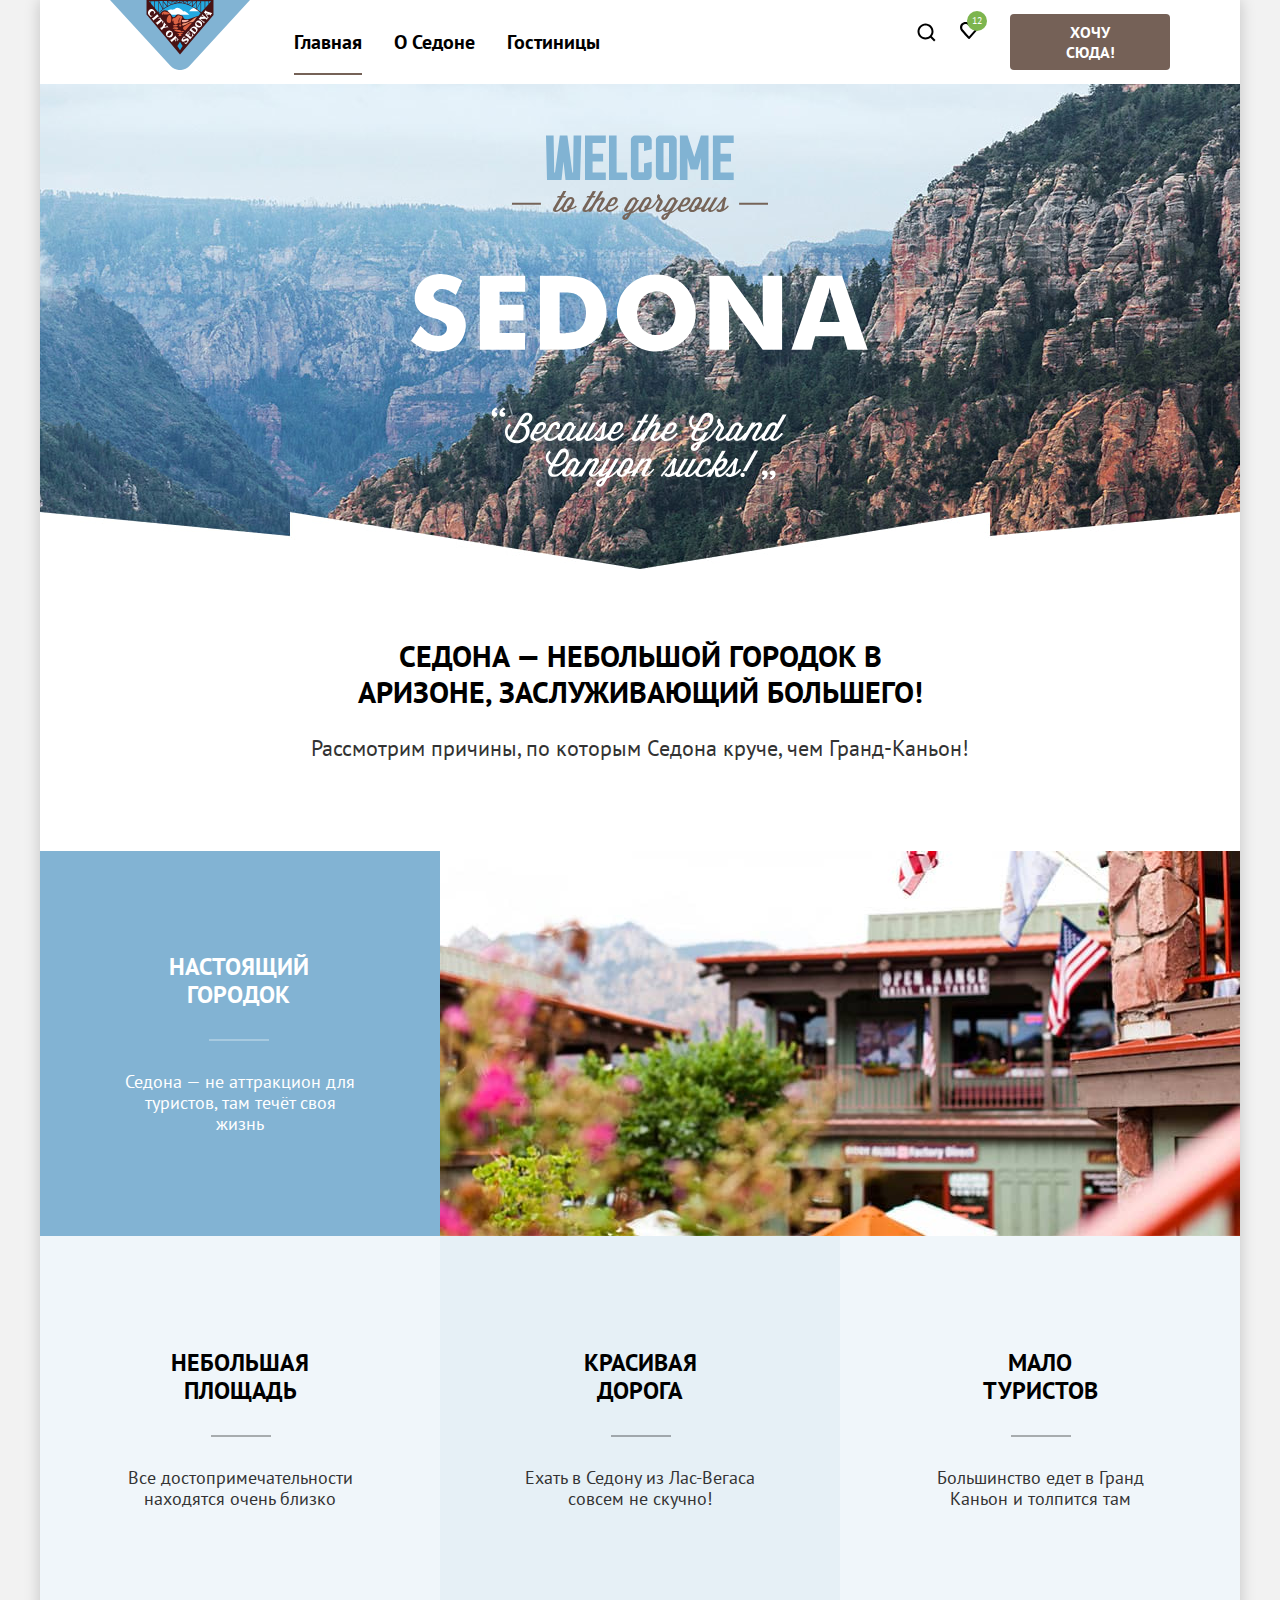
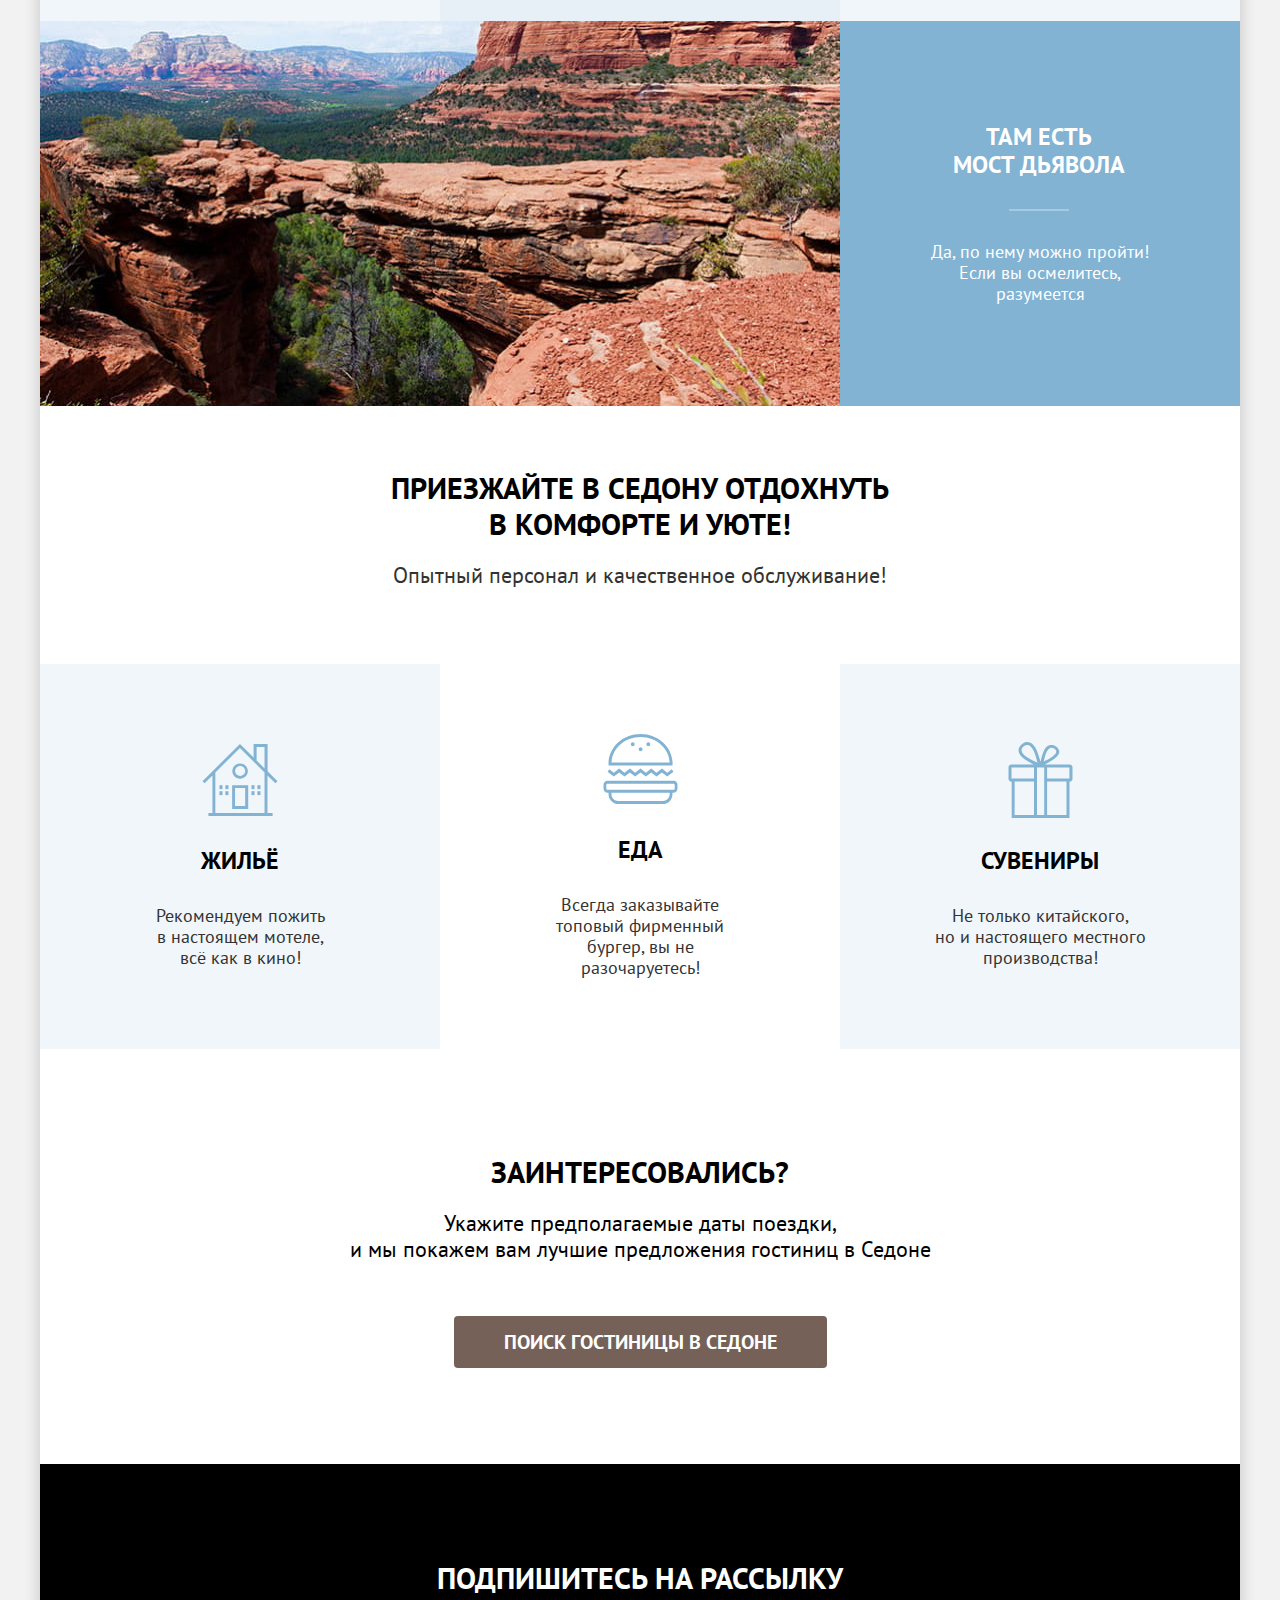
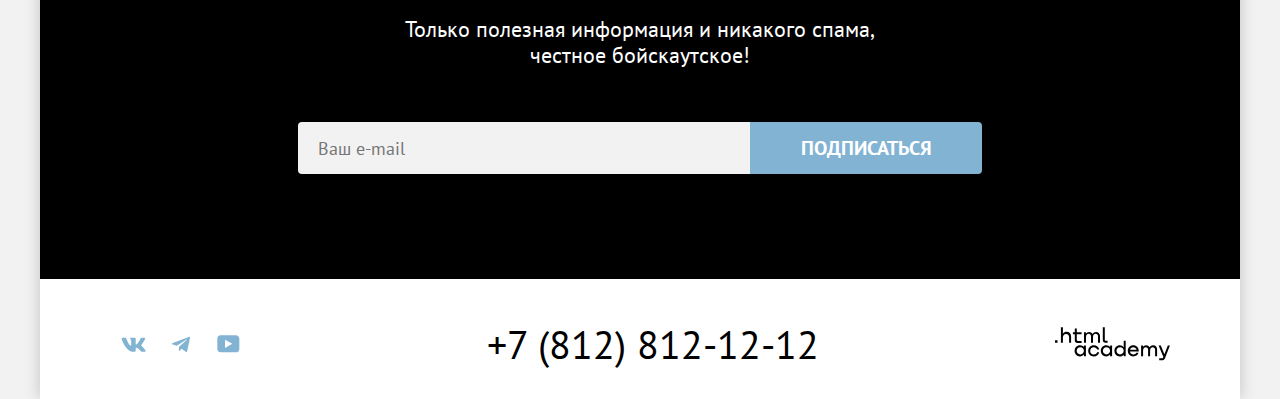
==== commit dc71309b: "Крайние исправление Предзащита" ====
--- a/index.html
+++ b/index.html
@@ -6,19 +6,19 @@
     <title>SEDONA</title>
     <link rel="icon" type="image/png" sizes="32x32" href="images/favicon-32x32.png">
     <link rel="stylesheet" href="styles/styles.css">
-     </head>
+  </head>
 
   <body>
     <div class="container">
       <header class="page-header">
         <nav class="navigation">
-          <a class="navigation-link-logo-sedona" href="#">
+          <a class="navigation-link-logo-sedona" href="index.html">
             <img class="navigation-logo-sedona" src="images/index/logo-sedona.svg" width="140" height="70"
               alt="Логотип Седона">
           </a>
           <ul class="navigation-list navigation-menu">
             <li class="navigation-item">
-              <a class="navigation-link navigation-link-current" href="index.html">Главная</a>
+              <a class="navigation-link navigation-link-current disabled">Главная</a>
             </li>
             <li class="navigation-item">
               <a class="navigation-link" href="#">О Седоне</a>
@@ -155,8 +155,8 @@
             <ul class="social-list">
               <li class="footer-social-item">
                 <a class="button-social" href="https://vk.com/htmlacademy">
-                  <svg class="footer-social" width="25" height="15" viewbox="0 0 25 15" fill="currentColor"
-                    xmlns="http://www.w3.org/2000/svg">
+                  <svg class="footer-social" aria-hidden="true" width="25" height="15" viewbox="0 0 25 15"
+                    fill="currentColor" xmlns="http://www.w3.org/2000/svg">
                     <path fill-rule="evenodd" clip-rule="evenodd"
                       d="M24.1164 1.80445C24.2824 1.25845 24.1164 0.856445 23.3214 0.856445H20.6964C20.0284 0.856445 19.7204 1.20345 19.5534 1.58645C19.5534 1.58645 18.2184 4.78245 16.3274 6.85845C15.7154 7.46045 15.4374 7.65145 15.1034 7.65145C14.9364 7.65145 14.6854 7.46045 14.6854 6.91345V1.80445C14.6854 1.14845 14.5014 0.856445 13.9454 0.856445H9.81738C9.40038 0.856445 9.14938 1.16045 9.14938 1.44945C9.14938 2.07045 10.0954 2.21445 10.1924 3.96245V7.76045C10.1924 8.59345 10.0394 8.74444 9.70538 8.74444C8.81538 8.74444 6.65038 5.53345 5.36538 1.85945C5.11638 1.14445 4.86438 0.856445 4.19338 0.856445H1.56638C0.816382 0.856445 0.666382 1.20345 0.666382 1.58645C0.666382 2.26845 1.55638 5.65645 4.81138 10.1374C6.98138 13.1974 10.0364 14.8564 12.8194 14.8564C14.4884 14.8564 14.6944 14.4884 14.6944 13.8534V11.5404C14.6944 10.8034 14.8524 10.6564 15.3814 10.6564C15.7714 10.6564 16.4384 10.8484 17.9964 12.3234C19.7764 14.0724 20.0694 14.8564 21.0714 14.8564H23.6964C24.4464 14.8564 24.8224 14.4884 24.6064 13.7604C24.3684 13.0364 23.5184 11.9854 22.3914 10.7384C21.7794 10.0284 20.8614 9.26345 20.5824 8.88045C20.1934 8.38945 20.3044 8.17044 20.5824 7.73345C20.5824 7.73345 23.7824 3.30745 24.1154 1.80445H24.1164Z" />
                   </svg>
@@ -165,8 +165,8 @@
               </li>
               <li class="footer-social-item">
                 <a class="button-social" href="https://t.me/htmlacademy">
-                  <svg class="footer-social" width="18" height="17" viewbox="0 0 18 17" fill="currentColor"
-                    xmlns="http://www.w3.org/2000/svg">
+                  <svg class="footer-social" aria-hidden="true" width="18" height="17" viewbox="0 0 18 17"
+                    fill="currentColor" xmlns="http://www.w3.org/2000/svg">
                     <path
                       d="M16.785 0.955705L0.840489 7.1042C-0.247661 7.54126 -0.241365 8.14828 0.640845 8.41897L4.73445 9.69597L14.2058 3.72014C14.6537 3.44766 15.0629 3.59424 14.7265 3.89281L7.05283 10.8183H7.05103L7.05283 10.8192L6.77045 15.0387C7.18413 15.0387 7.36669 14.8489 7.59871 14.625L9.58705 12.6915L13.7229 15.7464C14.4855 16.1664 15.0332 15.9506 15.2229 15.0405L17.9379 2.2453C18.2158 1.13107 17.5126 0.626562 16.785 0.955705Z" />
                   </svg>
@@ -175,8 +175,8 @@
               </li>
               <li class="footer-social-item">
                 <a class="button-social" href="https://www.youtube.com/user/htmlacademy.ru">
-                  <svg class="footer-social" width="23" height="18" viewbox="0 0 23 18" fill="currentColor"
-                    xmlns="http://www.w3.org/2000/svg">
+                  <svg class="footer-social" aria-hidden="true" width="23" height="18" viewbox="0 0 23 18"
+                    fill="currentColor" xmlns="http://www.w3.org/2000/svg">
                     <path
                       d="M18.9402 0.356445H3.50738C1.64668 0.356445 0.333252 1.9502 0.333252 3.75645V13.8502C0.333252 15.7627 1.64668 17.3564 3.50738 17.3564H19.1591C20.8009 17.3564 22.3333 15.7627 22.3333 13.9564V3.75645C22.1143 1.9502 20.8009 0.356445 18.9402 0.356445ZM7.99494 12.8939V4.81894L15.3283 8.85645L7.99494 12.8939Z" />
                   </svg>
@@ -197,6 +197,7 @@
                 <path
                   d="M0 13.256v2.6h2.5v-2.6H0ZM11.6 4.856c-1.6 0-2.8.7-3.6 1.7h-.1v-6.2h-2v15.5h2v-5.3c0-2.1 1.3-3.6 3.3-3.6 1.8 0 2.9 1.4 2.9 3.2v5.7h2v-6.1c.1-3-1.8-4.9-4.5-4.9ZM26.6 5.156h-4.8v-3.7h-2v3.8h-1.9v2h1.9v6c0 1.7 1 2.7 2.7 2.7h4.1v-2h-3.7c-.7 0-1.1-.4-1.1-1.1v-5.7h4.8v-2ZM41.1 4.956c-1.6 0-2.9.8-3.5 2.1h-.1c-.6-1.2-1.8-2.1-3.4-2.1-1.4 0-2.5.8-3.1 1.8h-.1v-1.6H29v10.6h2v-5.4c0-2 1-3.5 2.6-3.5 1.5 0 2.4 1 2.4 2.6v6.3h2v-5.6c0-2.4 1.4-3.3 2.6-3.3 1.5 0 2.4 1 2.4 2.6v6.3h2v-6.5c.1-2.5-1.4-4.3-3.9-4.3ZM47.8 13.056c0 1.7 1 2.7 2.8 2.7h2v-2h-1.7c-.7 0-1.1-.4-1.1-1.1V.356h-2v12.7ZM28.9 20.056c-.9-1.1-2.2-1.8-3.9-1.8-3.1 0-5.4 2.3-5.4 5.6s2.3 5.6 5.4 5.6c1.8 0 3-.8 3.8-1.9h.1v1.6h2v-10.6h-2v1.5Zm-3.6 7.4c-2.2 0-3.6-1.6-3.6-3.6s1.4-3.6 3.6-3.6 3.6 1.6 3.6 3.6c0 1.9-1.4 3.6-3.6 3.6ZM44.2 22.356c-.5-2.4-2.6-4.1-5.4-4.1-3.4 0-5.6 2.5-5.6 5.6 0 3.1 2.2 5.6 5.6 5.6 2.8 0 4.9-1.8 5.4-4.2h-2.1c-.4 1.3-1.7 2.3-3.3 2.3-2.2 0-3.6-1.6-3.6-3.6s1.4-3.6 3.6-3.6c1.6 0 2.8 1 3.3 2.2h2.1v-.2ZM55.1 20.056c-.9-1.1-2.2-1.8-3.9-1.8-3.1 0-5.4 2.3-5.4 5.6s2.3 5.6 5.4 5.6c1.8 0 3-.8 3.8-1.9h.1v1.6h2v-10.6h-2v1.5Zm-3.6 7.4c-2.2 0-3.6-1.6-3.6-3.6s1.4-3.6 3.6-3.6 3.6 1.6 3.6 3.6c0 1.9-1.5 3.6-3.6 3.6ZM68.7 20.156c-.9-1.1-2.2-1.9-3.9-1.9-3.1 0-5.4 2.3-5.4 5.6s2.2 5.6 5.4 5.6c1.7 0 3-.8 3.8-1.8h.1v1.5h2v-15.4h-2v6.4Zm-3.6 7.3c-2.2 0-3.6-1.6-3.6-3.6s1.4-3.6 3.6-3.6 3.6 1.6 3.6 3.6c-.1 2-1.5 3.6-3.6 3.6ZM78.3 18.256c-3.3 0-5.5 2.5-5.5 5.6 0 3 2.1 5.6 5.5 5.6 2.5 0 4.5-1.3 5.2-3.6h-2.1c-.5 1-1.6 1.6-3 1.6-1.9 0-3.3-1.3-3.4-2.9h8.8c.2-3.6-2-6.3-5.5-6.3Zm0 1.9c1.7 0 3 1 3.3 2.6h-6.5c.3-1.5 1.5-2.6 3.2-2.6ZM98.2 18.256c-1.6 0-2.9.8-3.6 2h-.1c-.6-1.2-1.8-2-3.4-2-1.4 0-2.5.7-3.1 1.8v-1.5h-1.9v10.6h2v-5.4c0-2 1-3.4 2.6-3.5 1.5 0 2.4 1 2.4 2.6v6.3h2v-5.6c0-2.4 1.4-3.3 2.6-3.3 1.5 0 2.4 1 2.4 2.6v6.3h2v-6.5c.1-2.6-1.4-4.4-3.9-4.4ZM109.4 27.356l-3.6-8.9h-2.2l4.8 11.6c-.3.9-.7 1.2-1.7 1.2h-2.5v2h2.5c1.8 0 2.8-.8 3.5-2.6l4.7-12.2h-2.1l-3.4 8.9Z" />
               </svg>
+              <span class="visually-hidden">Логотип школы HTML-Academy</span>
             </a>
           </section>
         </div>
@@ -260,16 +261,19 @@
               <div class="field-group-age">
                 <div class="children">
                   <label class="group-children">Дети:</label>
-                  <span class="tooltip">
-                    <button class="tooltip-toggle" type="button">
-                      <svg class="tooltip-icon" width="2" height="12" viewbox="0 0 2 12" fill="currentColor"
-                        xmlns="http://www.w3.org/2000/svg">
-                        <path fill-rule="evenodd" clip-rule="evenodd" d="M0 0H2V2H0V0ZM2 12H0V3H2V12Z" fill="white" />
-                      </svg>
-                    </button>
+                  <span class="tooltip-label">
+                    <div class="tooltip">
+                      <button class="tooltip-toggle" type="button">
+                        <svg class="tooltip-icon" width="2" height="12" viewbox="0 0 2 12" fill="currentColor"
+                          xmlns="http://www.w3.org/2000/svg">
+                          <path fill-rule="evenodd" clip-rule="evenodd" d="M0 0H2V2H0V0ZM2 12H0V3H2V12Z" fill="white" />
+                        </svg>
+                      </button>
+                    </div>
                     <span class="tooltip-text" role="tooltip">Укажите количество детей, которые будут с вами, возраст
                       которых от 6 до
-                      18 лет. Дети до 6 лет размещаются бесплатно.</span>
+                      18 лет. Дети до 6 лет размещаются бесплатно.
+                    </span>
                   </span>
                 </div>
                 <div class="wrapper-children">
--- a/styles/styles.css
+++ b/styles/styles.css
@@ -49,7 +49,7 @@
   font-size: 18px;
   line-height: 21px;
   color: #333333;
-  background-color: rgba(242, 242, 242, 1);
+  background-color: #f2f2f2;
 }
 
 img {
@@ -113,7 +113,6 @@
   text-decoration: none;
   margin: 0;
   padding: 20px 16px;
-
 }
 
 .navigation-link:hover {
@@ -128,6 +127,11 @@
 .navigation-link:active {
   color: #000000;
   opacity: 0.3;
+}
+
+.navigation-link-current,
+.button-link-current {
+  pointer-events: none;
 }
 
 .navigation-link-current::after {
@@ -136,7 +140,7 @@
   bottom: -1px;
   left: 16px;
   height: 2px;
-  background-color: rgba(117, 98, 87, 1);
+  background-color: #756257;
   content: "";
 }
 
@@ -205,10 +209,10 @@
   content: "";
   font-size: 10px;
   line-height: 10px;
-  color: rgba(255, 255, 255, 1);
+  color: #ffffff;
   font-weight: 400;
   text-align: center;
-  background-color: rgba(125, 181, 79, 1);
+  background-color: #7db54f;
   width: 20px;
   height: 20px;
   border-radius: 10px;
@@ -287,6 +291,7 @@
   display: flex;
   flex-wrap: wrap;
   align-items: center;
+  align-self: flex-start;
   max-width: 160px;
   min-height: 36px;
   padding: 8px 34px 8px 34px;
@@ -309,23 +314,23 @@
 
 .button-brown:hover,
 .button-link-come-here:hover {
-  background-color: rgba(97, 80, 72, 1);
+  background-color: #615048;
 }
 
 .button-brown:focus,
 .button-link-come-here:focus {
-  background-color: rgba(97, 80, 72, 1);
+  background-color: #615048;
 }
 
 .button-brown:active,
 .button-link-come-here:active {
-  background-color: rgba(117, 97, 87, 1);
+  background-color: #756157;
   color: rgba(255, 255, 255, 0.3);
 }
 
 .button-brown:disabled,
 .button-link-come-here:disabled {
-  background-color: rgba(229, 229, 229, 1);
+  background-color: #e5e5e5;
 
 }
 
@@ -365,7 +370,7 @@
 
 .advantages-description-subtitle {
   margin: 0;
-  padding: 0;
+  padding: 0 100px;
   font-size: 22px;
   line-height: 26px;
   color: #333333;
@@ -539,7 +544,7 @@
 
 .item-house {
   content: "";
-  background-image: url(../images/index/services/advantages-icon-house.svg);
+  background-image: url("../images/index/services/advantages-icon-house.svg");
   background-repeat: no-repeat;
   background-position: center 80px;
 
@@ -547,7 +552,7 @@
 
 .item-food {
   content: "";
-  background-image: url(../images/index/services/advantages-icon-food.svg);
+  background-image: url("../images/index/services/advantages-icon-food.svg");
   background-repeat: no-repeat;
   background-position: center 81px;
 
@@ -555,7 +560,7 @@
 
 .item-souvenirs {
   content: "";
-  background-image: url(../images/index/services/advantages-icon-souvenirs.svg);
+  background-image: url("../images/index/services/advantages-icon-souvenirs.svg");
   background-repeat: no-repeat;
   background-position: center 78px;
 
@@ -644,21 +649,21 @@
 }
 
 .search-hotel-button:hover {
-  background-color: rgba(97, 80, 72, 1);
+  background-color: #615048;
   cursor: pointer;
 }
 
 .search-hotel-button:focus {
-  background-color: rgba(97, 80, 72, 1);
+  background-color: #615048;
 }
 
 .search-hotel-button:active {
-  background-color: rgba(117, 97, 87, 1);
+  background-color: #756157;
   color: rgba(255, 255, 255, 0.3);
 }
 
 .search-hotel-button:disabled {
-  background-color: rgba(229, 229, 229, 1);
+  background-color: #e5e5e5;
 
 }
 
@@ -678,6 +683,7 @@
   text-align: center;
   background-image: url("../images/index/subscribe-background.jpg");
   background-repeat: no-repeat;
+  background-color: #000000;
   width: auto;
   height: auto;
   background-size: cover;
@@ -718,12 +724,13 @@
   width: 452px;
   height: 52px;
   padding-left: 20px;
+  padding-right: 20px;
   font-family: inherit;
   font-size: 18px;
   line-height: 24px;
   font-weight: 400;
   border-radius: 4px 0 0 4px;
-  background-color: rgba(242, 242, 242, 1);
+  background-color: #f2f2f2;
   border: hidden;
 }
 
@@ -744,7 +751,7 @@
   font-weight: 700;
   width: 232px;
   color: #FFFFFF;
-  background-color: rgba(130, 179, 211, 1);
+  background-color: #82b3d3;
   background-size: 232px 52px;
   border-radius: 0 4px 4px 0;
   border: hidden;
@@ -753,21 +760,21 @@
 }
 
 .subscribes-button:hover {
-  background-color: rgba(104, 162, 202, 1);
+  background-color: #68a2ca;
   cursor: pointer;
 }
 
 .subscribes-button:focus {
-  background-color: rgba(104, 162, 202, 1);
+  background-color: #68a2ca;
 }
 
 .subscribes-button:active {
-  background-color: rgba(130, 179, 211, 1);
+  background-color: #82b3d3;
   color: rgba(255, 255, 255, 0.3);
 }
 
 .subscribes-button:disabled {
-  background-color: rgba(229, 229, 229, 1);
+  background-color: #e5e5e5;
 
 }
 
@@ -1054,7 +1061,7 @@
   height: 20px;
   border: none;
   border-radius: 4px;
-  background-color: rgba(255, 255, 255, 1);
+  background-color: #ffffff;
 }
 
 .control:hover .control-mark {
@@ -1093,7 +1100,7 @@
   left: 5px;
   width: 10px;
   height: 10px;
-  background-color: rgba(63, 94, 114, 1);
+  background-color: #3f5e72;
   border-radius: 50%;
   content: "";
 }
@@ -1144,6 +1151,10 @@
 input[type=number]::-webkit-outer-spin-button {
   -webkit-appearance: none;
   margin: 0;
+}
+
+input[type=number] {
+  -moz-appearance: transparent;
 }
 
 .price-from-field {
@@ -1197,14 +1208,14 @@
 
 .price-from-field:focus,
 .price-to-field:focus {
-  outline: 3px solid rgba(131, 179, 211, 1);
+  outline: 3px solid #83b3d3;
   position: relative;
   z-index: 1;
 }
 
 .price-from-field:focus:not(:placeholder-shown),
 .price-to-field:focus:not(:placeholder-shown) {
-  outline: 2px solid rgba(0, 0, 0, 1);
+  outline: 2px solid #000000;
   position: relative;
   z-index: 1;
 }
@@ -1220,7 +1231,7 @@
 .range-bar {
   position: absolute;
   height: 4px;
-  background-color: rgba(255, 255, 255, 1);
+  background-color: #ffffff;
   left: -10px;
   width: 226px;
 }
@@ -1230,7 +1241,7 @@
   position: absolute;
   width: 20px;
   height: 20px;
-  background: rgba(255, 255, 255, 1);
+  background: #ffffff;
   border: none;
   border-radius: 5px;
   cursor: pointer;
@@ -1242,7 +1253,7 @@
 
 .range-toggle:active,
 .range-toggle:focus {
-  outline: 3px solid rgba(131, 179, 211, 1);
+  outline: 3px solid #83b3d3;
 }
 
 .toggle-min {
@@ -1284,20 +1295,20 @@
 }
 
 .button-blue:hover {
-  background-color: rgba(104, 162, 202, 1);
+  background-color: #68a2ca;
 }
 
 .button-blue:focus {
-  background-color: rgba(104, 162, 202, 1);
+  background-color: #68a2ca;
 }
 
 .button-blue:active {
-  background-color: rgba(130, 179, 211, 1);
+  background-color: #82b3d3;
   color: rgba(255, 255, 255, 0.3);
 }
 
 .button-blue:disabled {
-  background-color: rgba(229, 229, 229, 1);
+  background-color: #e5e5e5;
 }
 
 .button-reset {
@@ -1329,8 +1340,8 @@
 }
 
 .button-reset:focus {
-  color: rgba(255, 255, 255, 1);
-  outline: 3px solid rgba(131, 179, 211, 1);
+  color: #ffffff;
+  outline: 3px solid #83b3d3;
 
 }
 
@@ -1373,6 +1384,7 @@
   background-color: #FFFFFF;
   margin: 0;
   margin-right: 200px;
+  padding-bottom: 8px;
 
 }
 
@@ -1392,23 +1404,23 @@
   padding-right: 40px;
   margin: 0;
   margin-right: 70px;
-  background-image: url("../images/catalog/control/arrow_down.svg");
+  background-image: url("../images/catalog/control/arrow-down.svg");
   background-repeat: no-repeat;
   background-position: right 20px center;
   cursor: pointer;
 }
 
 .catalog-control:hover {
-  border-color: rgba(104, 162, 202, 1);
+  border-color: #68a2ca;
 }
 
 .catalog-control:focus {
-  border-color: rgba(104, 162, 202, 1);
+  border-color: #68a2ca;
   outline: none;
 }
 
 .catalog-control:active {
-  border-color: rgba(63, 94, 114, 1);
+  border-color: #3f5e72;
 }
 
 .catalog-control:disabled {
@@ -1416,21 +1428,25 @@
   color: rgba(0, 0, 0, 0.3);
 }
 
+.catalog-control-view-item {
+  margin-bottom: 8px;
+}
+
 .catalog-control-view-item:not(:last-child) {
   margin-right: 8px;
 }
 
 .button-catalog:hover {
-  border-color: rgba(0, 0, 0, 1);
+  border-color: #000000;
 }
 
 .button-catalog:focus {
   outline: none;
-  border-color: rgba(131, 179, 211, 1);
+  border-color: #83b3d3;
 }
 
 .button-catalog:active {
-  border-color: rgba(0, 0, 0, 1);
+  border-color: #000000;
 }
 
 .button-catalog {
@@ -1443,23 +1459,23 @@
 }
 
 .button-catalog-current {
-  border: 2px solid rgba(0, 0, 0, 1);
+  border: 2px solid #000000;
 }
 
 .button-control-view-table {
-  background-image: url(../images/catalog/control/control-icon-table.svg);
+  background-image: url("../images/catalog/control/control-icon-table.svg");
   background-repeat: no-repeat;
   background-position: center;
 }
 
 .button-control-view-sketch {
-  background-image: url(../images/catalog/control/control-icon-sketch.svg);
+  background-image: url("../images/catalog/control/control-icon-sketch.svg");
   background-repeat: no-repeat;
   background-position: center;
 }
 
 .button-control-view-list {
-  background-image: url(../images/catalog/control/control-icon-list.svg);
+  background-image: url("../images/catalog/control/control-icon-list.svg");
   background-repeat: no-repeat;
   background-position: center;
 }
@@ -1469,7 +1485,7 @@
   display: grid;
   grid-template-columns: 340px 340px 340px;
   gap: 20px;
-  margin: 40px 70px;
+  margin: 32px 70px 40px 70px;
   padding: 0;
   list-style-type: none;
 }
@@ -1521,25 +1537,25 @@
 .button-green-select {
   padding: 8px 18px;
   color: #FFFFFF;
-  background-color: rgba(125, 181, 79, 1);
+  background-color: #7db54f;
 
 }
 
 .button-green-select:hover {
-  background-color: rgba(108, 158, 66, 1);
+  background-color: #6c9e42;
 }
 
 .button-green-select:focus {
-  background-color: rgba(108, 158, 66, 1);
+  background-color: #6c9e42;
 }
 
 .button-green-select:active {
-  background-color: rgba(125, 181, 79, 1);
+  background-color: #7db54f;
   color: rgba(255, 255, 255, 0.3);
 }
 
 .button-green-select:disabled {
-  background-color: rgba(229, 229, 229, 1);
+  background-color: #e5e5e5;
 }
 
 .hotel-card-item p {
@@ -1575,7 +1591,7 @@
 }
 
 .hotel-card-item .hotel-card-rating {
-  background-color: rgba(242, 242, 242, 1);
+  background-color: #f2f2f2;
 }
 
 .hotel-card-rating {
@@ -1608,7 +1624,7 @@
   margin-left: 70px;
   margin-bottom: 60px;
   padding-top: 40px;
-  border-top: 1px solid rgba(230, 230, 230, 1);
+  border-top: 1px solid #e6e6e6;
   max-width: 1060px;
 }
 
@@ -1621,9 +1637,7 @@
 }
 
 .pagination-link-hidden-pages {
-
   display: block;
-
   font-size: 22px;
   line-height: 26px;
   font-weight: 400;
@@ -1644,29 +1658,28 @@
   line-height: 36px;
   font-weight: 700;
   color: #FFFFFF;
-  background-color: rgba(130, 179, 211, 1);
+  background-color: #82b3d3;
   text-decoration: none;
   text-transform: none;
   border: none;
   border-radius: 4px;
-  max-width: 60px;
   min-height: 60px;
-  padding: 10px 25px;
+  padding: 11px 24.5px;
   margin: 0;
 }
 
 .pagination-link:hover {
-  background-color: rgba(104, 162, 202, 1);
-  outline: 1px solid rgba(130, 179, 211, 1);
+  background-color: #68a2ca;
+  outline: 1px solid #82b3d3;
 }
 
 .pagination-link:focus {
-  background-color: rgba(104, 162, 202, 1);
-  outline: 1px solid rgba(130, 179, 211, 1);
+  background-color: #68a2ca;
+  outline: 1px solid #82b3d3;
 }
 
 .pagination-link:active {
-  background-color: rgba(104, 162, 202, 1);
+  background-color: #68a2ca;
   color: rgba(255, 255, 255, 0.3);
 }
 
@@ -1676,7 +1689,7 @@
   line-height: 36px;
   font-weight: 700;
   color: #000000;
-  background-color: rgba(242, 242, 242, 1);
+  background-color: #f2f2f2;
   text-decoration: none;
   text-transform: none;
   border: none;
@@ -1693,17 +1706,17 @@
 
 .pagination-current:hover {
   color: #000000;
-  background-color: rgba(242, 242, 242, 1);
+  background-color: #f2f2f2;
 }
 
 .pagination-current:focus {
   color: #000000;
-  background-color: rgba(242, 242, 242, 1);
+  background-color: #f2f2f2;
 }
 
 .pagination-current:active {
   color: #000000;
-  background-color: rgba(242, 242, 242, 1);
+  background-color: #f2f2f2;
 }
 
 /*----------------------------------Подписаться-Каталог------------------------------------*/
@@ -1758,7 +1771,7 @@
   position: relative;
   margin: auto;
   padding: 64px 70px;
-  background-color: rgba(255, 255, 255, 1);
+  background-color: #ffffff;
   border-radius: 30px;
   border: none;
 }
@@ -1778,7 +1791,7 @@
   border-radius: 50%;
   border: none;
   content: "";
-  background-color: rgba(242, 242, 242, 1);
+  background-color: #f2f2f2;
   background-image: url("../images/modal/button-close.svg");
   background-repeat: no-repeat;
   background-position: center;
@@ -1786,11 +1799,11 @@
 }
 
 .modal-close-button:hover {
-  background-color: rgba(230, 230, 230, 1);
+  background-color: #e6e6e6;
 }
 
 .modal-close-button:focus {
-  outline: 3px solid rgba(131, 179, 211, 1);
+  outline: 3px solid #83b3d3;
 }
 
 .modal-close-button:active {
@@ -1847,12 +1860,12 @@
   -ms-grid-row: 1;
   -ms-grid-row-span: 1;
   grid-row: 1/2;
-  color: rgba(0, 0, 0, 1);
+  color: #000000;
   font-family: inherit;
   font-weight: 700;
   font-size: 18px;
   line-height: 24px;
-  background-color: rgba(242, 242, 242, 1);
+  background-color: #f2f2f2;
   border: none;
   border-radius: 4px;
   padding: 12px 80px 12px 20px;
@@ -1871,7 +1884,7 @@
   font-weight: 700;
   font-size: 18px;
   line-height: 24px;
-  background-color: rgba(242, 242, 242, 1);
+  background-color: #f2f2f2;
   border: none;
   border-radius: 4px;
   padding: 12px 80px 12px 20px;
@@ -1879,23 +1892,23 @@
 }
 
 .field-date:hover {
-  background-color: rgba(230, 230, 230, 1);
+  background-color: #e6e6e6;
 }
 
 .field-date:focus {
-  background-color: rgba(242, 242, 242, 1);
-  outline: 3px solid rgba(130, 179, 211, 1);
+  background-color: #f2f2f2;
+  outline: 3px solid #82b3d3;
 
 }
 
 .field-date:focus:not(:placeholder-shown) {
-  outline: 2px solid rgba(0, 0, 0, 1);
+  outline: 2px solid #000000;
 
 
 }
 
 .field-date:active {
-  background-color: rgba(242, 242, 242, 1);
+  background-color: #f2f2f2;
 
 }
 
@@ -1940,8 +1953,7 @@
   font-weight: 400;
   font-size: 16px;
   line-height: 21px;
-
-  color: rgba(255, 87, 87, 1);
+  color: #ff5757;
 }
 
 .date-text-black {
@@ -1954,7 +1966,7 @@
   font-weight: 400;
   font-size: 16px;
   line-height: 21px;
-  color: rgba(51, 51, 51, 1);
+  color: #333333;
 
 }
 
@@ -1987,7 +1999,7 @@
   align-items: center;
   border-radius: 4px;
   border: none;
-  background-color: rgba(242, 242, 242, 1);
+  background-color: #f2f2f2;
   margin-right: 88px;
 }
 
@@ -1996,7 +2008,7 @@
   align-items: center;
   border-radius: 4px;
   border: none;
-  background-color: rgba(242, 242, 242, 1);
+  background-color: #f2f2f2;
   margin-left: 46px;
 }
 
@@ -2022,7 +2034,7 @@
   font-weight: 700;
   padding: 14px 10px;
   margin: 0;
-  background-color: rgba(242, 242, 242, 1);
+  background-color: #f2f2f2;
   border: none;
 }
 
@@ -2047,14 +2059,20 @@
   border-radius: 10px;
 }
 
+.tooltip-label {
+  position: relative;
+
+}
+
 .tooltip {
   position: absolute;
   content: "";
-  background-color: rgba(131, 179, 211, 1);
+  background-color: #83b3d3;
   width: 26px;
   height: 26px;
   border-radius: 50%;
-  right: 1px;
+  right: 0;
+  top: -1px;
   cursor: pointer;
 
 }
@@ -2099,8 +2117,8 @@
   height: 143px;
   position: absolute;
   content: "";
-  top: 100%;
-  right: 50%;
+  top: 27px;
+  right: 13px;
   transform: translateX(50%);
   /* display: none; */
 }
@@ -2145,7 +2163,7 @@
   content: "";
   width: 14px;
   height: 2px;
-  background-color: lightgray;
+  background-color: #d3d3d3;
   top: 50%;
   left: 50%;
 }
@@ -2160,7 +2178,7 @@
 
 .button-plus:hover::before,
 .button-plus:hover::after {
-  background-color: rgba(0, 0, 0, 1);
+  background-color: #000000;
 }
 
 .button-minus {
@@ -2184,12 +2202,12 @@
 
 
 .button-minus:hover::after {
-  background-color: rgba(0, 0, 0, 1);
+  background-color: #000000;
 }
 
 .button-minus:focus,
 .button-plus:focus {
-  outline: 3px solid rgba(130, 179, 211, 1);
+  outline: 3px solid #82b3d3;
   border-radius: 4px;
 
 }
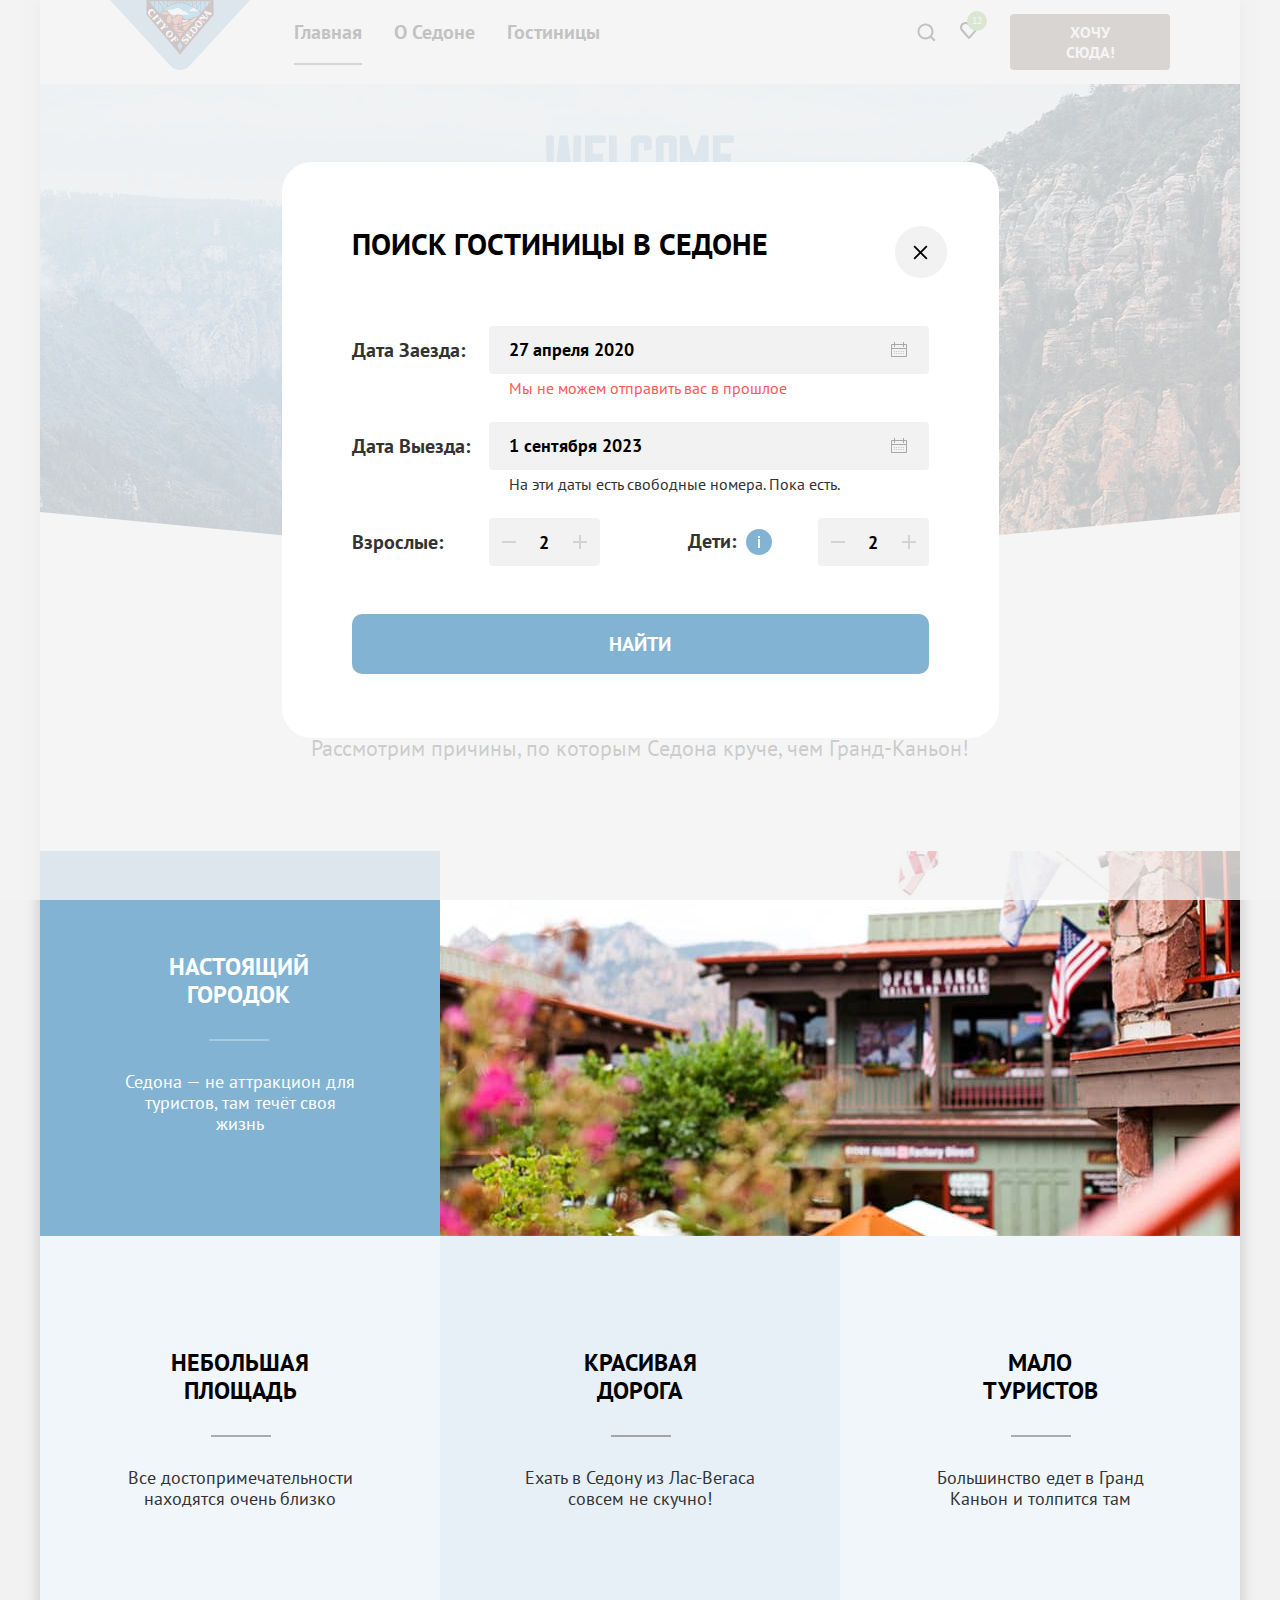
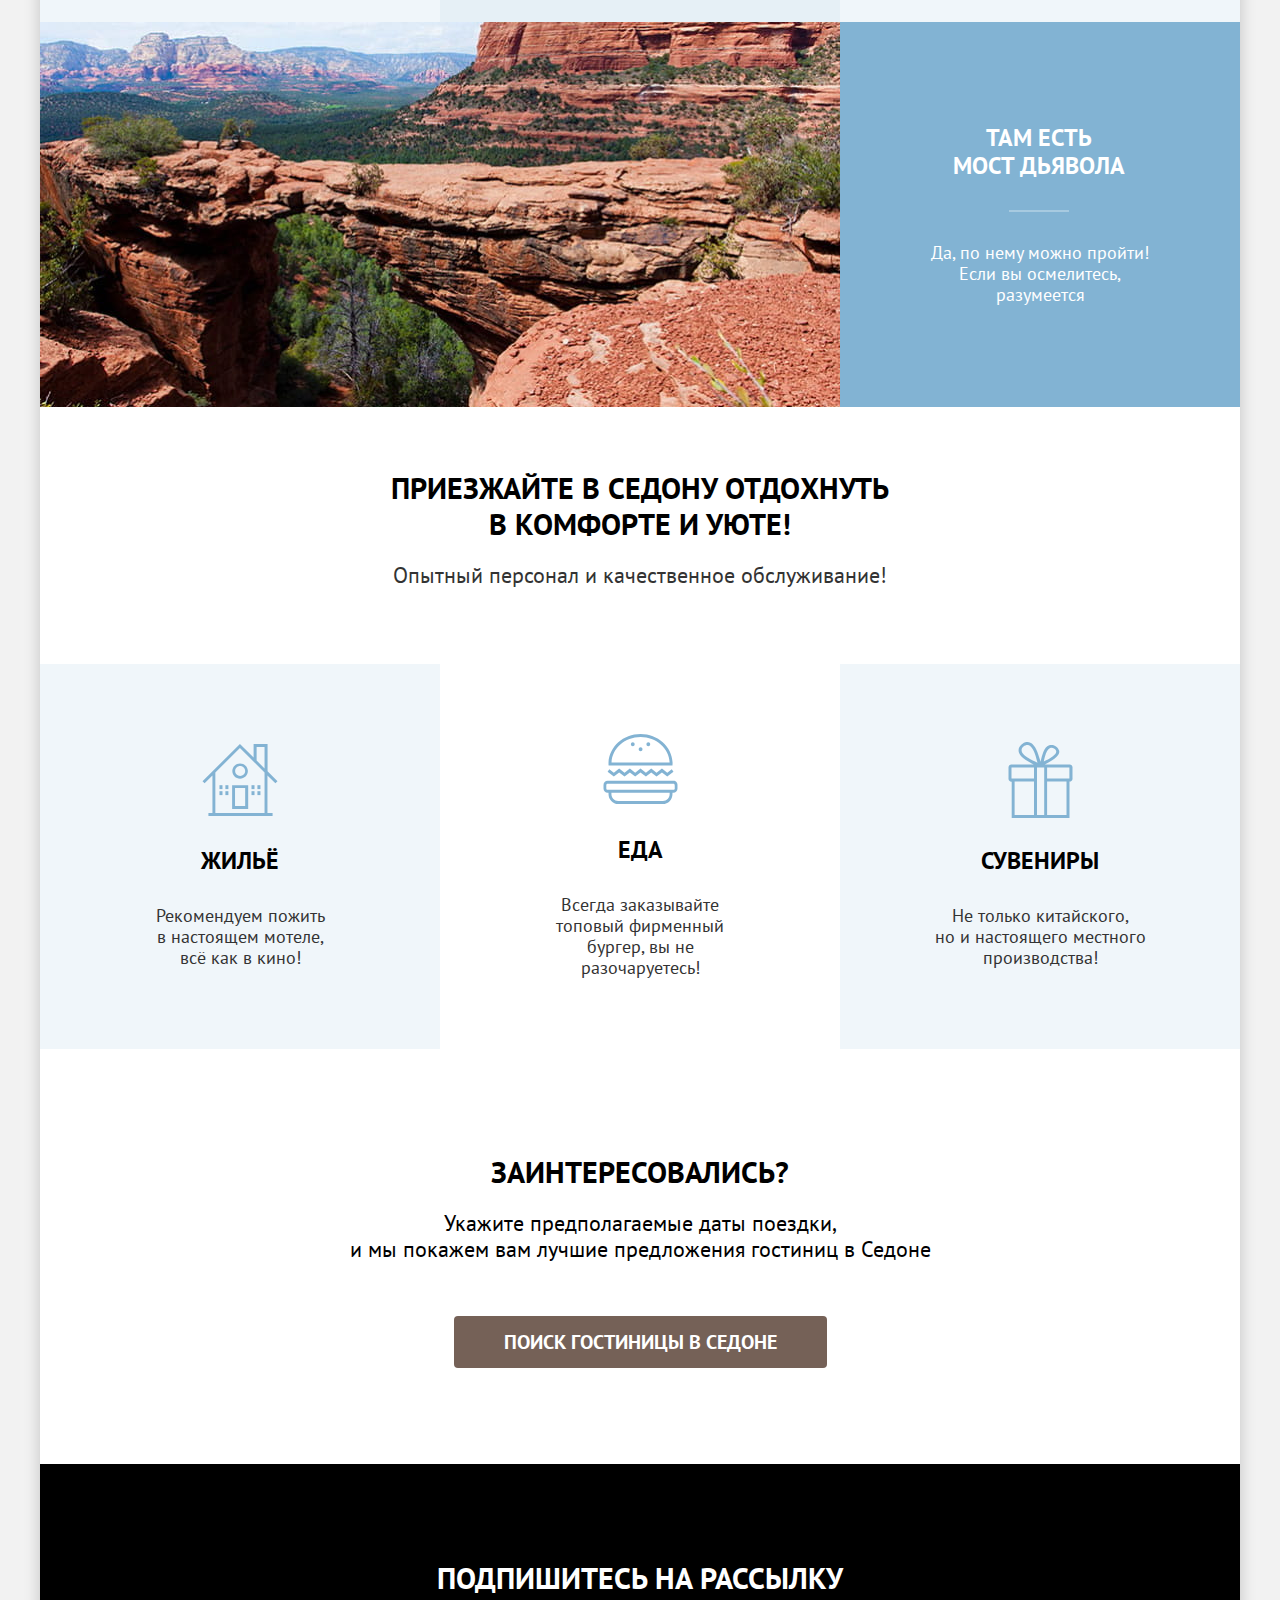
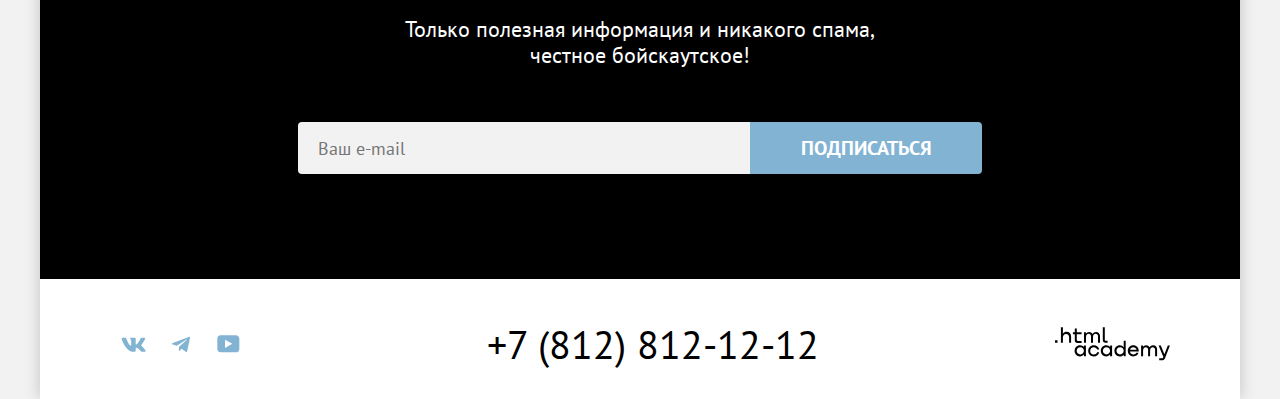
==== commit 2e785c64: "Завершающие правки по первой попытке" ====
--- a/index.html
+++ b/index.html
@@ -3,8 +3,8 @@
 
   <head>
     <meta charset="utf-8">
-    <title>SEDONA</title>
-    <link rel="icon" type="image/png" sizes="32x32" href="images/favicon-32x32.png">
+    <title>СЕДОНА</title>
+    <link rel="icon" type="image/png" sizes="32x32" href="/favicon-32x32.png">
     <link rel="stylesheet" href="styles/styles.css">
   </head>
 
@@ -18,7 +18,7 @@
           </a>
           <ul class="navigation-list navigation-menu">
             <li class="navigation-item">
-              <a class="navigation-link navigation-link-current disabled">Главная</a>
+              <a class="navigation-link navigation-link-current">Главная</a>
             </li>
             <li class="navigation-item">
               <a class="navigation-link" href="#">О Седоне</a>
@@ -141,7 +141,8 @@
             <form class="subscribes-newsletter-form" action="https://echo.htmlacademy.ru/" method="post">
               <label>
                 <span class="visually-hidden">email</span>
-                <input type="email" id="subscribes-email" name="subscribes-email" placeholder="Ваш e-mail" />
+                <input class="email" type="email" id="subscribes-email" name="subscribes-email" placeholder="Ваш e-mail"
+                  required>
               </label>
               <button class="subscribes-button" type="submit">Подписаться</button>
             </form>
@@ -150,41 +151,39 @@
       </main>
       <footer class="page-footer">
         <div class="footer-container">
-          <section class="footer-social">
-            <h2 class="visually-hidden">Социальные сети</h2>
-            <ul class="social-list">
-              <li class="footer-social-item">
-                <a class="button-social" href="https://vk.com/htmlacademy">
-                  <svg class="footer-social" aria-hidden="true" width="25" height="15" viewbox="0 0 25 15"
-                    fill="currentColor" xmlns="http://www.w3.org/2000/svg">
-                    <path fill-rule="evenodd" clip-rule="evenodd"
-                      d="M24.1164 1.80445C24.2824 1.25845 24.1164 0.856445 23.3214 0.856445H20.6964C20.0284 0.856445 19.7204 1.20345 19.5534 1.58645C19.5534 1.58645 18.2184 4.78245 16.3274 6.85845C15.7154 7.46045 15.4374 7.65145 15.1034 7.65145C14.9364 7.65145 14.6854 7.46045 14.6854 6.91345V1.80445C14.6854 1.14845 14.5014 0.856445 13.9454 0.856445H9.81738C9.40038 0.856445 9.14938 1.16045 9.14938 1.44945C9.14938 2.07045 10.0954 2.21445 10.1924 3.96245V7.76045C10.1924 8.59345 10.0394 8.74444 9.70538 8.74444C8.81538 8.74444 6.65038 5.53345 5.36538 1.85945C5.11638 1.14445 4.86438 0.856445 4.19338 0.856445H1.56638C0.816382 0.856445 0.666382 1.20345 0.666382 1.58645C0.666382 2.26845 1.55638 5.65645 4.81138 10.1374C6.98138 13.1974 10.0364 14.8564 12.8194 14.8564C14.4884 14.8564 14.6944 14.4884 14.6944 13.8534V11.5404C14.6944 10.8034 14.8524 10.6564 15.3814 10.6564C15.7714 10.6564 16.4384 10.8484 17.9964 12.3234C19.7764 14.0724 20.0694 14.8564 21.0714 14.8564H23.6964C24.4464 14.8564 24.8224 14.4884 24.6064 13.7604C24.3684 13.0364 23.5184 11.9854 22.3914 10.7384C21.7794 10.0284 20.8614 9.26345 20.5824 8.88045C20.1934 8.38945 20.3044 8.17044 20.5824 7.73345C20.5824 7.73345 23.7824 3.30745 24.1154 1.80445H24.1164Z" />
-                  </svg>
-                  <span class="visually-hidden">Вконтакте</span>
-                </a>
-              </li>
-              <li class="footer-social-item">
-                <a class="button-social" href="https://t.me/htmlacademy">
-                  <svg class="footer-social" aria-hidden="true" width="18" height="17" viewbox="0 0 18 17"
-                    fill="currentColor" xmlns="http://www.w3.org/2000/svg">
-                    <path
-                      d="M16.785 0.955705L0.840489 7.1042C-0.247661 7.54126 -0.241365 8.14828 0.640845 8.41897L4.73445 9.69597L14.2058 3.72014C14.6537 3.44766 15.0629 3.59424 14.7265 3.89281L7.05283 10.8183H7.05103L7.05283 10.8192L6.77045 15.0387C7.18413 15.0387 7.36669 14.8489 7.59871 14.625L9.58705 12.6915L13.7229 15.7464C14.4855 16.1664 15.0332 15.9506 15.2229 15.0405L17.9379 2.2453C18.2158 1.13107 17.5126 0.626562 16.785 0.955705Z" />
-                  </svg>
-                  <span class="visually-hidden">Телеграм</span>
-                </a>
-              </li>
-              <li class="footer-social-item">
-                <a class="button-social" href="https://www.youtube.com/user/htmlacademy.ru">
-                  <svg class="footer-social" aria-hidden="true" width="23" height="18" viewbox="0 0 23 18"
-                    fill="currentColor" xmlns="http://www.w3.org/2000/svg">
-                    <path
-                      d="M18.9402 0.356445H3.50738C1.64668 0.356445 0.333252 1.9502 0.333252 3.75645V13.8502C0.333252 15.7627 1.64668 17.3564 3.50738 17.3564H19.1591C20.8009 17.3564 22.3333 15.7627 22.3333 13.9564V3.75645C22.1143 1.9502 20.8009 0.356445 18.9402 0.356445ZM7.99494 12.8939V4.81894L15.3283 8.85645L7.99494 12.8939Z" />
-                  </svg>
-                  <span class="visually-hidden">Youtube</span>
-                </a>
-              </li>
-            </ul>
-          </section>
+          <h2 class="visually-hidden">Социальные сети</h2>
+          <ul class="social-list">
+            <li class="footer-social-item">
+              <a class="button-social" href="https://vk.com/htmlacademy">
+                <svg class="footer-social" aria-hidden="true" width="25" height="15" viewbox="0 0 25 15"
+                  fill="currentColor" xmlns="http://www.w3.org/2000/svg">
+                  <path fill-rule="evenodd" clip-rule="evenodd"
+                    d="M24.1164 1.80445C24.2824 1.25845 24.1164 0.856445 23.3214 0.856445H20.6964C20.0284 0.856445 19.7204 1.20345 19.5534 1.58645C19.5534 1.58645 18.2184 4.78245 16.3274 6.85845C15.7154 7.46045 15.4374 7.65145 15.1034 7.65145C14.9364 7.65145 14.6854 7.46045 14.6854 6.91345V1.80445C14.6854 1.14845 14.5014 0.856445 13.9454 0.856445H9.81738C9.40038 0.856445 9.14938 1.16045 9.14938 1.44945C9.14938 2.07045 10.0954 2.21445 10.1924 3.96245V7.76045C10.1924 8.59345 10.0394 8.74444 9.70538 8.74444C8.81538 8.74444 6.65038 5.53345 5.36538 1.85945C5.11638 1.14445 4.86438 0.856445 4.19338 0.856445H1.56638C0.816382 0.856445 0.666382 1.20345 0.666382 1.58645C0.666382 2.26845 1.55638 5.65645 4.81138 10.1374C6.98138 13.1974 10.0364 14.8564 12.8194 14.8564C14.4884 14.8564 14.6944 14.4884 14.6944 13.8534V11.5404C14.6944 10.8034 14.8524 10.6564 15.3814 10.6564C15.7714 10.6564 16.4384 10.8484 17.9964 12.3234C19.7764 14.0724 20.0694 14.8564 21.0714 14.8564H23.6964C24.4464 14.8564 24.8224 14.4884 24.6064 13.7604C24.3684 13.0364 23.5184 11.9854 22.3914 10.7384C21.7794 10.0284 20.8614 9.26345 20.5824 8.88045C20.1934 8.38945 20.3044 8.17044 20.5824 7.73345C20.5824 7.73345 23.7824 3.30745 24.1154 1.80445H24.1164Z" />
+                </svg>
+                <span class="visually-hidden">Вконтакте</span>
+              </a>
+            </li>
+            <li class="footer-social-item">
+              <a class="button-social" href="https://t.me/htmlacademy">
+                <svg class="footer-social" aria-hidden="true" width="18" height="17" viewbox="0 0 18 17"
+                  fill="currentColor" xmlns="http://www.w3.org/2000/svg">
+                  <path
+                    d="M16.785 0.955705L0.840489 7.1042C-0.247661 7.54126 -0.241365 8.14828 0.640845 8.41897L4.73445 9.69597L14.2058 3.72014C14.6537 3.44766 15.0629 3.59424 14.7265 3.89281L7.05283 10.8183H7.05103L7.05283 10.8192L6.77045 15.0387C7.18413 15.0387 7.36669 14.8489 7.59871 14.625L9.58705 12.6915L13.7229 15.7464C14.4855 16.1664 15.0332 15.9506 15.2229 15.0405L17.9379 2.2453C18.2158 1.13107 17.5126 0.626562 16.785 0.955705Z" />
+                </svg>
+                <span class="visually-hidden">Телеграм</span>
+              </a>
+            </li>
+            <li class="footer-social-item">
+              <a class="button-social" href="https://www.youtube.com/user/htmlacademyru">
+                <svg class="footer-social" aria-hidden="true" width="23" height="18" viewbox="0 0 23 18"
+                  fill="currentColor" xmlns="http://www.w3.org/2000/svg">
+                  <path
+                    d="M18.9402 0.356445H3.50738C1.64668 0.356445 0.333252 1.9502 0.333252 3.75645V13.8502C0.333252 15.7627 1.64668 17.3564 3.50738 17.3564H19.1591C20.8009 17.3564 22.3333 15.7627 22.3333 13.9564V3.75645C22.1143 1.9502 20.8009 0.356445 18.9402 0.356445ZM7.99494 12.8939V4.81894L15.3283 8.85645L7.99494 12.8939Z" />
+                </svg>
+                <span class="visually-hidden">Youtube</span>
+              </a>
+            </li>
+          </ul>
           <section class="footer-phone">
             <h2 class="visually-hidden">Телефон</h2>
             <a class="footer-phone-number" href="tel:+78128121212">+7 (812) 812-12-12</a>
@@ -212,7 +211,7 @@
             <div class="field-group-date">
               <label class="date" for="date-start">Дата Заезда:</label>
               <input class="field-date date-start" type="text" id="date-start" name="date-start"
-                placeholder="Укажите дату" value="27 апреля 2020">
+                placeholder="Укажите дату" value="27 апреля 2020" required>
               <button class="date-button" type="button">
                 <svg class="date-icon" width="20" height="20" viewbox="0 0 20 20" fill="currentColor"
                   xmlns="http://www.w3.org/2000/svg">
@@ -224,13 +223,14 @@
                       d="M10 12c.3 0 .5-.2.5-.5s-.2-.5-.5-.5-.5.2-.5.5.2.5.5.5ZM12.25 12c.3 0 .5-.2.5-.5s-.2-.5-.5-.5-.5.2-.5.5.2.5.5.5ZM7.75 13c-.3 0-.5.2-.5.5s.2.5.5.5.5-.2.5-.5-.2-.5-.5-.5ZM5.5 12c.3 0 .5-.2.5-.5s-.2-.5-.5-.5-.5.2-.5.5.2.5.5.5ZM5.5 13c-.3 0-.5.2-.5.5s.2.5.5.5.5-.2.5-.5-.2-.5-.5-.5ZM10 13c-.3 0-.5.2-.5.5s.2.5.5.5.5-.2.5-.5-.2-.5-.5-.5ZM12.25 13c-.3 0-.5.2-.5.5s.2.5.5.5.5-.2.5-.5-.2-.5-.5-.5ZM14.5 12c.3 0 .5-.2.5-.5s-.2-.5-.5-.5-.5.2-.5.5.2.5.5.5ZM14.5 13c-.3 0-.5.2-.5.5s.2.5.5.5.5-.2.5-.5-.2-.5-.5-.5Z" />
                   </g>
                 </svg>
+                <span class="visually-hidden">Выбрать дату заезда в календаре</span>
               </button>
               <span class="date-text-red">Мы не можем отправить вас в прошлое</span>
             </div>
             <div class="field-group-date">
               <label class="date" for="date-end">Дата Выезда:</label>
               <input class="field-date date-end" type="text" id="date-end" name="date-end" placeholder="Укажите дату"
-                value="1 сентября 2023">
+                value="1 сентября 2023" required>
               <button class="date-button" type="button">
                 <svg class="date-icon" width="20" height="20" viewbox="0 0 20 20" fill="currentColor"
                   xmlns="http://www.w3.org/2000/svg">
@@ -242,25 +242,26 @@
                       d="M10 12c.3 0 .5-.2.5-.5s-.2-.5-.5-.5-.5.2-.5.5.2.5.5.5ZM12.25 12c.3 0 .5-.2.5-.5s-.2-.5-.5-.5-.5.2-.5.5.2.5.5.5ZM7.75 13c-.3 0-.5.2-.5.5s.2.5.5.5.5-.2.5-.5-.2-.5-.5-.5ZM5.5 12c.3 0 .5-.2.5-.5s-.2-.5-.5-.5-.5.2-.5.5.2.5.5.5ZM5.5 13c-.3 0-.5.2-.5.5s.2.5.5.5.5-.2.5-.5-.2-.5-.5-.5ZM10 13c-.3 0-.5.2-.5.5s.2.5.5.5.5-.2.5-.5-.2-.5-.5-.5ZM12.25 13c-.3 0-.5.2-.5.5s.2.5.5.5.5-.2.5-.5-.2-.5-.5-.5ZM14.5 12c.3 0 .5-.2.5-.5s-.2-.5-.5-.5-.5.2-.5.5.2.5.5.5ZM14.5 13c-.3 0-.5.2-.5.5s.2.5.5.5.5-.2.5-.5-.2-.5-.5-.5Z" />
                   </g>
                 </svg>
+                <span class="visually-hidden">Выбрать дату выезда в календаре</span>
               </button>
               <span class="date-text-black">На эти даты есть свободные номера. Пока есть.</span>
             </div>
             <div class="auth-form-age">
               <div class="field-group-age">
-                <label class="adults">Взрослые:</label>
+                <label class="adults" for="auth-number-adult">Взрослые:</label>
                 <div class="wrapper-adults">
                   <button class="button-minus" type="button">
-                    <span class="visually-hidden">Уменьшить</span>
+                    <span class="visually-hidden">Уменьшить число взрослых</span>
                   </button>
-                  <input class="field-age" type="number" id="auth-number-adult" min="1" name="number" value="2">
+                  <input class="field-age" type="number" id="auth-number-adult" min="1" name="adult" value="2">
                   <button class="button-plus" type="button">
-                    <span class="visually-hidden">Увеличить</span>
+                    <span class="visually-hidden">Увеличить число взрослых</span>
                   </button>
                 </div>
               </div>
               <div class="field-group-age">
                 <div class="children">
-                  <label class="group-children">Дети:</label>
+                  <label class="group-children" for="auth-number-children">Дети:</label>
                   <span class="tooltip-label">
                     <div class="tooltip">
                       <button class="tooltip-toggle" type="button">
@@ -268,26 +269,28 @@
                           xmlns="http://www.w3.org/2000/svg">
                           <path fill-rule="evenodd" clip-rule="evenodd" d="M0 0H2V2H0V0ZM2 12H0V3H2V12Z" fill="white" />
                         </svg>
+                        <span class="visually-hidden">Посмотреть дополнительную информацию</span>
                       </button>
+                      <span class="tooltip-text" role="tooltip">Укажите количество детей, которые будут с вами, возраст
+                        которых от 6 до
+                        18 лет. Дети до 6 лет размещаются бесплатно.
+                      </span>
                     </div>
-                    <span class="tooltip-text" role="tooltip">Укажите количество детей, которые будут с вами, возраст
-                      которых от 6 до
-                      18 лет. Дети до 6 лет размещаются бесплатно.
-                    </span>
+                  </span>
                   </span>
                 </div>
                 <div class="wrapper-children">
                   <button class="button-minus" type="button">
-                    <span class="visually-hidden">Уменьшить</span>
+                    <span class="visually-hidden">Уменьшить число детей</span>
                   </button>
-                  <input class="field-age" type="number" id="auth-number-children" min="0" name="number" value="2">
+                  <input class="field-age" type="number" id="auth-number-children" min="0" name="children" value="2">
                   <button class="button-plus" type="button">
-                    <span class="visually-hidden">Увеличить</span>
+                    <span class="visually-hidden">Увеличить число детей</span>
                   </button>
                 </div>
               </div>
             </div>
-            <button class="button-modal button-blue search-button" type="button">Найти</button>
+            <button class="button-modal button-blue search-button" type="submit">Найти</button>
           </form>
         </div>
       </div>
--- a/styles/styles.css
+++ b/styles/styles.css
@@ -9,22 +9,6 @@
 @font-face {
   font-family: "PT Sans";
   font-style: normal;
-  font-weight: 700;
-  src: url("../fonts/ptsans-700.woff2") format("woff2");
-  font-display: swap;
-}
-
-@font-face {
-  font-family: "PT Sans";
-  font-style: italic;
-  font-weight: 400;
-  src: url("../fonts/ptsans-400.woff2") format("woff2");
-  font-display: swap;
-}
-
-@font-face {
-  font-family: "PT Sans";
-  font-style: italic;
   font-weight: 700;
   src: url("../fonts/ptsans-700.woff2") format("woff2");
   font-display: swap;
@@ -64,7 +48,7 @@
   margin: 0 auto;
   padding: 0;
   width: 1200px;
-  background-color: #FFFFFF;
+  background-color: #ffffff;
   box-shadow: 0 0 15px 0 #00000033;
   flex-grow: 1;
 }
@@ -75,7 +59,7 @@
 
 .page-header {
   color: #000000;
-  background: #FFFFFF;
+  background: #ffffff;
 
 }
 
@@ -167,6 +151,7 @@
 .navigation-menu {
   display: flex;
   justify-content: start;
+  align-self: flex-start;
   flex-wrap: wrap;
   align-items: center;
   max-width: 550px;
@@ -176,6 +161,7 @@
 
 .navigation-user {
   display: flex;
+  align-self: flex-start;
   justify-content: end;
   flex-wrap: wrap;
   width: 160px;
@@ -206,7 +192,6 @@
   justify-content: center;
   align-items: center;
   position: absolute;
-  content: "";
   font-size: 10px;
   line-height: 10px;
   color: #ffffff;
@@ -251,7 +236,7 @@
 .main-hero {
   display: block;
   background-image: url("../images/index/index-background.jpg");
-  background-size: 100% auto;
+  background-size: 100% 100%;
   width: 100%;
   background-repeat: no-repeat;
   padding: 0;
@@ -265,7 +250,6 @@
 .main-name-logo-sedona {
   display: block;
   margin: 0 auto;
-
 }
 
 .button-brown {
@@ -278,7 +262,7 @@
   font-size: 16px;
   line-height: 20px;
   font-weight: 700;
-  color: #FFFFFF;
+  color: #ffffff;
   background-color: #756157;
   border-radius: 4px;
   border: none;
@@ -302,7 +286,7 @@
   font-size: 16px;
   line-height: 20px;
   font-weight: 700;
-  color: #FFFFFF;
+  color: #ffffff;
   background-color: #756157;
   border-radius: 4px;
   border: none;
@@ -340,7 +324,7 @@
   font-size: 18px;
   line-height: 21px;
   padding-top: 69px;
-  background-color: #FFFFFF;
+  background-color: #ffffff;
 
 }
 
@@ -354,16 +338,15 @@
 }
 
 .advantages-subject {
-  display: flex;
-  justify-content: space-between;
   margin: 0 auto;
   padding-bottom: 25px;
-  width: 620px;
+  max-width: 630px;
+  font-family: inherit;
   font-size: 30px;
   line-height: 36px;
   color: #000000;
   font-weight: 700;
-  background-color: #FFFFFF;
+  background-color: #ffffff;
   text-transform: uppercase;
   text-decoration: none;
 }
@@ -408,10 +391,11 @@
   display: flex;
   justify-content: center;
   margin: 0;
-  padding: 0 27.5px 30px 24.5px;
+  padding: 0 28px 30px 25px;
+  min-width: 174px;
   font-size: 24px;
   line-height: 28px;
-  color: #FFFFFF;
+  color: #ffffff;
   font-weight: 700;
   text-transform: uppercase;
 }
@@ -432,7 +416,7 @@
   font-family: "PT Sans", sans-serif;
   font-size: 18px;
   line-height: 21px;
-  color: #FFFFFF;
+  color: #ffffff;
   font-weight: 400;
   text-transform: none;
 }
@@ -444,7 +428,7 @@
   box-sizing: border-box;
   width: 400px;
   margin: 0;
-  padding: 112.5px 85px;
+  padding: 113px 85px;
   background-color: rgba(131, 179, 211, 0.12);
 }
 
@@ -481,15 +465,12 @@
 
 .services {
   margin: 0;
-  margin-top: 64px;
+  margin-top: 63px;
 
 }
 
 .services-container {
-  display: flex;
   max-width: 505px;
-  flex-direction: column;
-  align-items: center;
   margin: 0 auto;
   padding: 0;
 
@@ -519,7 +500,7 @@
 .services-item {
   display: block;
   text-align: center;
-  background-color: #FFFFFF;
+  background-color: #ffffff;
   width: 400px;
   padding: 0;
   margin: 0;
@@ -543,7 +524,6 @@
 }
 
 .item-house {
-  content: "";
   background-image: url("../images/index/services/advantages-icon-house.svg");
   background-repeat: no-repeat;
   background-position: center 80px;
@@ -551,7 +531,6 @@
 }
 
 .item-food {
-  content: "";
   background-image: url("../images/index/services/advantages-icon-food.svg");
   background-repeat: no-repeat;
   background-position: center 81px;
@@ -559,7 +538,6 @@
 }
 
 .item-souvenirs {
-  content: "";
   background-image: url("../images/index/services/advantages-icon-souvenirs.svg");
   background-repeat: no-repeat;
   background-position: center 78px;
@@ -570,7 +548,6 @@
 .services-description-slogan {
   margin: 0;
   padding-top: 20px;
-  padding-right: 1px;
   font-size: 22px;
   line-height: 26px;
   color: #333333;
@@ -599,10 +576,9 @@
 }
 
 .search-hotel {
-  display: flex;
-  justify-content: center;
-  margin: 0;
+  margin: 0 auto;
   margin-top: 95px;
+  max-width: 592px;
   text-align: center;
   text-transform: uppercase;
 }
@@ -636,9 +612,8 @@
   font-size: 20px;
   line-height: 36px;
   font-weight: 700;
-  color: #FFFFFF;
+  color: #ffffff;
   background-color: #756157;
-  background-size: 376px 52px;
   border-radius: 4px;
   border: none;
   margin: 0;
@@ -668,32 +643,26 @@
 }
 
 .subscribes {
-  display: flex;
-  margin: 0;
+  margin: 0 auto;
   margin-top: 96px;
   padding: 0;
   padding-top: 96px;
   padding-bottom: 105px;
-  justify-content: center;
   font-family: "PT Sans", sans-serif;
   font-size: 22px;
   line-height: 26px;
   font-weight: 400;
-  color: #FFFFFF;
+  color: #ffffff;
   text-align: center;
   background-image: url("../images/index/subscribe-background.jpg");
   background-repeat: no-repeat;
   background-color: #000000;
-  width: auto;
-  height: auto;
   background-size: cover;
 }
 
 .subscribes-container {
-  display: flex;
-  flex-direction: column;
-  width: 684px;
-  margin: 0;
+  max-width: 684px;
+  margin: 0 auto;
 }
 
 .subscribes-title {
@@ -701,7 +670,7 @@
   font-size: 30px;
   line-height: 36px;
   font-weight: 700;
-  color: #FFFFFF;
+  color: #ffffff;
   text-transform: uppercase;
 }
 
@@ -719,7 +688,7 @@
 
 }
 
-input[type="email"] {
+.email {
   display: flex;
   width: 452px;
   height: 52px;
@@ -734,13 +703,23 @@
   border: hidden;
 }
 
-input[type="email"]:hover {
+.email:hover {
   opacity: 0.8;
 }
 
-input[type="email"]:focus {
+.email:focus {
   outline: 2px solid #83B3D3;
   opacity: 1;
+}
+
+.email:active {
+  opacity: 0.5;
+}
+
+.email:disabled {
+  opacity: 1;
+  outline: none;
+  cursor: default;
 }
 
 .subscribes-button {
@@ -750,7 +729,7 @@
   line-height: 36px;
   font-weight: 700;
   width: 232px;
-  color: #FFFFFF;
+  color: #ffffff;
   background-color: #82b3d3;
   background-size: 232px 52px;
   border-radius: 0 4px 4px 0;
@@ -908,7 +887,7 @@
   font-size: 60px;
   line-height: 78px;
   font-weight: 700;
-  color: #FFFFFF;
+  color: #ffffff;
 
 }
 
@@ -929,7 +908,7 @@
   display: flex;
   font-size: 16px;
   line-height: 21px;
-  color: #FFFFFF;
+  color: #ffffff;
   -webkit-text-decoration-line: none;
   text-decoration-line: none;
 }
@@ -969,7 +948,7 @@
   justify-content: space-between;
   flex-wrap: wrap;
   width: 100%;
-  color: #FFFFFF;
+  color: #ffffff;
 
 }
 
@@ -1013,7 +992,7 @@
 .filter-search-button {
   display: flex;
   flex-direction: column;
-  width: 191px;
+  max-width: 191px;
   margin-top: 56px;
   margin-left: 0;
 }
@@ -1026,10 +1005,6 @@
   font-size: 20px;
   line-height: 24px;
   font-weight: 700;
-}
-
-.filter-search-type-house-title {
-  padding-left: 1px;
 }
 
 .infrastructure-list {
@@ -1064,6 +1039,7 @@
   background-color: #ffffff;
 }
 
+.control:hover,
 .control:hover .control-mark {
   opacity: 0.6;
 }
@@ -1072,6 +1048,7 @@
   outline: 3px solid #83B3D3;
 }
 
+.control:active,
 .control:active .control-mark {
   opacity: 0.3;
 }
@@ -1147,14 +1124,20 @@
   box-sizing: border-box;
 }
 
-input[type=number]::-webkit-inner-spin-button,
-input[type=number]::-webkit-outer-spin-button {
+.field-age::-webkit-inner-spin-button,
+.field-age::-webkit-outer-spin-button,
+.price-from-field::-webkit-inner-spin-button,
+.price-from-field::-webkit-outer-spin-button,
+.price-to-field::-webkit-inner-spin-button,
+.price-to-field::-webkit-outer-spin-button {
   -webkit-appearance: none;
   margin: 0;
 }
 
-input[type=number] {
-  -moz-appearance: transparent;
+.field-age,
+.price-from-field,
+.price-to-field {
+  -moz-appearance: textfield;
 }
 
 .price-from-field {
@@ -1173,7 +1156,6 @@
 
 .price span {
   position: absolute;
-  content: "от";
   top: 50%;
   right: 20px;
   transform: translateY(-50%);
@@ -1183,7 +1165,7 @@
   font-family: inherit;
   font-size: 18px;
   line-height: 24px;
-  color: rgba(170, 170, 170);
+  color: #aaaaaa;
 }
 
 .price-to-end {
@@ -1192,7 +1174,6 @@
 
 .price-to {
   position: absolute;
-  content: "до";
   top: 50%;
   right: 20px;
   transform: translateY(-50%);
@@ -1202,8 +1183,13 @@
   font-family: inherit;
   font-size: 18px;
   line-height: 24px;
-  color: rgba(170, 170, 170);
-
+  color: #aaaaaa;
+
+}
+
+.price-from-field:hover,
+.price-to-field:hover {
+  background-color: #E6E6E6;
 }
 
 .price-from-field:focus,
@@ -1247,13 +1233,19 @@
   cursor: pointer;
 }
 
-.range-toggle:hover {
-  background-color: rgba(255, 255, 255, 0.3);
-}
-
-.range-toggle:active,
 .range-toggle:focus {
   outline: 3px solid #83b3d3;
+}
+
+.range-toggle:active {
+  outline: 2px solid #83b3d3;
+}
+
+.range-toggle:disabled {
+  background-color: #f2f2f2;
+  opacity: 0.2;
+  outline: none;
+  cursor: default;
 }
 
 .toggle-min {
@@ -1273,11 +1265,11 @@
   font-size: 16px;
   line-height: 20px;
   font-weight: 700;
-  color: #FFFFFF;
+  color: #ffffff;
   background-color: #82B3D3;
   border-radius: 4px;
   border: none;
-  padding: 0;
+  padding: 8px;
   margin: 0;
   text-transform: uppercase;
   text-decoration: none;
@@ -1286,7 +1278,7 @@
 }
 
 .button-submit {
-  display: block;
+  display: flex;
   justify-content: center;
   align-items: center;
   min-height: 36px;
@@ -1312,24 +1304,23 @@
 }
 
 .button-reset {
-  display: block;
+  display: flex;
   justify-content: center;
   align-items: center;
-  height: 36px;
-  width: 191px;
+  min-height: 36px;
+  min-width: 191px;
   box-sizing: border-box;
   font-family: "PT Sans", sans-serif;
   font-size: 16px;
   line-height: 20px;
   font-weight: 700;
-  color: #FFFFFF;
+  color: #ffffff;
   background-color: rgba(255, 255, 255, 0);
-  background-size: 191px 36px;
   border-radius: 4px;
   border: none;
   margin: 0;
   margin-top: 32px;
-  padding: 0;
+  padding: 8px;
   text-transform: uppercase;
   text-decoration: none;
   cursor: pointer;
@@ -1355,16 +1346,19 @@
 
 .catalog-container {
   display: flex;
+  align-items: start;
   justify-content: space-between;
   margin: 0 auto;
   box-sizing: border-box;
   margin-top: 50px;
   padding: 0 70px;
+
 }
 
 .catalog-control-view-list {
   display: flex;
   flex-wrap: wrap;
+  flex-shrink: 0;
   -webkit-box-pack: justify;
   -ms-flex-pack: justify;
   max-width: 160px;
@@ -1372,6 +1366,7 @@
   padding: 0;
   list-style: none;
   box-sizing: border-box;
+  align-content: flex-start;
 }
 
 .catalog-title {
@@ -1379,12 +1374,13 @@
   line-height: 36px;
   text-transform: uppercase;
   display: flex;
+  max-width: 400px;
   align-items: center;
   color: #000000;
-  background-color: #FFFFFF;
-  margin: 0;
-  margin-right: 200px;
-  padding-bottom: 8px;
+  background-color: #ffffff;
+  margin: 0;
+  margin-right: auto;
+  padding-top: 7px;
 
 }
 
@@ -1407,7 +1403,9 @@
   background-image: url("../images/catalog/control/arrow-down.svg");
   background-repeat: no-repeat;
   background-position: right 20px center;
+  background-color: transparent;
   cursor: pointer;
+  flex-shrink: 0;
 }
 
 .catalog-control:hover {
@@ -1426,13 +1424,14 @@
 .catalog-control:disabled {
   border-color: rgba(0, 0, 0, 0.3);
   color: rgba(0, 0, 0, 0.3);
+  cursor: default;
 }
 
 .catalog-control-view-item {
   margin-bottom: 8px;
 }
 
-.catalog-control-view-item:not(:last-child) {
+.catalog-control-view-item:not(:nth-child(3n)) {
   margin-right: 8px;
 }
 
@@ -1491,31 +1490,54 @@
 }
 
 .hotel-card-item {
+  display: flex;
+  flex-direction: column;
+  border: 1px solid #e6e6e6;
+  border-radius: 4px;
+  padding: 19px;
+}
+
+.hotel-card-link {
+  margin: 0;
+  margin-bottom: 16px;
+  color: #000000;
+  -webkit-text-decoration-line: none;
+  text-decoration-line: none;
+  padding: 0;
+}
+
+.hotel-card-link:hover {
+  opacity: 0.8;
+}
+
+.hotel-card-link:active {
+  opacity: 0.5;
+}
+
+.hotel-card-image {
+  height: auto;
+
+}
+
+.hotel-card-title {
+  font-family: "PT Sans", sans-serif;
+  font-size: 24px;
+  line-height: 28px;
+  font-weight: 700;
+  margin: 0;
+  margin-top: 13px;
+  padding: 0;
+}
+
+.hotel-card-information {
   display: grid;
   grid-template-columns: repeat(2, 140px);
   gap: 16px 20px;
-  border: 1px solid #E6E6E6;
-  border-radius: 4px;
-  padding: 19px;
-}
-
-.hotel-card-link {
-  grid-column: 1/-1;
-  margin: 0;
-  color: #000000;
-  -webkit-text-decoration-line: none;
-  text-decoration-line: none;
-  padding: 0;
-}
-
-h3 {
-  font-family: "PT Sans", sans-serif;
-  font-size: 24px;
-  line-height: 28px;
-  font-weight: 700;
-  margin: 0;
-  margin-top: 13px;
-  padding: 0;
+  margin-top: auto;
+  align-items: start;
+  flex-grow: 1;
+  align-content: start;
+
 }
 
 .button-hotel-card-link {
@@ -1528,7 +1550,7 @@
 
 .hotel-card-button {
   padding: 8px 20px;
-  align-items: center;
+  align-self: flex-start;
   text-align: center;
   max-width: 140px;
   min-height: 36px;
@@ -1536,7 +1558,7 @@
 
 .button-green-select {
   padding: 8px 18px;
-  color: #FFFFFF;
+  color: #ffffff;
   background-color: #7db54f;
 
 }
@@ -1563,7 +1585,7 @@
   line-height: 21px;
   font-weight: 400;
   color: #333333;
-  background-color: #FFFFFF;
+  background-color: #ffffff;
   margin: 0;
   padding: 0;
 }
@@ -1577,13 +1599,25 @@
 }
 
 .hotel-card-rating-star {
-  display: grid;
-  grid-template-columns: 24px 24px 24px 24px;
   align-self: center;
-  justify-self: flex-start;
-  padding: 0;
-  margin: 0;
-  color: #83B3D3;
+  background-image: url("../images/catalog/hotel-card/star-1.svg");
+  background-repeat: space no-repeat;
+  margin: 0;
+}
+
+.rating-4-stars {
+  width: 89px;
+  height: 17px;
+}
+
+.rating-3-stars {
+  width: 66px;
+  height: 17px;
+}
+
+.rating-2-stars {
+  width: 42px;
+  height: 17px;
 }
 
 .star {
@@ -1596,9 +1630,9 @@
 
 .hotel-card-rating {
   display: grid;
-  flex-wrap: wrap;
-  align-items: center;
   text-align: center;
+  padding-top: 9px;
+  padding-bottom: 8px;
   max-width: 140px;
   min-height: 36px;
   font-family: "PT Sans", sans-serif;
@@ -1619,16 +1653,19 @@
   justify-content: start;
   list-style: none;
   margin: 0;
+  margin-right: auto;
   padding: 0;
   margin-top: 40px;
   margin-left: 70px;
   margin-bottom: 60px;
-  padding-top: 40px;
+  padding-top: 38px;
   border-top: 1px solid #e6e6e6;
   max-width: 1060px;
 }
 
 .pagination-item {
+  min-height: 60px;
+  min-width: 60px;
   margin-bottom: 8px;
 }
 
@@ -1638,85 +1675,74 @@
 
 .pagination-link-hidden-pages {
   display: block;
+  align-content: center;
+  text-align: center;
   font-size: 22px;
   line-height: 26px;
   font-weight: 400;
   color: #000000;
-  background-color: #FFFFFF;
+  background-color: #ffffff;
   text-decoration: none;
   text-transform: none;
-  border: none;
-  max-width: 60px;
   min-height: 60px;
-  padding: 15px 22px;
-  margin: 0;
+  min-width: 60px;
+  max-width: 100px;
+  margin: 0;
+  padding: 12px;
+}
+
+.pagination-link-hidden-pages:hover {
+  outline: 1px solid #82b3d3;
+  border-radius: 4px;
+}
+
+.pagination-link-hidden-pages:focus {
+  outline: 1px solid #82b3d3;
+  border-radius: 4px;
+}
+
+.pagination-link-hidden-pages:active {
+  opacity: 0.3;
 }
 
 .pagination-link {
   display: block;
+  align-content: center;
+  text-align: center;
   font-size: 20px;
   line-height: 36px;
   font-weight: 700;
-  color: #FFFFFF;
+  color: #ffffff;
   background-color: #82b3d3;
   text-decoration: none;
   text-transform: none;
-  border: none;
   border-radius: 4px;
   min-height: 60px;
-  padding: 11px 24.5px;
-  margin: 0;
-}
-
-.pagination-link:hover {
+  max-width: 100px;
+  margin: 0;
+  padding: 12px;
+}
+
+.pagination-link:not(.pagination-current):hover {
   background-color: #68a2ca;
   outline: 1px solid #82b3d3;
 }
 
-.pagination-link:focus {
+.pagination-link:not(.pagination-current):focus {
   background-color: #68a2ca;
   outline: 1px solid #82b3d3;
 }
 
-.pagination-link:active {
+.pagination-link:not(.pagination-current):active {
   background-color: #68a2ca;
   color: rgba(255, 255, 255, 0.3);
 }
 
 .pagination-current {
-  display: block;
-  font-size: 20px;
-  line-height: 36px;
-  font-weight: 700;
   color: #000000;
   background-color: #f2f2f2;
-  text-decoration: none;
-  text-transform: none;
   border: none;
-  max-width: 60px;
-  min-height: 60px;
-  padding: 10px 24px;
-  margin: 0;
-}
-
-.last-page {
-  padding-left: 18.5px;
-  padding-right: 18.5px;
-}
-
-.pagination-current:hover {
-  color: #000000;
-  background-color: #f2f2f2;
-}
-
-.pagination-current:focus {
-  color: #000000;
-  background-color: #f2f2f2;
-}
-
-.pagination-current:active {
-  color: #000000;
-  background-color: #f2f2f2;
+  cursor: default;
 }
 
 /*----------------------------------Подписаться-Каталог------------------------------------*/
@@ -1729,7 +1755,7 @@
   font-weight: 400;
   color: #333333;
   text-align: center;
-  background-color: #FFFFFF;
+  background-color: #ffffff;
   background-size: 100% auto;
   background-repeat: no-repeat;
   padding: 0;
@@ -1763,9 +1789,9 @@
   z-index: 2;
 }
 
-.modal-container-close {
+/* .modal-container-close {
   display: none;
-}
+} */
 
 .modal {
   position: relative;
@@ -1790,7 +1816,6 @@
   height: 52px;
   border-radius: 50%;
   border: none;
-  content: "";
   background-color: #f2f2f2;
   background-image: url("../images/modal/button-close.svg");
   background-repeat: no-repeat;
@@ -1809,6 +1834,13 @@
 .modal-close-button:active {
   opacity: 0.5;
   outline: none;
+}
+
+.modal-close-button:disabled {
+  background-color: #f2f2f2;
+  opacity: 0.2;
+  outline: none;
+  cursor: default;
 }
 
 .date {
@@ -2032,10 +2064,11 @@
   font-size: 18px;
   line-height: 20px;
   font-weight: 700;
-  padding: 14px 10px;
+  padding: 14px 4px;
   margin: 0;
   background-color: #f2f2f2;
   border: none;
+  text-align: center;
 }
 
 .group-children {
@@ -2044,7 +2077,7 @@
   font-size: 20px;
   line-height: 24px;
   font-weight: 700;
-  margin-right: 36px;
+  margin-right: 10px;
 
 }
 
@@ -2059,31 +2092,21 @@
   border-radius: 10px;
 }
 
-.tooltip-label {
+.tooltip {
   position: relative;
 
 }
 
-.tooltip {
-  position: absolute;
-  content: "";
+.tooltip-toggle {
   background-color: #83b3d3;
   width: 26px;
   height: 26px;
   border-radius: 50%;
-  right: 0;
-  top: -1px;
+  border: none;
+  padding: 0;
+  margin: 0;
+  display: block;
   cursor: pointer;
-
-}
-
-.tooltip-toggle {
-  border: none;
-  background-color: transparent;
-  padding: 0;
-  margin: 0;
-  display: block;
-
 }
 
 .tooltip-icon {
@@ -2096,10 +2119,14 @@
   height: 12px;
   left: 12px;
   top: 7px;
-
-}
-
-.tooltip:hover {
+}
+
+.tooltip-toggle:hover ~ .tooltip-text,
+.tooltip-toggle:focus ~ .tooltip-text {
+  display: block;
+}
+
+.tooltip-toggle:hover {
   opacity: 0.5;
 }
 
@@ -2116,11 +2143,10 @@
   width: 256px;
   height: 143px;
   position: absolute;
-  content: "";
   top: 27px;
-  right: 13px;
+  right: 14px;
   transform: translateX(50%);
-  /* display: none; */
+  display: none;
 }
 
 .tooltip-text::before {
@@ -2150,11 +2176,11 @@
   margin: 14px 10px;
   padding: 9px 3px;
   cursor: pointer;
+  background-color: transparent;
 }
 
 .button-plus {
   position: relative;
-
 }
 
 .button-plus::before,
@@ -2176,14 +2202,8 @@
   transform: translate(-50%, -50%) rotate(90deg);
 }
 
-.button-plus:hover::before,
-.button-plus:hover::after {
-  background-color: #000000;
-}
-
 .button-minus {
   position: relative;
-
 }
 
 .button-minus::after {
@@ -2191,7 +2211,7 @@
   content: "";
   width: 14px;
   height: 2px;
-  background-color: rgba(117, 97, 87, 0.3);
+  background-color: #d3d3d3;
   top: 50%;
   left: 50%;
 }
@@ -2200,14 +2220,61 @@
   transform: translate(-50%, -50%);
 }
 
-
+.button-plus:focus,
+.button-minus:focus {
+  outline: 3px solid #82b3d3;
+  border-radius: 4px;
+}
+
+.button-plus:hover::before,
+.button-plus:hover::after,
 .button-minus:hover::after {
   background-color: #000000;
 }
 
-.button-minus:focus,
-.button-plus:focus {
-  outline: 3px solid #82b3d3;
-  border-radius: 4px;
-
-}
+.button-plus:active::before,
+.button-plus:active::after,
+.button-minus:active::after {
+  background-color: rgba(117, 97, 87, 0.3);
+}
+
+.button-plus:disabled {
+  background-color: #f2f2f2;
+  opacity: 0.2;
+  outline: none;
+  cursor: default;
+}
+
+.button-plus:disabled::after,
+.button-plus:disabled::before {
+  background-color: #706b6b;
+  outline: none;
+  cursor: default;
+}
+
+.button-minus:disabled {
+  background-color: #f2f2f2;
+  opacity: 0.2;
+  outline: none;
+  cursor: default;
+}
+
+.button-minus:disabled::after {
+  background-color: #706b6b;
+  outline: none;
+  cursor: default;
+}
+
+.field-age:disabled {
+  background-color: #f2f2f2;
+  opacity: 0.2;
+  outline: none;
+  cursor: default;
+}
+
+.field-date:disabled {
+  background-color: #f2f2f2;
+  opacity: 0.2;
+  outline: none;
+  cursor: default;
+}
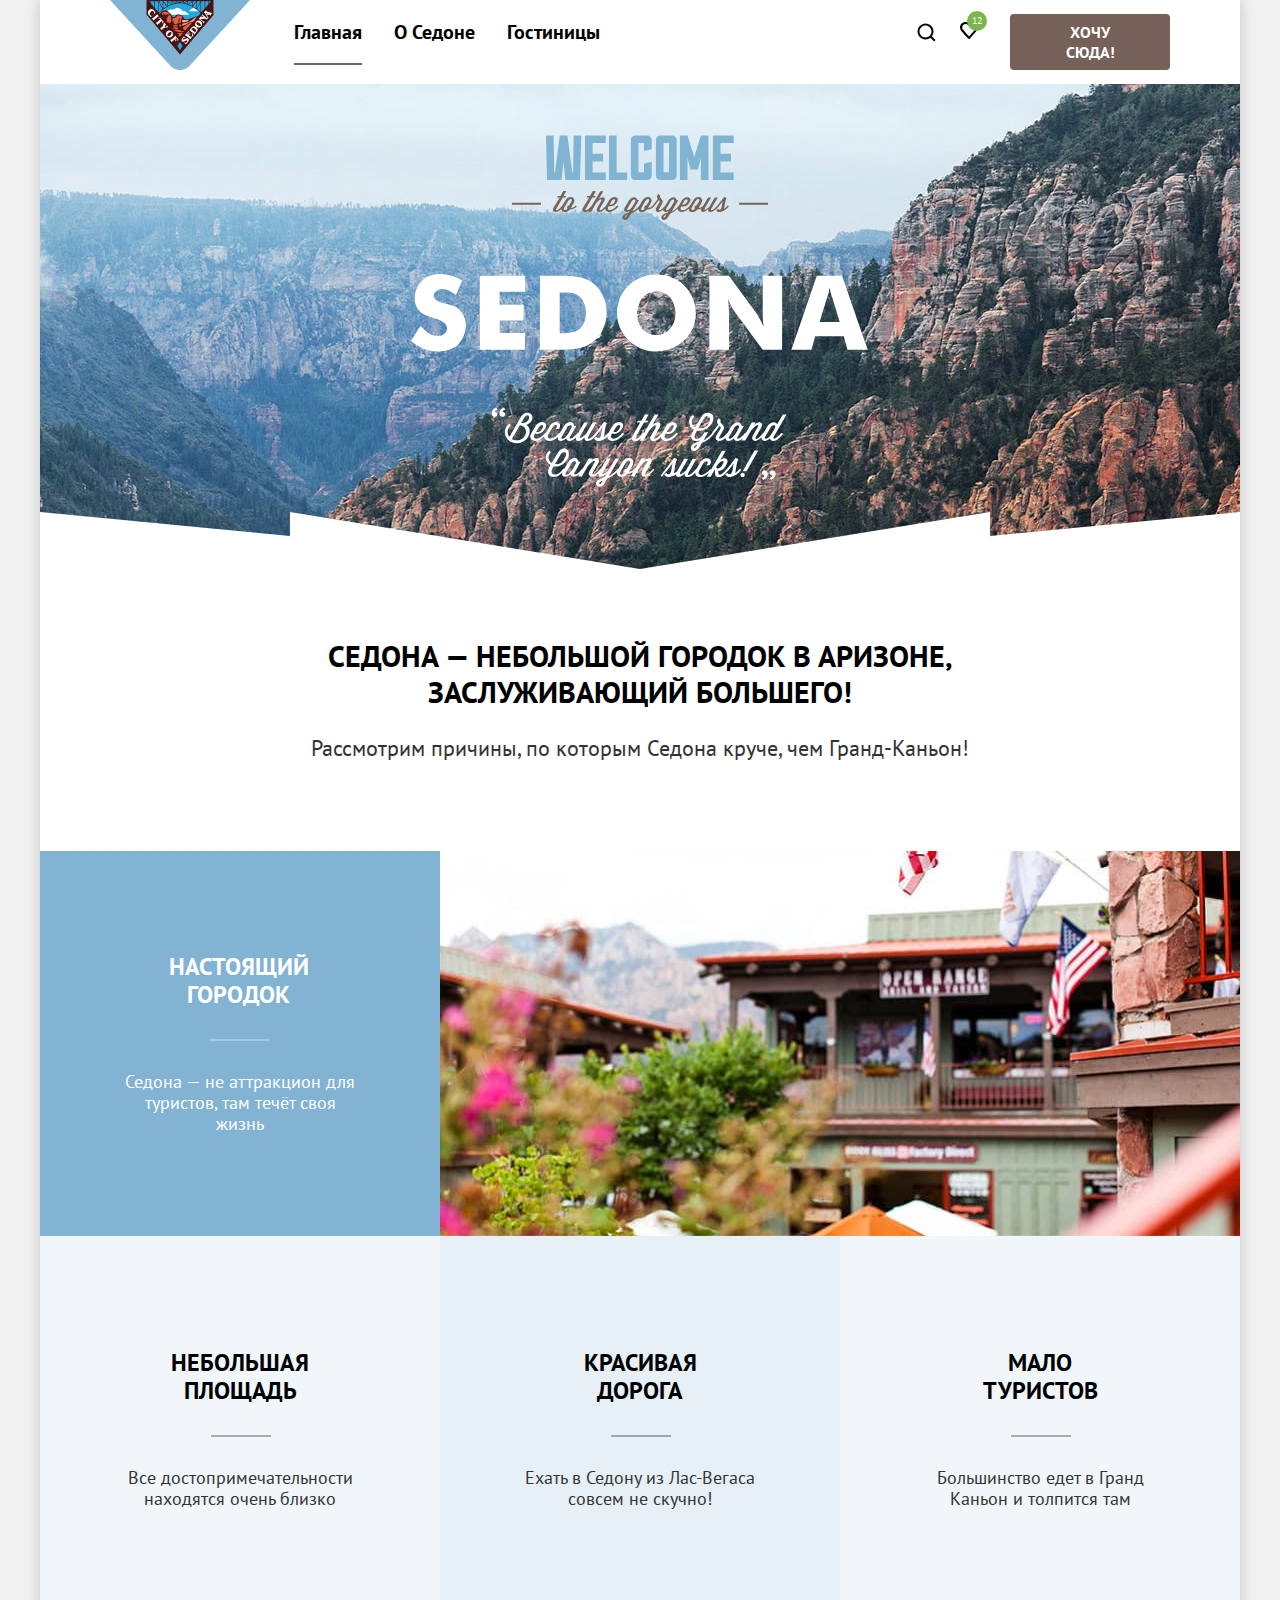
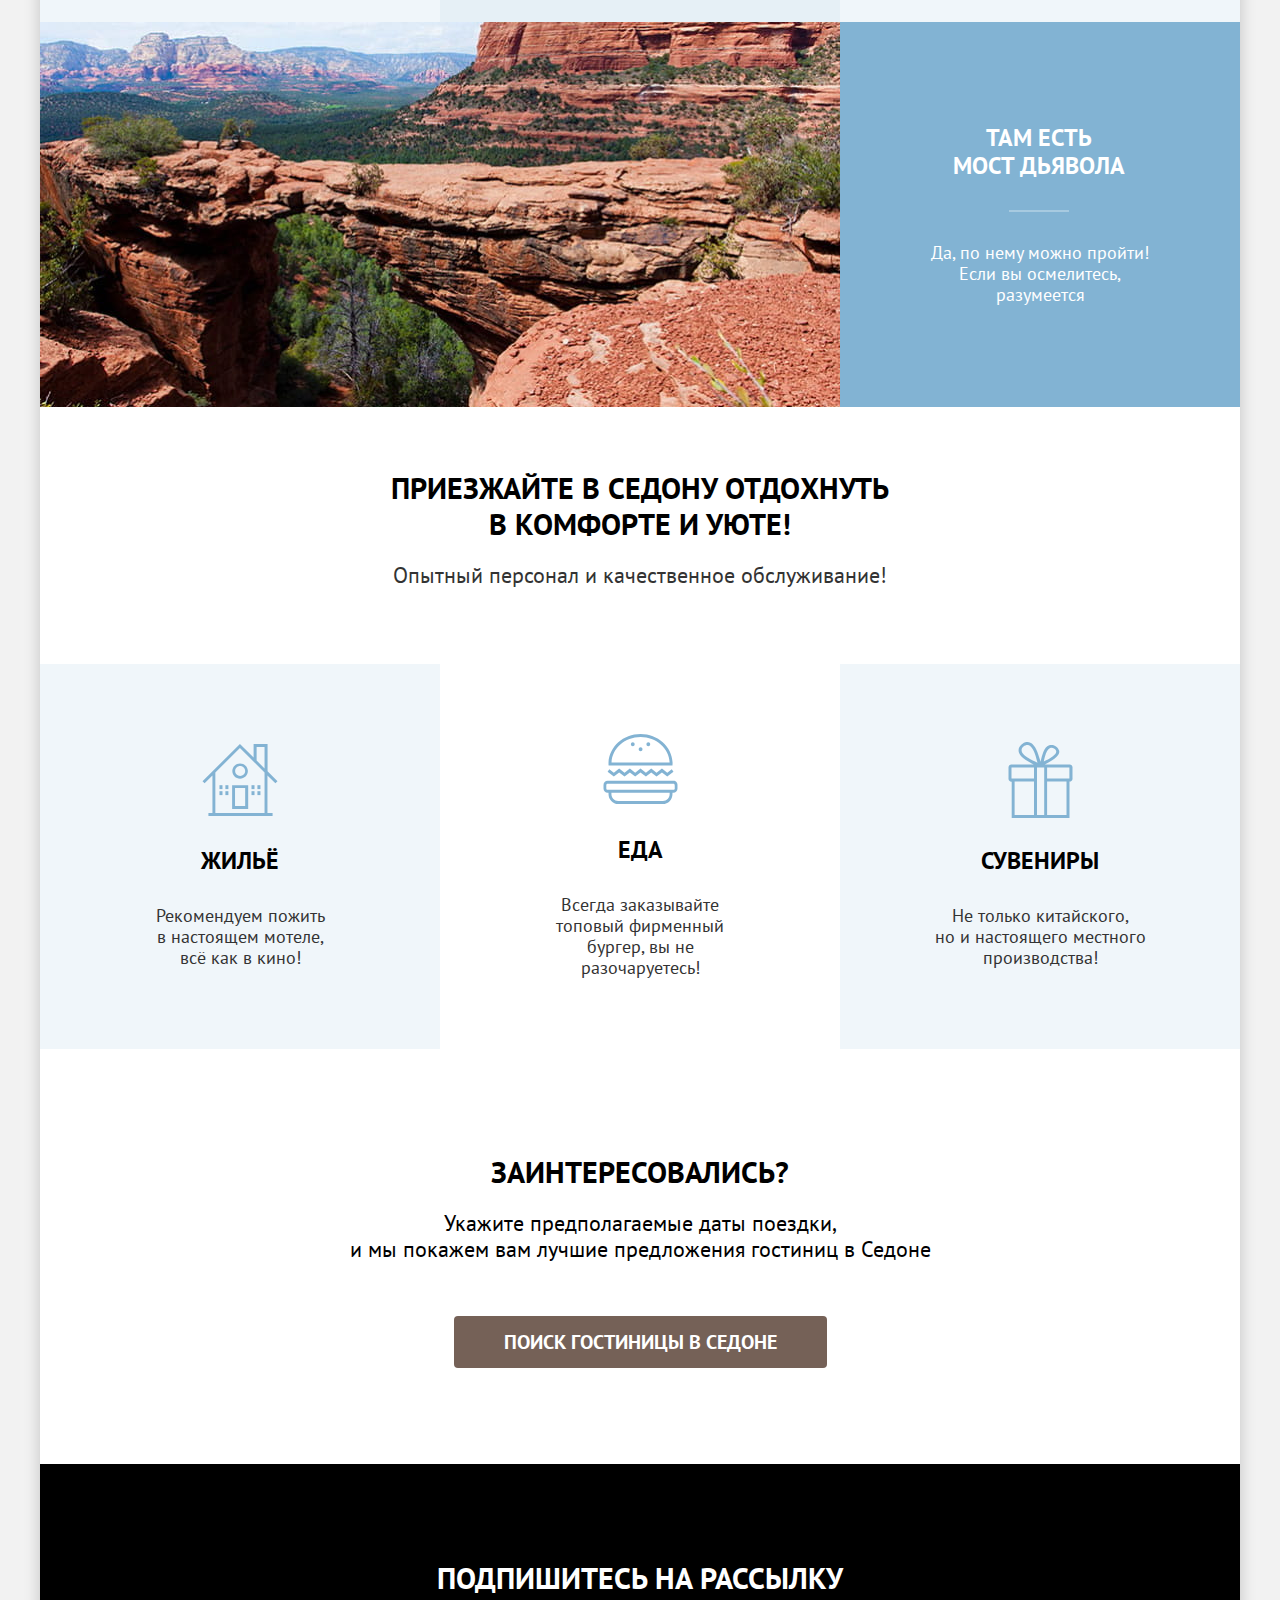
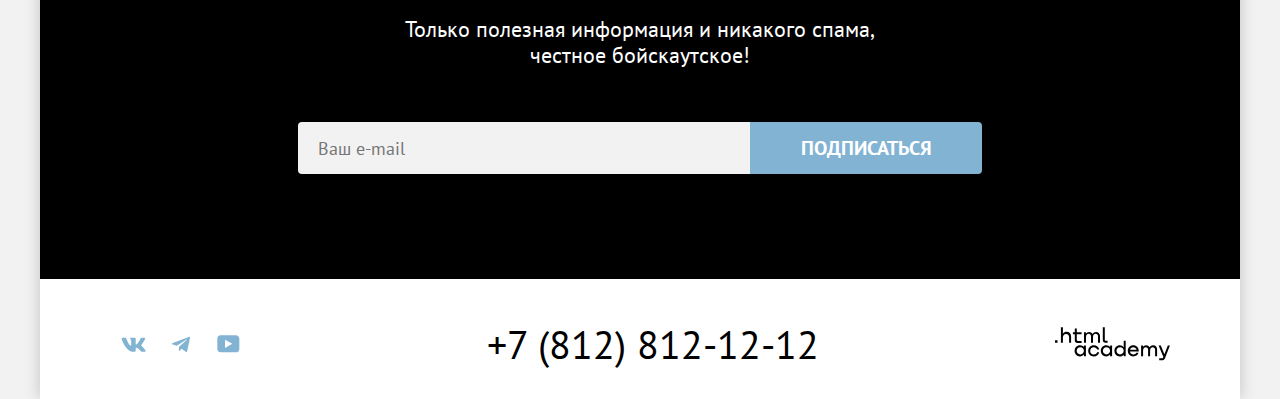
==== commit 0af6cd48: "Крайние правки после валидатора" ====
--- a/index.html
+++ b/index.html
@@ -263,7 +263,7 @@
                 <div class="children">
                   <label class="group-children" for="auth-number-children">Дети:</label>
                   <span class="tooltip-label">
-                    <div class="tooltip">
+                    <span class="tooltip">
                       <button class="tooltip-toggle" type="button">
                         <svg class="tooltip-icon" width="2" height="12" viewbox="0 0 2 12" fill="currentColor"
                           xmlns="http://www.w3.org/2000/svg">
@@ -275,8 +275,7 @@
                         которых от 6 до
                         18 лет. Дети до 6 лет размещаются бесплатно.
                       </span>
-                    </div>
-                  </span>
+                    </span>
                   </span>
                 </div>
                 <div class="wrapper-children">
--- a/styles/styles.css
+++ b/styles/styles.css
@@ -1360,8 +1360,7 @@
   flex-wrap: wrap;
   flex-shrink: 0;
   -webkit-box-pack: justify;
-  -ms-flex-pack: justify;
-  max-width: 160px;
+   max-width: 160px;
   margin: 0;
   padding: 0;
   list-style: none;
@@ -1507,11 +1506,11 @@
 }
 
 .hotel-card-link:hover {
-  opacity: 0.8;
+  opacity: 0.6;
 }
 
 .hotel-card-link:active {
-  opacity: 0.5;
+  opacity: 0.3;
 }
 
 .hotel-card-image {
@@ -1789,9 +1788,9 @@
   z-index: 2;
 }
 
-/* .modal-container-close {
+.modal-container-close {
   display: none;
-} */
+}
 
 .modal {
   position: relative;
@@ -1886,11 +1885,7 @@
 }
 
 .date-start {
-  -ms-grid-column: 2;
-  -ms-grid-column-span: 2;
   grid-column: 2/4;
-  -ms-grid-row: 1;
-  -ms-grid-row-span: 1;
   grid-row: 1/2;
   color: #000000;
   font-family: inherit;
@@ -1905,11 +1900,7 @@
 }
 
 .date-end {
-  -ms-grid-column: 2;
-  -ms-grid-column-span: 2;
   grid-column: 2/4;
-  -ms-grid-row: 1;
-  -ms-grid-row-span: 1;
   grid-row: 1/2;
   color: rgba(0, 0, 0, 1);
   font-family: inherit;
@@ -1945,11 +1936,7 @@
 }
 
 .date-button {
-  -ms-grid-column: 3;
-  -ms-grid-column-span: 1;
   grid-column: 3/4;
-  -ms-grid-row: 1;
-  -ms-grid-row-span: 1;
   grid-row: 1/2;
   align-self: center;
   justify-self: center;
@@ -1976,8 +1963,6 @@
 }
 
 .date-text-red {
-  -ms-grid-column: 2;
-  -ms-grid-column-span: 2;
   grid-column: 2/4;
   grid-row: 2/2;
   padding-left: 20px;
@@ -1989,8 +1974,6 @@
 }
 
 .date-text-black {
-  -ms-grid-column: 2;
-  -ms-grid-column-span: 2;
   grid-column: 2/4;
   grid-row: 2/2;
   padding-left: 20px;
@@ -2092,9 +2075,14 @@
   border-radius: 10px;
 }
 
+.button-modal:disabled {
+  opacity: 0.4;
+  outline: none;
+  cursor: default;
+}
+
 .tooltip {
   position: relative;
-
 }
 
 .tooltip-toggle {
@@ -2111,7 +2099,6 @@
 
 .tooltip-icon {
   position: absolute;
-  content: "";
   display: flex;
   justify-content: center;
   align-items: center;
@@ -2144,7 +2131,7 @@
   height: 143px;
   position: absolute;
   top: 27px;
-  right: 14px;
+  right: 13px;
   transform: translateX(50%);
   display: none;
 }
